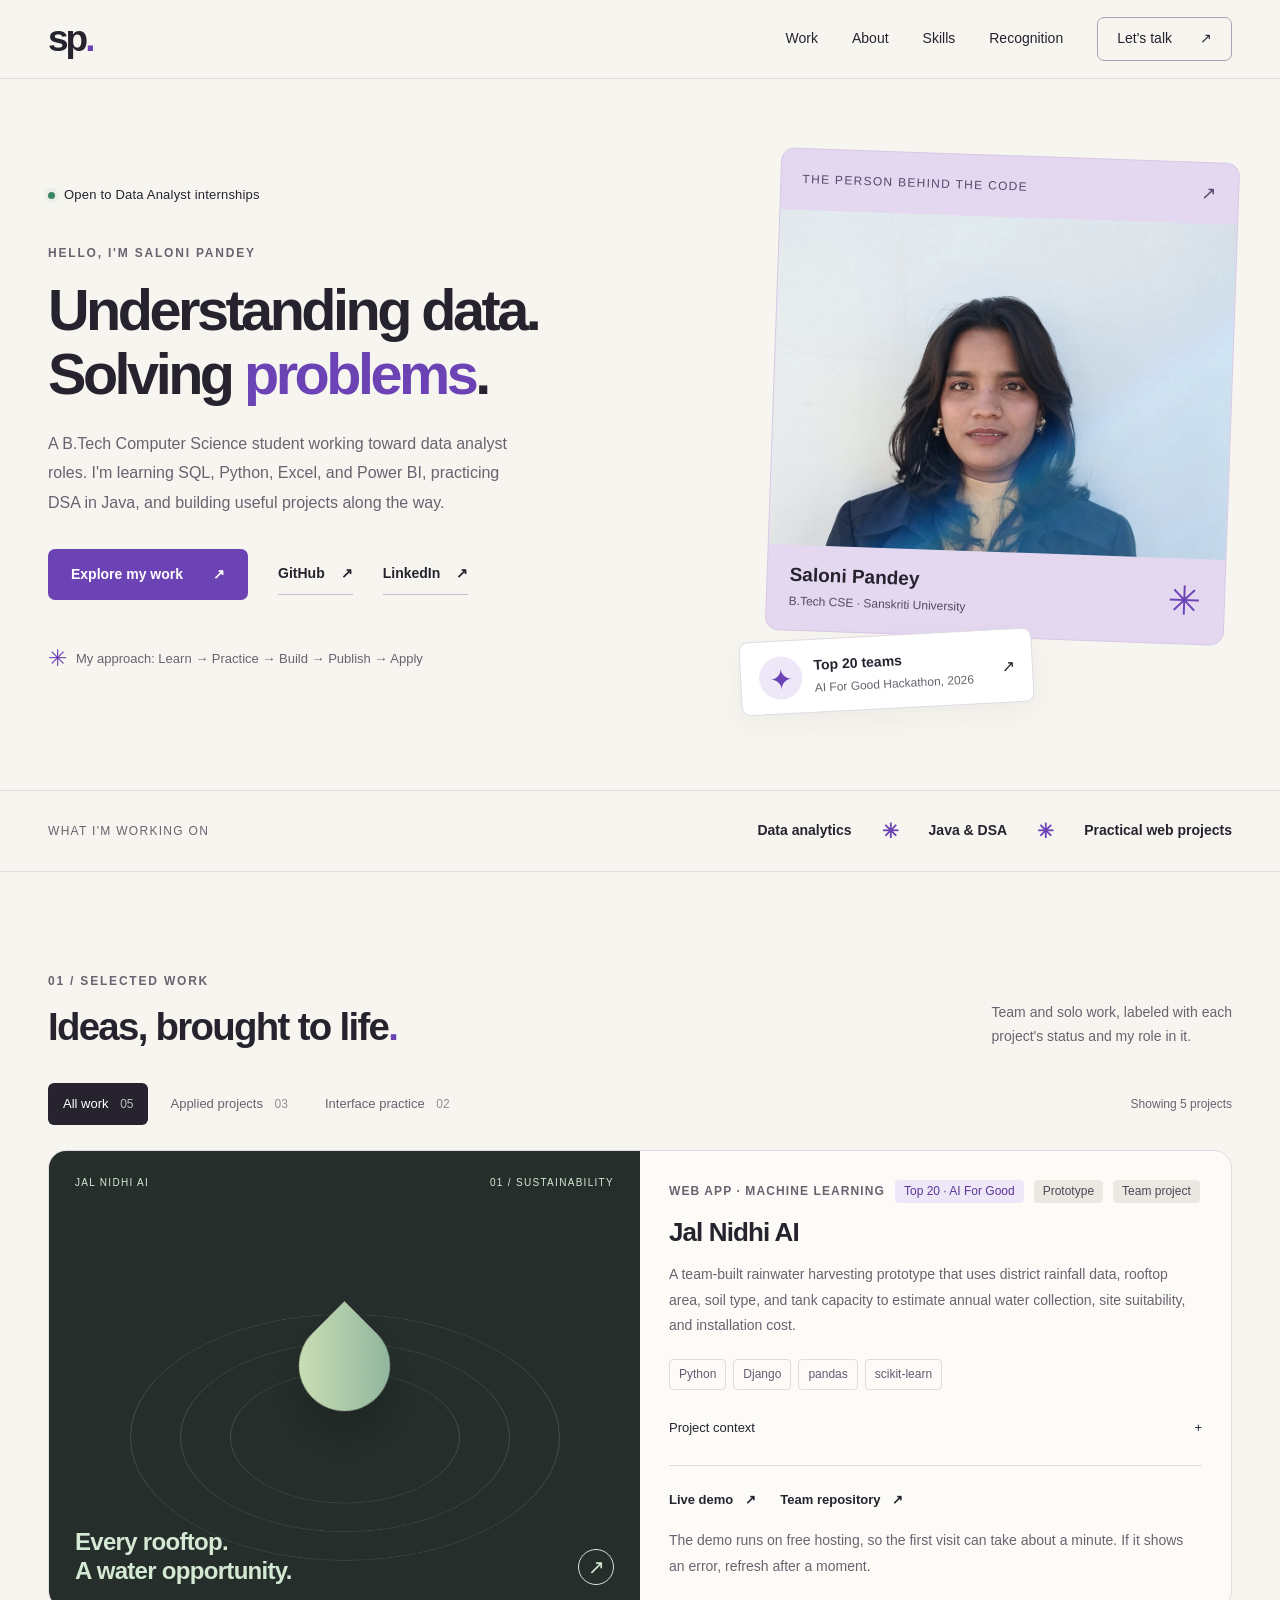
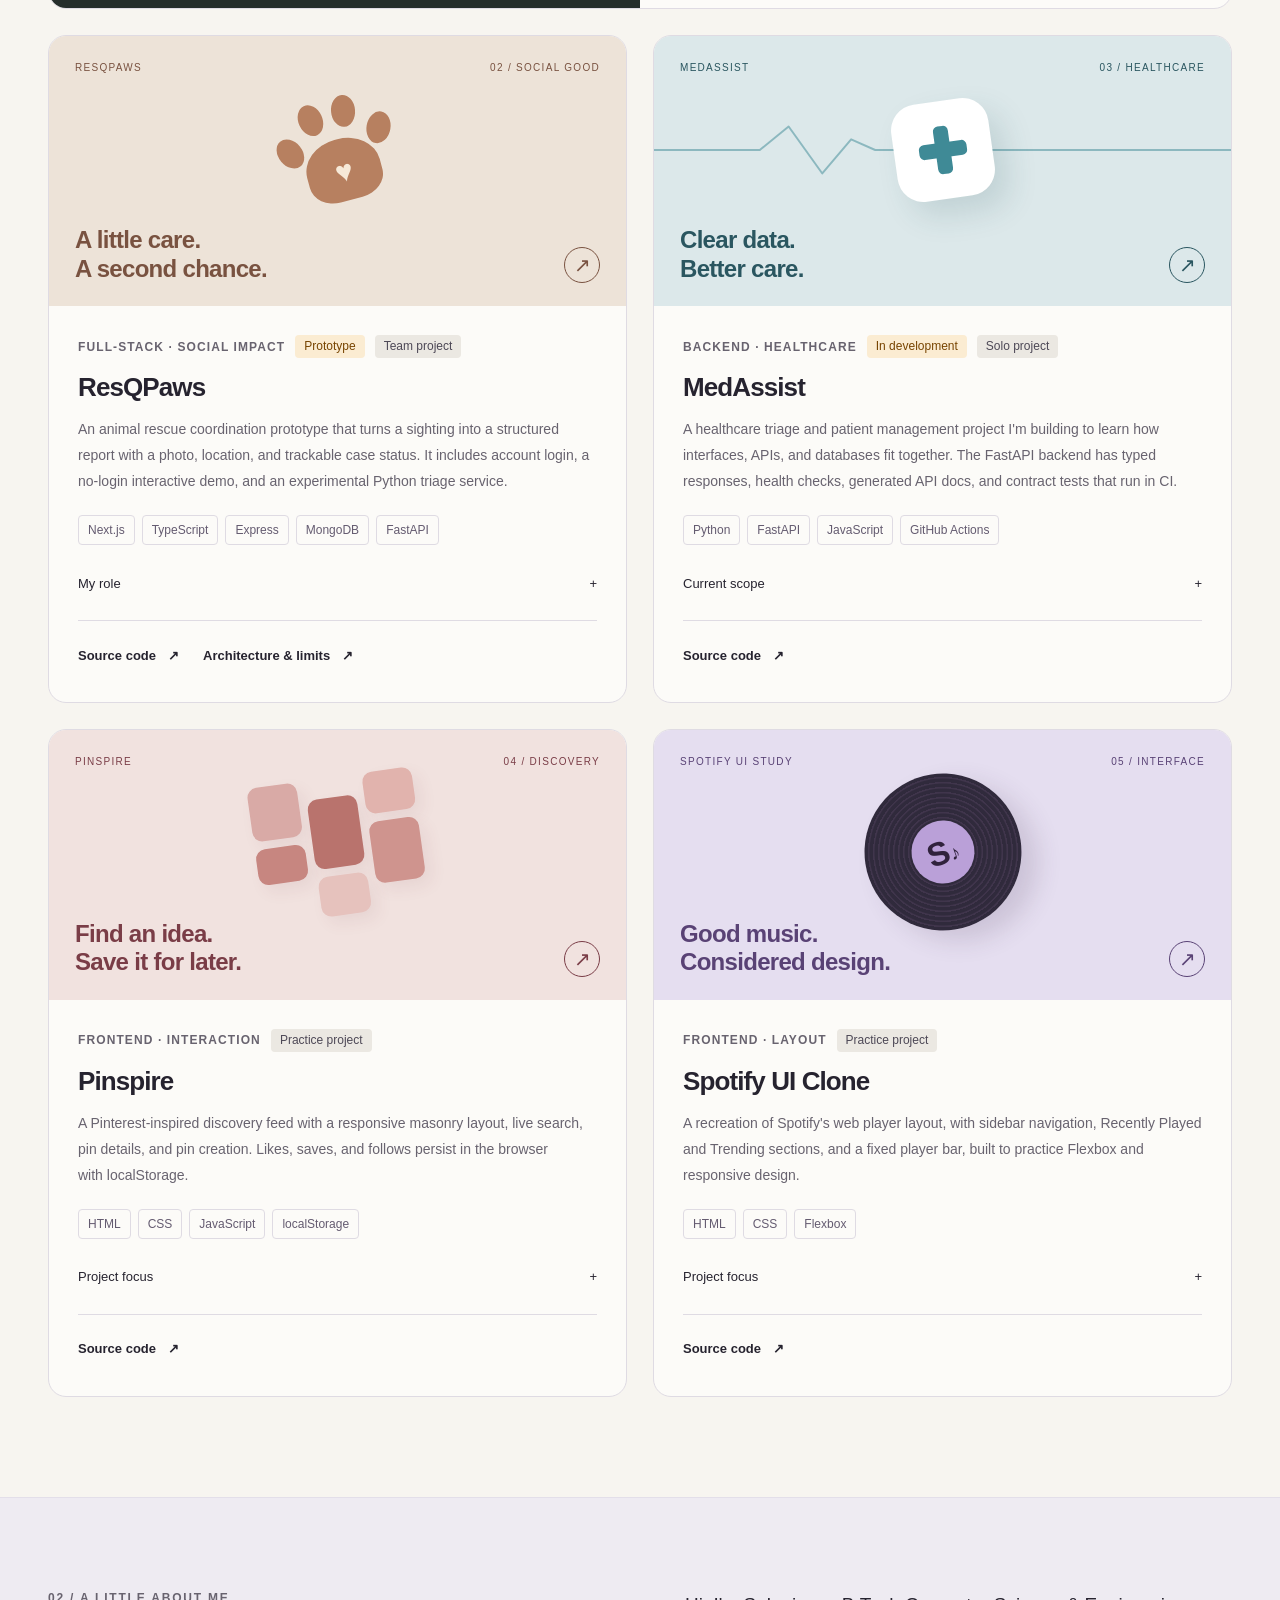
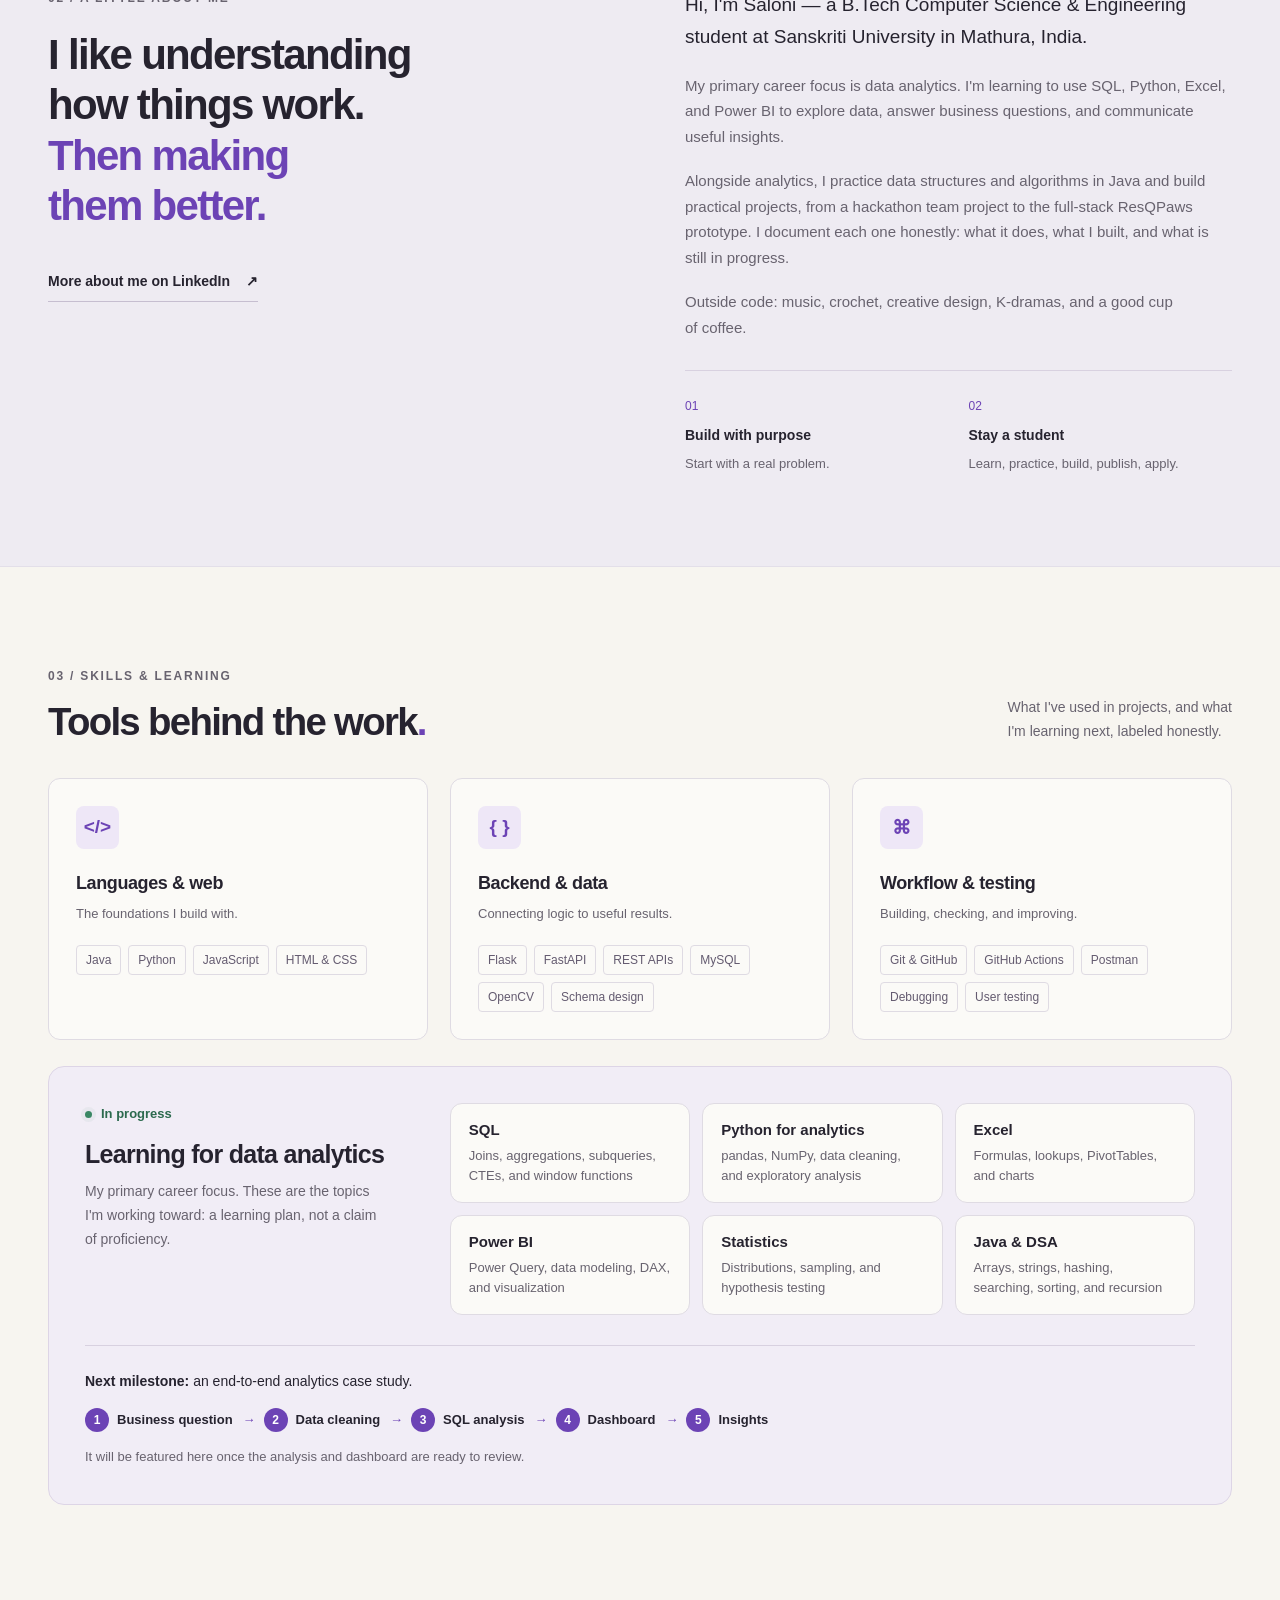
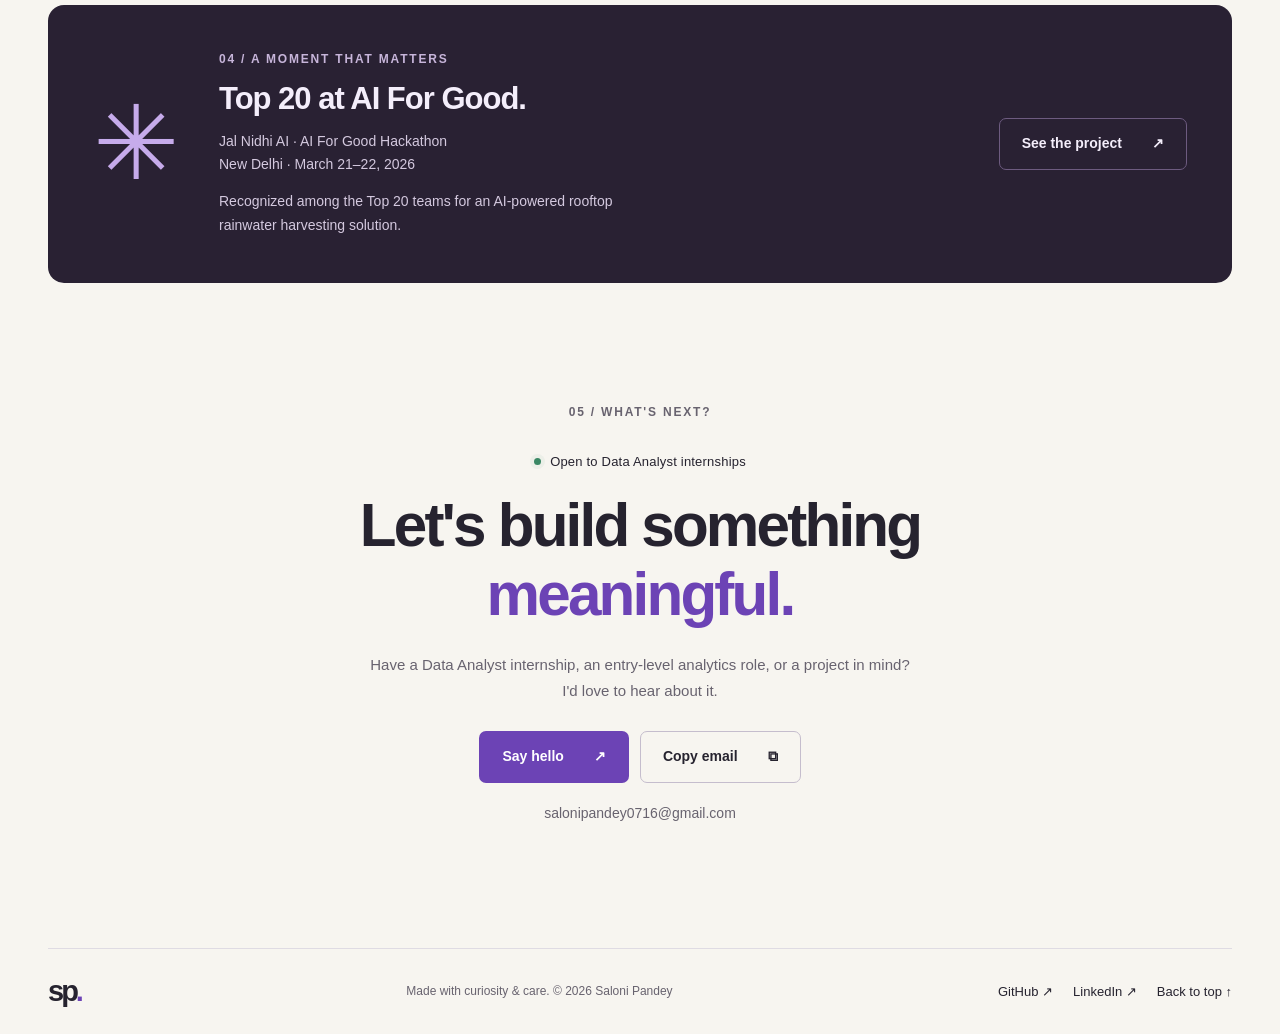
==== index.html @ a2c3ee7c "fix: align Jal Nidhi AI portfolio copy with team implementation" ====
<!doctype html>
<html lang="en">
  <head>
    <meta charset="UTF-8" />
    <meta name="viewport" content="width=device-width, initial-scale=1" />
    <meta name="color-scheme" content="light" />
    <title>Saloni Pandey — Aspiring Data Analyst · B.Tech CSE</title>
    <meta
      name="description"
      content="Saloni Pandey is a B.Tech Computer Science & Engineering student working toward Data Analyst internships. Explore her projects, data analytics learning roadmap, and AI For Good Hackathon Top 20 recognition."
    />
    <meta name="author" content="Saloni Pandey" />
    <meta property="og:type" content="website" />
    <meta property="og:site_name" content="Saloni Pandey" />
    <meta property="og:locale" content="en_IN" />
    <meta property="og:title" content="Saloni Pandey — Aspiring Data Analyst" />
    <meta
      property="og:description"
      content="Understanding data. Solving problems. Building useful projects. Explore Saloni's projects, learning roadmap, and hackathon work."
    />
    <meta name="twitter:card" content="summary" />
    <meta
      name="twitter:title"
      content="Saloni Pandey — Aspiring Data Analyst"
    />
    <meta
      name="twitter:description"
      content="Understanding data. Solving problems. Building useful projects."
    />
    <meta name="theme-color" content="#f7f5f0" />
    <meta
      http-equiv="Content-Security-Policy"
      content="default-src 'self'; img-src 'self'; style-src 'self' https://fonts.googleapis.com; font-src https://fonts.gstatic.com; script-src 'self'; base-uri 'self'; form-action 'none'; object-src 'none'"
    />
    <link rel="icon" href="favicon.svg" type="image/svg+xml" />
    <link rel="preconnect" href="https://fonts.googleapis.com" />
    <link rel="preconnect" href="https://fonts.gstatic.com" crossorigin />
    <link
      href="https://fonts.googleapis.com/css2?family=DM+Sans:wght@400;500;600;700&family=Manrope:wght@400;500;600;700;800&display=swap"
      rel="stylesheet"
    />
    <link rel="stylesheet" href="styleprofile.css" />
    <script src="script.js" defer></script>
    <script type="application/ld+json">
      {
        "@context": "https://schema.org",
        "@type": "Person",
        "name": "Saloni Pandey",
        "description": "B.Tech Computer Science & Engineering student working toward Data Analyst internships.",
        "email": "mailto:salonipandey0716@gmail.com",
        "affiliation": {
          "@type": "CollegeOrUniversity",
          "name": "Sanskriti University",
          "address": "Mathura, India"
        },
        "sameAs": [
          "https://github.com/salonipandey-dev",
          "https://www.linkedin.com/in/saloni-pandey-56b216290/"
        ]
      }
    </script>
  </head>
  <body>
    <a class="skip-link" href="#main-content">Skip to content</a>
    <p id="new-tab-note" hidden>Opens in a new tab.</p>
    <header class="site-header">
      <div class="nav-shell">
        <a class="brand" href="#home" aria-label="Saloni Pandey, home"
          >sp<span aria-hidden="true">.</span></a
        >
        <button
          class="menu-toggle"
          aria-expanded="false"
          aria-controls="navMenu"
          hidden
        >
          Menu <span aria-hidden="true">+</span>
        </button>
        <nav id="navMenu" aria-label="Main navigation">
          <a href="#projects">Work</a><a href="#about">About</a
          ><a href="#skills">Skills</a><a href="#achievements">Recognition</a>
          <a class="nav-contact" href="#contact"
            >Let's talk <span aria-hidden="true">↗</span></a
          >
        </nav>
      </div>
    </header>
    <main id="main-content" tabindex="-1">
      <section class="hero container" id="home" aria-labelledby="hero-title">
        <div class="hero-copy">
          <p class="availability">
            <span class="status-dot" aria-hidden="true"></span> Open to Data
            Analyst internships
          </p>
          <p class="eyebrow hero-intro">HELLO, I'M SALONI PANDEY</p>
          <h1 id="hero-title">
            Understanding data.<br />Solving
            <span class="accent">problems<span class="period">.</span></span>
          </h1>
          <p class="hero-description">
            A B.Tech Computer Science student working toward data analyst roles.
            I'm learning SQL, Python, Excel, and Power BI, practicing DSA in
            Java, and building useful projects along the way.
          </p>
          <div class="hero-actions">
            <a class="button button-primary" href="#projects"
              >Explore my work <span aria-hidden="true">↗</span></a
            ><span class="hero-links"
              ><a
                class="text-link"
                href="https://github.com/salonipandey-dev"
                target="_blank"
                rel="noopener noreferrer"
                aria-describedby="new-tab-note"
                >GitHub <span aria-hidden="true">↗</span></a
              ><a
                class="text-link"
                href="https://www.linkedin.com/in/saloni-pandey-56b216290/"
                target="_blank"
                rel="noopener noreferrer"
                aria-describedby="new-tab-note"
                >LinkedIn <span aria-hidden="true">↗</span></a
              ></span
            >
          </div>
          <div class="hero-note">
            <span class="small-star" aria-hidden="true">✳</span>
            <p>
              My approach: Learn <span aria-hidden="true">→</span> Practice
              <span aria-hidden="true">→</span> Build
              <span aria-hidden="true">→</span> Publish
              <span aria-hidden="true">→</span> Apply
            </p>
          </div>
        </div>
        <div class="hero-portrait">
          <div class="portrait-frame">
            <div class="portrait-topline">
              <span>THE PERSON BEHIND THE CODE</span
              ><span aria-hidden="true">↗</span>
            </div>
            <img
              src="mypic.jpg"
              width="960"
              height="1280"
              alt="Portrait of Saloni Pandey"
              fetchpriority="high"
            />
            <div class="portrait-caption">
              <div>
                <strong>Saloni Pandey</strong
                ><span>B.Tech CSE · Sanskriti University</span>
              </div>
              <span class="portrait-star" aria-hidden="true">✳</span>
            </div>
          </div>
          <a class="award-sticker" href="#achievements"
            ><span class="award-icon" aria-hidden="true">✦</span>
            <div>
              <strong>Top 20 teams</strong
              ><span>AI For Good Hackathon, 2026</span>
            </div>
            <span aria-hidden="true">↗</span></a
          >
        </div>
      </section>
      <div class="focus-strip">
        <div class="container">
          <span>WHAT I'M WORKING ON</span>
          <p>
            Data analytics <i aria-hidden="true">✳</i> Java &amp; DSA
            <i aria-hidden="true">✳</i> Practical web projects
          </p>
        </div>
      </div>
      <section
        class="section container"
        id="projects"
        aria-labelledby="projects-title"
      >
        <div class="section-heading">
          <div>
            <p class="eyebrow">01 / SELECTED WORK</p>
            <h2 id="projects-title">
              Ideas, brought to life<span class="accent">.</span>
            </h2>
          </div>
          <p>
            Team and solo work, labeled with each<br class="desktop-break" />
            project's status and my role in it.
          </p>
        </div>
        <div class="project-toolbar" hidden>
          <div class="filters" role="group" aria-label="Filter projects">
            <button class="filter active" data-filter="all" aria-pressed="true">
              All work <span class="filter-count">05</span></button
            ><button class="filter" data-filter="applied" aria-pressed="false">
              Applied projects <span class="filter-count">03</span></button
            ><button class="filter" data-filter="practice" aria-pressed="false">
              Interface practice <span class="filter-count">02</span>
            </button>
          </div>
          <p class="project-count" role="status" aria-live="polite">
            Showing 5 projects
          </p>
        </div>
        <div class="project-grid">
          <article
            class="project-card featured-project"
            data-category="applied"
          >
            <div class="project-art rain-art" aria-hidden="true">
              <div class="art-topline">
                <span>JAL NIDHI AI</span><span>01 / SUSTAINABILITY</span>
              </div>
              <div class="rain-graphic">
                <div class="water-ring ring-one"></div>
                <div class="water-ring ring-two"></div>
                <div class="water-ring ring-three"></div>
                <span class="water-drop"></span>
              </div>
              <div class="art-bottom">
                <span>Every rooftop.<br />A water opportunity.</span
                ><span class="art-arrow">↗</span>
              </div>
            </div>
            <div class="project-body">
              <div class="project-meta">
                <span class="project-label">WEB APP · MACHINE LEARNING</span
                ><span class="project-badge">Top 20 · AI For Good</span
                ><span class="project-badge badge-neutral">Prototype</span
                ><span class="project-badge badge-neutral">Team project</span>
              </div>
              <h3>Jal Nidhi AI</h3>
              <p>
                A team-built rainwater harvesting prototype that uses district
                rainfall data, rooftop area, soil type, and tank capacity to
                estimate annual water collection, site suitability, and
                installation cost.
              </p>
              <div class="tags">
                <span>Python</span><span>Django</span><span>pandas</span
                ><span>scikit-learn</span>
              </div>
              <details>
                <summary>
                  Project context <span aria-hidden="true">+</span>
                </summary>
                <p>
                  This was a collaborative hackathon project. The linked repository
                  and demo show the team's Django implementation.
                </p>
              </details>
              <div class="project-links">
                <a
                  href="https://rooftop-rainwater-harvesting-ai.onrender.com"
                  target="_blank"
                  rel="noopener noreferrer"
                  aria-describedby="new-tab-note"
                  >Live demo <span aria-hidden="true">↗</span></a
                ><a
                  href="https://github.com/Engineer-Bhai/RoofTop_Rainwater_Harvesting"
                  target="_blank"
                  rel="noopener noreferrer"
                  aria-describedby="new-tab-note"
                  >Team repository <span aria-hidden="true">↗</span></a
                >
              </div>
              <p class="link-note">
                The demo runs on free hosting, so the first visit can take about
                a minute. If it shows an error, refresh after a moment.
              </p>
            </div>
          </article>
          <article class="project-card" data-category="applied">
            <div class="project-art rescue-art" aria-hidden="true">
              <div class="art-topline">
                <span>RESQPAWS</span><span>02 / SOCIAL GOOD</span>
              </div>
              <div class="paw"><i></i><i></i><i></i><i></i><b>♥</b></div>
              <div class="art-bottom">
                <span>A little care.<br />A second chance.</span
                ><span class="art-arrow">↗</span>
              </div>
            </div>
            <div class="project-body">
              <div class="project-meta">
                <span class="project-label">FULL-STACK · SOCIAL IMPACT</span
                ><span class="project-badge badge-progress">Prototype</span
                ><span class="project-badge badge-neutral">Team project</span>
              </div>
              <h3>ResQPaws</h3>
              <p>
                An animal rescue coordination prototype that turns a sighting
                into a structured report with a photo, location, and trackable
                case status. It includes account login, a no-login interactive
                demo, and an experimental Python triage service.
              </p>
              <div class="tags">
                <span>Next.js</span><span>TypeScript</span><span>Express</span
                ><span>MongoDB</span><span>FastAPI</span>
              </div>
              <details>
                <summary>My role <span aria-hidden="true">+</span></summary>
                <p>
                  I own the repository and am its most active contributor on a
                  three-person team, with commits across the Next.js frontend,
                  the Express API, and the Python service. It is a development
                  prototype: no live rescue dispatch or measured impact is
                  claimed, and its AI output is experimental.
                </p>
              </details>
              <div class="project-links">
                <a
                  href="https://github.com/salonipandey-dev/ResQPaws"
                  target="_blank"
                  rel="noopener noreferrer"
                  aria-describedby="new-tab-note"
                  >Source code <span aria-hidden="true">↗</span></a
                ><a
                  href="https://github.com/salonipandey-dev/ResQPaws/blob/master/docs/ARCHITECTURE.md"
                  target="_blank"
                  rel="noopener noreferrer"
                  aria-describedby="new-tab-note"
                  >Architecture &amp; limits
                  <span aria-hidden="true">↗</span></a
                >
              </div>
            </div>
          </article>
          <article class="project-card" data-category="applied">
            <div class="project-art med-art" aria-hidden="true">
              <div class="art-topline">
                <span>MEDASSIST</span><span>03 / HEALTHCARE</span>
              </div>
              <div class="med-graphic">
                <svg
                  class="med-pulse"
                  viewBox="0 0 240 60"
                  preserveAspectRatio="none"
                  focusable="false"
                >
                  <polyline points="0,30 44,30 56,8 70,52 82,20 92,30 240,30" />
                </svg>
                <span class="med-cross"></span>
              </div>
              <div class="art-bottom">
                <span>Clear data.<br />Better care.</span
                ><span class="art-arrow">↗</span>
              </div>
            </div>
            <div class="project-body">
              <div class="project-meta">
                <span class="project-label">BACKEND · HEALTHCARE</span
                ><span class="project-badge badge-progress">In development</span
                ><span class="project-badge badge-neutral">Solo project</span>
              </div>
              <h3>MedAssist</h3>
              <p>
                A healthcare triage and patient management project I'm building
                to learn how interfaces, APIs, and databases fit together. The
                FastAPI backend has typed responses, health checks, generated
                API docs, and contract tests that run in CI.
              </p>
              <div class="tags">
                <span>Python</span><span>FastAPI</span><span>JavaScript</span
                ><span>GitHub Actions</span>
              </div>
              <details>
                <summary>
                  Current scope <span aria-hidden="true">+</span>
                </summary>
                <p>
                  Working now: the API foundation and a frontend demo that keeps
                  fictional sample entries in memory. Planned: patient records,
                  authentication, database storage, and triage assistance.
                  MedAssist does not give medical advice.
                </p>
              </details>
              <div class="project-links">
                <a
                  href="https://github.com/salonipandey-dev/MedAssist"
                  target="_blank"
                  rel="noopener noreferrer"
                  aria-describedby="new-tab-note"
                  >Source code <span aria-hidden="true">↗</span></a
                >
              </div>
            </div>
          </article>
          <article class="project-card" data-category="practice">
            <div class="project-art pin-art" aria-hidden="true">
              <div class="art-topline">
                <span>PINSPIRE</span><span>04 / DISCOVERY</span>
              </div>
              <div class="pin-board">
                <span><i></i><i></i></span><span><i></i><i></i></span
                ><span><i></i><i></i></span>
              </div>
              <div class="art-bottom">
                <span>Find an idea.<br />Save it for later.</span
                ><span class="art-arrow">↗</span>
              </div>
            </div>
            <div class="project-body">
              <div class="project-meta">
                <span class="project-label">FRONTEND · INTERACTION</span
                ><span class="project-badge badge-neutral"
                  >Practice project</span
                >
              </div>
              <h3>Pinspire</h3>
              <p>
                A Pinterest-inspired discovery feed with a responsive masonry
                layout, live search, pin details, and pin creation. Likes,
                saves, and follows persist in the browser with localStorage.
              </p>
              <div class="tags">
                <span>HTML</span><span>CSS</span><span>JavaScript</span
                ><span>localStorage</span>
              </div>
              <details>
                <summary>
                  Project focus <span aria-hidden="true">+</span>
                </summary>
                <p>
                  Vanilla JavaScript state and interactions without a framework,
                  plus keyboard shortcuts, focus styles, and reduced-motion
                  support. It is frontend-only: no accounts, server, or remote
                  storage.
                </p>
              </details>
              <div class="project-links">
                <a
                  href="https://github.com/salonipandey-dev/Pinterest-clone-frontend"
                  target="_blank"
                  rel="noopener noreferrer"
                  aria-describedby="new-tab-note"
                  >Source code <span aria-hidden="true">↗</span></a
                >
              </div>
            </div>
          </article>
          <article class="project-card" data-category="practice">
            <div class="project-art music-art" aria-hidden="true">
              <div class="art-topline">
                <span>SPOTIFY UI STUDY</span><span>05 / INTERFACE</span>
              </div>
              <div class="record">
                <div class="record-center">S<span>♪</span></div>
              </div>
              <div class="art-bottom">
                <span>Good music.<br />Considered design.</span
                ><span class="art-arrow">↗</span>
              </div>
            </div>
            <div class="project-body">
              <div class="project-meta">
                <span class="project-label">FRONTEND · LAYOUT</span
                ><span class="project-badge badge-neutral"
                  >Practice project</span
                >
              </div>
              <h3>Spotify UI Clone</h3>
              <p>
                A recreation of Spotify's web player layout, with sidebar
                navigation, Recently Played and Trending sections, and a fixed
                player bar, built to practice Flexbox and responsive design.
              </p>
              <div class="tags">
                <span>HTML</span><span>CSS</span><span>Flexbox</span>
              </div>
              <details>
                <summary>
                  Project focus <span aria-hidden="true">+</span>
                </summary>
                <p>
                  A layout study focused on spacing, visual hierarchy, and
                  adapting a familiar interface to different screen sizes. It
                  recreates the interface only; music playback is not
                  implemented.
                </p>
              </details>
              <div class="project-links">
                <a
                  href="https://github.com/salonipandey-dev/Spotify-clone-frontend-"
                  target="_blank"
                  rel="noopener noreferrer"
                  aria-describedby="new-tab-note"
                  >Source code <span aria-hidden="true">↗</span></a
                >
              </div>
            </div>
          </article>
        </div>
      </section>
      <section class="about-section" id="about" aria-labelledby="about-title">
        <div class="container about-grid">
          <div>
            <p class="eyebrow">02 / A LITTLE ABOUT ME</p>
            <h2 id="about-title">
              I like understanding<br />how things work.<br /><span
                class="accent"
                >Then making<br />them better.</span
              >
            </h2>
            <a
              class="text-link"
              href="https://www.linkedin.com/in/saloni-pandey-56b216290/"
              target="_blank"
              rel="noopener noreferrer"
              aria-describedby="new-tab-note"
              >More about me on LinkedIn <span aria-hidden="true">↗</span></a
            >
          </div>
          <div class="about-copy">
            <p class="lead">
              Hi, I'm Saloni — a B.Tech Computer Science &amp; Engineering
              student at Sanskriti University in Mathura, India.
            </p>
            <p>
              My primary career focus is data analytics. I'm learning to use
              SQL, Python, Excel, and Power BI to explore data, answer business
              questions, and communicate useful insights.
            </p>
            <p>
              Alongside analytics, I practice data structures and algorithms in
              Java and build practical projects, from a hackathon team project
              to the full-stack ResQPaws prototype. I document each one
              honestly: what it does, what I built, and what is still in
              progress.
            </p>
            <p>
              Outside code: music, crochet, creative design, K-dramas, and a
              good cup of coffee.
            </p>
            <div class="about-values">
              <div>
                <span>01</span><strong>Build with purpose</strong>
                <p>Start with a real problem.</p>
              </div>
              <div>
                <span>02</span><strong>Stay a student</strong>
                <p>Learn, practice, build, publish, apply.</p>
              </div>
            </div>
          </div>
        </div>
      </section>
      <section
        class="section container"
        id="skills"
        aria-labelledby="skills-title"
      >
        <div class="section-heading">
          <div>
            <p class="eyebrow">03 / SKILLS &amp; LEARNING</p>
            <h2 id="skills-title">
              Tools behind the work<span class="accent">.</span>
            </h2>
          </div>
          <p>
            What I've used in projects, and what<br class="desktop-break" />
            I'm learning next, labeled honestly.
          </p>
        </div>
        <div class="skills-grid">
          <article class="skill-card">
            <span class="skill-icon" aria-hidden="true">&lt;/&gt;</span>
            <h3>Languages &amp; web</h3>
            <p>The foundations I build with.</p>
            <div class="tags">
              <span>Java</span><span>Python</span><span>JavaScript</span
              ><span>HTML &amp; CSS</span>
            </div>
          </article>
          <article class="skill-card">
            <span class="skill-icon" aria-hidden="true">{ }</span>
            <h3>Backend &amp; data</h3>
            <p>Connecting logic to useful results.</p>
            <div class="tags">
              <span>Flask</span><span>FastAPI</span><span>REST APIs</span
              ><span>MySQL</span><span>OpenCV</span><span>Schema design</span>
            </div>
          </article>
          <article class="skill-card">
            <span class="skill-icon" aria-hidden="true">⌘</span>
            <h3>Workflow &amp; testing</h3>
            <p>Building, checking, and improving.</p>
            <div class="tags">
              <span>Git &amp; GitHub</span><span>GitHub Actions</span
              ><span>Postman</span><span>Debugging</span
              ><span>User testing</span>
            </div>
          </article>
        </div>
        <div class="learning-roadmap">
          <div class="roadmap-intro">
            <p class="roadmap-status">
              <span class="status-dot" aria-hidden="true"></span> In progress
            </p>
            <h3>Learning for data analytics</h3>
            <p>
              My primary career focus. These are the topics I'm working toward:
              a learning plan, not a claim of proficiency.
            </p>
          </div>
          <ul class="roadmap-list">
            <li>
              <strong>SQL</strong
              ><span
                >Joins, aggregations, subqueries, CTEs, and window
                functions</span
              >
            </li>
            <li>
              <strong>Python for analytics</strong
              ><span
                >pandas, NumPy, data cleaning, and exploratory analysis</span
              >
            </li>
            <li>
              <strong>Excel</strong
              ><span>Formulas, lookups, PivotTables, and charts</span>
            </li>
            <li>
              <strong>Power BI</strong
              ><span>Power Query, data modeling, DAX, and visualization</span>
            </li>
            <li>
              <strong>Statistics</strong
              ><span>Distributions, sampling, and hypothesis testing</span>
            </li>
            <li>
              <strong>Java &amp; DSA</strong
              ><span
                >Arrays, strings, hashing, searching, sorting, and
                recursion</span
              >
            </li>
          </ul>
          <div class="roadmap-pipeline">
            <p>
              <strong>Next milestone:</strong> an end-to-end analytics case
              study.
            </p>
            <ol class="pipeline">
              <li>Business question</li>
              <li>Data cleaning</li>
              <li>SQL analysis</li>
              <li>Dashboard</li>
              <li>Insights</li>
            </ol>
            <p class="pipeline-note">
              It will be featured here once the analysis and dashboard are ready
              to review.
            </p>
          </div>
        </div>
      </section>
      <section
        class="container recognition-section"
        id="achievements"
        aria-labelledby="recognition-title"
      >
        <div class="recognition-card">
          <div class="recognition-mark" aria-hidden="true">✳</div>
          <div>
            <p class="eyebrow">04 / A MOMENT THAT MATTERS</p>
            <h2 id="recognition-title">Top 20 at AI For Good.</h2>
            <p>
              Jal Nidhi AI · AI For Good Hackathon<br />New Delhi · March 21–22,
              2026
            </p>
            <p class="recognition-description">
              Recognized among the Top 20 teams for an AI-powered rooftop
              rainwater harvesting solution.
            </p>
          </div>
          <a class="button button-outline" href="#projects"
            >See the project <span aria-hidden="true">↗</span></a
          >
        </div>
      </section>
      <section
        class="section container contact-section"
        id="contact"
        aria-labelledby="contact-title"
      >
        <p class="eyebrow">05 / WHAT'S NEXT?</p>
        <p class="availability">
          <span class="status-dot" aria-hidden="true"></span> Open to Data
          Analyst internships
        </p>
        <h2 id="contact-title">
          Let's build something<br /><span class="accent">meaningful.</span>
        </h2>
        <p>
          Have a Data Analyst internship, an entry-level analytics role, or a
          project in mind?<br class="desktop-break" />
          I'd love to hear about it.
        </p>
        <div class="contact-actions">
          <a
            class="button button-primary"
            href="mailto:salonipandey0716@gmail.com"
            >Say hello <span aria-hidden="true">↗</span></a
          ><button class="button button-outline copy-email" hidden>
            Copy email <span aria-hidden="true">⧉</span>
          </button>
        </div>
        <a class="email-address" href="mailto:salonipandey0716@gmail.com"
          >salonipandey0716@gmail.com</a
        >
        <p class="copy-status" role="status" aria-live="polite"></p>
      </section>
    </main>
    <footer class="site-footer container">
      <a class="brand" href="#home" aria-label="Back to top"
        >sp<span aria-hidden="true">.</span></a
      >
      <p>
        Made with curiosity &amp; care. © <span id="year">2026</span> Saloni
        Pandey
      </p>
      <div>
        <a
          href="https://github.com/salonipandey-dev"
          target="_blank"
          rel="noopener noreferrer"
          aria-describedby="new-tab-note"
          >GitHub ↗</a
        ><a
          href="https://www.linkedin.com/in/saloni-pandey-56b216290/"
          target="_blank"
          rel="noopener noreferrer"
          aria-describedby="new-tab-note"
          >LinkedIn ↗</a
        ><a href="#home">Back to top ↑</a>
      </div>
    </footer>
  </body>
</html>
---- styleprofile.css ----
/* A small, dependency-free design system. */
:root {
  --paper: #f7f5f0;
  --ink: #26232f;
  --muted: #68636f;
  --purple: #6c43b5;
  --lavender: #eee7f7;
  --line: #dfdbe3;
  --white: #fff;
  --radius: 18px;
  --heading: "Manrope", sans-serif;
  --body: "DM Sans", sans-serif;
}
* {
  box-sizing: border-box;
}
html {
  scroll-behavior: smooth;
  scroll-padding-top: 110px;
}
body {
  margin: 0;
  background: var(--paper);
  color: var(--ink);
  font: 16px/1.7 var(--body);
  -webkit-font-smoothing: antialiased;
}
h1,
h2,
h3,
p {
  margin: 0;
}
h1,
h2,
h3 {
  font-family: var(--heading);
  line-height: 1.15;
  text-wrap: balance;
}
p {
  text-wrap: pretty;
}
a {
  color: inherit;
  text-decoration: none;
}
button {
  font: inherit;
  cursor: pointer;
}
button,
a,
summary {
  -webkit-tap-highlight-color: transparent;
}
button:focus-visible,
a:focus-visible,
summary:focus-visible {
  outline: 3px solid var(--purple);
  outline-offset: 5px;
}
img {
  display: block;
  max-width: 100%;
}
button[hidden],
[hidden] {
  display: none !important;
}
::selection {
  background: #daccf0;
  color: #302046;
}
.container {
  max-width: 1220px;
  width: calc(100% - 96px);
  margin-inline: auto;
}
.accent {
  color: var(--purple);
}
.eyebrow {
  font: 600 12px/1.5 var(--body);
  letter-spacing: 1.8px;
}
.section {
  padding-block: 100px;
}
.skip-link {
  position: fixed;
  top: -100px;
  left: 16px;
  background: var(--ink);
  color: white;
  padding: 12px 20px;
  z-index: 100;
}
.skip-link:focus {
  top: 16px;
}
.site-header {
  position: sticky;
  top: 0;
  z-index: 20;
  background: rgba(247, 245, 240, 0.96);
  border-bottom: 1px solid var(--line);
  backdrop-filter: blur(16px);
}
.nav-shell {
  max-width: 1340px;
  margin: auto;
  padding: 17px 48px;
  display: flex;
  align-items: center;
  justify-content: space-between;
  gap: 24px;
}
.brand {
  font: 800 37px/1 var(--heading);
  letter-spacing: -3px;
}
.brand span {
  color: var(--purple);
}
nav {
  display: flex;
  align-items: center;
  gap: 34px;
}
nav a {
  font-size: 14px;
  font-weight: 500;
}
nav a:hover,
nav a[aria-current] {
  color: var(--purple);
}
.nav-contact {
  border: 1px solid #aaa1b5;
  border-radius: 7px;
  padding: 9px 19px;
  display: flex;
  gap: 28px;
}
.menu-toggle {
  background: transparent;
  border: 1px solid var(--line);
  border-radius: 6px;
  padding: 8px 14px;
  color: var(--ink);
}
.menu-toggle span {
  margin-left: 12px;
}
.hero {
  display: grid;
  grid-template-columns: 1.35fr 1fr;
  gap: 68px;
  align-items: center;
  padding-block: 76px 82px;
}
.availability {
  display: flex;
  align-items: center;
  gap: 9px;
  font-size: 13px;
  font-weight: 500;
  letter-spacing: 0.2px;
}
.status-dot {
  width: 7px;
  height: 7px;
  display: inline-block;
  background: #3a8764;
  border-radius: 50%;
  flex: none;
  box-shadow: 0 0 0 4px #3a87640e;
}
.hero-intro {
  margin-top: 38px;
  color: var(--muted);
}
h1 {
  font-size: clamp(42px, 4.5vw, 65px);
  letter-spacing: -3.5px;
  font-weight: 800;
  margin-block: 17px 23px;
  line-height: 1.1;
}
.period {
  color: #27222f;
}
.hero-description {
  color: var(--muted);
  max-width: 475px;
  font-size: 16px;
  line-height: 1.85;
}
.hero-actions {
  display: flex;
  flex-wrap: wrap;
  align-items: center;
  gap: 16px 30px;
  margin-top: 31px;
}
.button {
  display: inline-flex;
  align-items: center;
  justify-content: center;
  gap: 30px;
  border-radius: 7px;
  padding: 13px 22px;
  font-size: 14px;
  font-weight: 600;
  min-height: 48px;
  transition:
    background 0.2s,
    transform 0.2s;
  border: 1px solid transparent;
}
.button:hover {
  transform: translateY(-2px);
}
.button-primary {
  background: var(--purple);
  color: #fff;
}
.button-primary:hover {
  background: #583396;
}
.button-outline {
  border-color: #c5bdcd;
  background: transparent;
  color: var(--ink);
}
.button-outline:hover {
  background: var(--lavender);
}
.hero-links {
  display: flex;
  flex-wrap: wrap;
  gap: 16px 30px;
}
.text-link {
  font-size: 14px;
  font-weight: 600;
  display: inline-flex;
  align-items: center;
  gap: 16px;
  border-bottom: 1px solid #c6bed0;
  padding-block: 8px;
}
.hero-note {
  display: flex;
  align-items: center;
  gap: 9px;
  font-size: 13px;
  color: var(--muted);
  margin-top: 39px;
}
.small-star {
  font-size: 23px;
  color: var(--purple);
}
.hero-portrait {
  position: relative;
  padding: 0 0 22px 16px;
}
.portrait-frame {
  border-radius: 14px;
  background: #e3d8f0;
  border: 1px solid #d7c9e5;
  transform: rotate(2deg);
  overflow: hidden;
}
.portrait-topline {
  display: flex;
  align-items: center;
  justify-content: space-between;
  padding: 15px 21px;
  font-size: 12px;
  letter-spacing: 1.3px;
  color: #59466d;
}
.portrait-topline > span:last-child {
  font-size: 18px;
}
.portrait-frame img {
  width: 100%;
  height: 335px;
  object-fit: cover;
  object-position: center 38%;
  filter: saturate(0.75);
}
.portrait-caption {
  display: flex;
  align-items: center;
  justify-content: space-between;
  padding: 19px 22px;
  gap: 12px;
}
.portrait-caption strong {
  font: 700 19px var(--heading);
  display: block;
}
.portrait-caption div > span {
  font-size: 12px;
  color: #574765;
  display: block;
  margin-top: 5px;
}
.portrait-star {
  font-size: 40px;
  line-height: 1;
  color: #6c43b5;
}
.award-sticker {
  position: absolute;
  left: -17px;
  bottom: -1px;
  display: flex;
  align-items: center;
  gap: 12px;
  background: #fff;
  border: 1px solid var(--line);
  border-radius: 9px;
  padding: 14px 18px;
  box-shadow: 0 10px 30px #27202f0c;
  transform: rotate(-3deg);
}
.award-icon {
  font-size: 28px;
  color: var(--purple);
  background: var(--lavender);
  width: 43px;
  height: 43px;
  border-radius: 50%;
  text-align: center;
}
.award-sticker strong {
  font-size: 14px;
  display: block;
}
.award-sticker div span {
  font-size: 12px;
  color: var(--muted);
  display: block;
}
.award-sticker > span:last-child {
  margin-left: 16px;
}
.focus-strip {
  border-block: 1px solid var(--line);
  padding-block: 23px;
}
.focus-strip > .container {
  display: flex;
  align-items: center;
  justify-content: space-between;
  gap: 20px;
}
.focus-strip span {
  font-size: 12px;
  letter-spacing: 1.3px;
  color: var(--muted);
}
.focus-strip p {
  font-size: 14px;
  font-family: var(--heading);
  font-weight: 600;
  display: flex;
  align-items: center;
  gap: 30px;
}
.focus-strip i {
  font-style: normal;
  color: var(--purple);
  font-size: 20px;
}
.section-heading {
  display: flex;
  align-items: flex-end;
  justify-content: space-between;
  gap: 24px;
  margin-bottom: 34px;
}
.section-heading .eyebrow {
  color: var(--muted);
  margin-bottom: 15px;
}
h2 {
  font-size: clamp(28px, 3vw, 42px);
  letter-spacing: -1.7px;
  font-weight: 700;
}
.section-heading > p {
  color: var(--muted);
  font-size: 14px;
}
.project-toolbar {
  display: flex;
  align-items: center;
  justify-content: space-between;
  gap: 20px;
  margin-bottom: 25px;
}
.filters {
  display: flex;
  gap: 7px;
  flex-wrap: wrap;
}
.filter {
  border: 1px solid transparent;
  background: transparent;
  color: var(--muted);
  border-radius: 6px;
  padding: 8px 14px;
  font-size: 13px;
  min-height: 42px;
}
.filter.active {
  background: var(--ink);
  color: white;
}
.filter:not(.active):hover {
  background: var(--lavender);
  color: var(--ink);
}
.filter span {
  font-size: 12px;
  opacity: 0.7;
  margin-left: 8px;
}
.project-count {
  font-size: 12px;
  color: var(--muted);
}
.project-grid {
  display: grid;
  grid-template-columns: repeat(2, minmax(0, 1fr));
  gap: 26px;
}
.project-card {
  border: 1px solid var(--line);
  border-radius: var(--radius);
  overflow: hidden;
  background: #fcfbf8;
  display: flex;
  flex-direction: column;
}
.featured-project {
  grid-column: 1/-1;
  display: grid;
  grid-template-columns: 1fr 1fr;
}
.project-art {
  height: 270px;
  padding: 23px 26px;
  display: flex;
  flex-direction: column;
  justify-content: space-between;
  position: relative;
  overflow: hidden;
}
.featured-project .project-art {
  height: 100%;
  min-height: 400px;
}
.art-topline {
  display: flex;
  align-items: center;
  justify-content: space-between;
  gap: 15px;
  font-size: 10px;
  letter-spacing: 1.3px;
  z-index: 1;
}
.art-bottom {
  display: flex;
  justify-content: space-between;
  align-items: end;
  position: relative;
  z-index: 1;
}
.art-bottom > span:first-child {
  font: 600 24px/1.2 var(--heading);
  letter-spacing: -0.7px;
}
.art-arrow {
  width: 36px;
  height: 36px;
  border: 1px solid currentColor;
  border-radius: 50%;
  display: grid;
  place-items: center;
  font-size: 20px;
}
.rain-art {
  background: #252e2b;
  color: #d4e9d3;
}
.rain-graphic {
  position: absolute;
  inset: 0;
  display: grid;
  place-items: center;
}
.water-ring {
  position: absolute;
  width: 230px;
  height: 230px;
  border: 1px solid #91b29a40;
  border-radius: 50%;
  transform: rotateX(55deg) translateY(100px);
}
.ring-two {
  width: 330px;
  height: 330px;
}
.ring-three {
  width: 430px;
  height: 430px;
}
.water-drop {
  width: 91px;
  height: 91px;
  border-radius: 60% 0 60% 60%;
  background: linear-gradient(135deg, #d5e6b9, #85ad99);
  transform: translateY(-14px) rotate(-45deg);
  box-shadow: -18px 18px 45px #0003;
}
.rescue-art {
  background: #ede3d8;
  color: #795240;
}
.paw {
  position: absolute;
  width: 118px;
  height: 103px;
  left: 50%;
  top: 42%;
  transform: translate(-50%, -50%) rotate(-15deg);
}
.paw b {
  position: absolute;
  bottom: 0;
  left: 22px;
  width: 75px;
  height: 62px;
  border-radius: 48% 48% 35% 35%;
  background: #b78060;
  color: #f6e9d8;
  text-align: center;
  padding-top: 7px;
  font-size: 30px;
}
.paw i {
  position: absolute;
  background: #b78060;
  border-radius: 50%;
  width: 24px;
  height: 32px;
  top: 0;
  left: 28px;
  transform: rotate(-10deg);
}
.paw i:nth-child(2) {
  left: 62px;
  top: -1px;
  transform: rotate(10deg);
}
.paw i:nth-child(3) {
  left: 0;
  top: 27px;
  transform: rotate(-25deg);
}
.paw i:nth-child(4) {
  left: 92px;
  top: 24px;
  transform: rotate(25deg);
}
.music-art {
  background: #e5def0;
  color: #594275;
}
.record {
  position: absolute;
  left: 50%;
  top: 45%;
  transform: translate(-50%, -50%) rotate(-20deg);
  width: 157px;
  height: 157px;
  border-radius: 50%;
  background: repeating-radial-gradient(circle, #302a3c 0 3px, #40354c 4px 5px);
  box-shadow: 12px 15px 25px #49385629;
  display: grid;
  place-items: center;
}
.record-center {
  height: 63px;
  width: 63px;
  border-radius: 50%;
  background: #baa0d8;
  color: #30223c;
  font: 800 33px/63px var(--heading);
  text-align: center;
}
.record-center span {
  font-size: 20px;
}
.project-body {
  padding: 29px;
  display: flex;
  flex-direction: column;
  flex: 1;
}
.project-meta {
  display: flex;
  gap: 10px;
  align-items: center;
  flex-wrap: wrap;
  margin-bottom: 15px;
}
.project-label {
  font-size: 12px;
  letter-spacing: 1.1px;
  color: var(--muted);
  font-weight: 600;
}
.project-badge {
  font-size: 12px;
  font-weight: 500;
  line-height: 1.4;
  color: #5a3797;
  background: var(--lavender);
  padding: 3px 9px;
  border-radius: 4px;
}
.project-body h3 {
  font-size: 26px;
  letter-spacing: -0.9px;
  margin-bottom: 14px;
}
.project-body > p {
  font-size: 14px;
  color: var(--muted);
  line-height: 1.85;
}
.tags {
  display: flex;
  flex-wrap: wrap;
  gap: 7px;
  margin-top: 20px;
}
.tags span {
  font-size: 12px;
  border: 1px solid var(--line);
  padding: 4px 9px;
  border-radius: 4px;
  color: #645b70;
}
.project-body details {
  margin-top: 21px;
  font-size: 13px;
}
.project-body summary {
  cursor: pointer;
  list-style: none;
  display: flex;
  justify-content: space-between;
  align-items: center;
  min-height: 35px;
  font-weight: 500;
}
.project-body summary::-webkit-details-marker {
  display: none;
}
.project-body details[open] summary span {
  transform: rotate(45deg);
}
.project-body details p {
  margin-top: 7px;
  color: var(--muted);
}
.project-links {
  display: flex;
  align-items: center;
  gap: 24px;
  border-top: 1px solid var(--line);
  padding-top: 17px;
  margin-top: auto;
  font-size: 13px;
  font-weight: 600;
  min-height: 53px;
  flex-wrap: wrap;
}
.project-body details + .project-links {
  margin-top: 19px;
}
.project-links a {
  display: flex;
  gap: 12px;
}
.project-links a:hover,
.site-footer a:hover {
  color: var(--purple);
}
.link-note {
  margin-top: 10px;
  font-size: 12px;
  color: var(--muted);
}
.about-section {
  background: #eeebf2;
  border-block: 1px solid #e3dfe9;
  padding-block: 91px;
}
.about-grid {
  display: grid;
  grid-template-columns: 1fr 1fr;
  gap: 90px;
}
.about-grid .eyebrow {
  color: var(--muted);
  margin-bottom: 23px;
}
.about-grid h2 {
  font-size: 42px;
  line-height: 1.2;
}
.about-grid .text-link {
  margin-top: 30px;
}
.about-copy > p {
  font-size: 15px;
  color: var(--muted);
  margin-bottom: 19px;
}
.about-copy .lead {
  font-size: 19px;
  color: var(--ink);
  line-height: 1.7;
}
.about-values {
  display: grid;
  grid-template-columns: 1fr 1fr;
  gap: 20px;
  border-top: 1px solid #d8d1e0;
  padding-top: 25px;
  margin-top: 30px;
}
.about-values span {
  font-size: 12px;
  color: var(--purple);
  display: block;
  margin-bottom: 5px;
}
.about-values strong {
  font-size: 14px;
}
.about-values p {
  font-size: 13px;
  color: var(--muted);
  margin-top: 4px;
}
.skills-grid {
  display: grid;
  grid-template-columns: repeat(3, minmax(0, 1fr));
  gap: 22px;
}
.skill-card {
  border: 1px solid var(--line);
  border-radius: 12px;
  padding: 27px;
  background: #fbfaf7;
}
.skill-icon {
  font: 600 19px var(--heading);
  width: 43px;
  height: 43px;
  background: var(--lavender);
  border-radius: 8px;
  display: grid;
  place-items: center;
  color: var(--purple);
  margin-bottom: 24px;
}
.skill-card h3 {
  font-size: 18px;
  letter-spacing: -0.4px;
}
.skill-card p {
  font-size: 13px;
  color: var(--muted);
  margin-top: 9px;
}
.recognition-section {
  padding-bottom: 10px;
}
.recognition-card {
  display: grid;
  grid-template-columns: auto 1fr auto;
  gap: 40px;
  align-items: center;
  background: #292133;
  color: #f4eefb;
  border-radius: 16px;
  padding: 45px;
}
.recognition-mark {
  font-size: 103px;
  line-height: 1;
  color: #c6abeb;
}
.recognition-card .eyebrow {
  color: #c7b5da;
  margin-bottom: 13px;
}
.recognition-card h2 {
  font-size: 31px;
  letter-spacing: -1px;
}
.recognition-card p:not(.eyebrow) {
  font-size: 14px;
  color: #d4c9df;
  margin-top: 13px;
}
.recognition-description {
  max-width: 410px;
}
.recognition-card .button {
  color: #f4eefb;
  border-color: #6d5b80;
  white-space: nowrap;
}
.recognition-card .button:hover {
  background: #3a2d49;
}
.contact-section {
  text-align: center;
  padding-block: 110px 90px;
}
.contact-section > .eyebrow {
  color: var(--muted);
  margin-bottom: 30px;
}
.contact-section > .availability {
  justify-content: center;
  margin-bottom: 18px;
}
.contact-section h2 {
  font-size: clamp(37px, 4.7vw, 64px);
  letter-spacing: -2.8px;
}
.contact-section > p:not(.eyebrow):not(.availability):not(.copy-status) {
  color: var(--muted);
  font-size: 15px;
  margin-top: 23px;
}
.contact-actions {
  display: flex;
  justify-content: center;
  gap: 11px;
  flex-wrap: wrap;
  margin-top: 28px;
}
.email-address {
  display: inline-block;
  font-size: 14px;
  color: var(--muted);
  margin-top: 19px;
  overflow-wrap: anywhere;
}
.copy-status {
  min-height: 24px;
  font-size: 13px;
  color: var(--purple);
  margin-top: 8px;
}
.site-footer {
  display: flex;
  justify-content: space-between;
  align-items: center;
  gap: 25px;
  border-top: 1px solid var(--line);
  padding-block: 28px;
}
.site-footer p {
  font-size: 12px;
  color: var(--muted);
}
.site-footer > div {
  display: flex;
  gap: 20px;
  font-size: 13px;
}
.site-footer .brand {
  font-size: 29px;
}
@media (min-width: 1500px) {
  .hero {
    padding-block: 100px;
  }
  h1 {
    font-size: 69px;
  }
}
@media (max-width: 1050px) {
  .hero {
    gap: 30px;
  }
  .container {
    width: calc(100% - 64px);
  }
  .nav-shell {
    padding-inline: 32px;
  }
  h1 {
    font-size: clamp(36px, 5vw, 48px);
    letter-spacing: -2.5px;
  }
  .portrait-frame img {
    height: 315px;
  }
  .focus-strip > .container {
    flex-direction: column;
    gap: 10px;
  }
  .about-grid {
    gap: 45px;
  }
  .recognition-card {
    gap: 25px;
    padding: 32px;
  }
  .recognition-mark {
    font-size: 70px;
  }
  .recognition-card .button {
    grid-column: 2;
    justify-self: start;
  }
  .skills-grid {
    gap: 14px;
  }
  .skill-card {
    padding: 22px;
  }
}
@media (max-width: 760px) {
  html {
    scroll-padding-top: 90px;
  }
  .container {
    width: calc(100% - 40px);
  }
  .nav-shell {
    padding: 16px 20px;
    flex-wrap: wrap;
    gap: 14px;
  }
  .brand {
    font-size: 31px;
  }
  nav {
    gap: 12px 24px;
    flex-wrap: wrap;
    width: 100%;
    padding-bottom: 8px;
  }
  nav a {
    font-size: 13px;
  }
  .js-ready .menu-toggle {
    display: block;
  }
  .js-ready nav {
    display: none;
  }
  .js-ready nav.is-open {
    display: flex;
  }
  .nav-contact {
    padding: 7px 12px;
  }
  .hero {
    grid-template-columns: 1fr;
    padding-block: 43px 58px;
    gap: 42px;
  }
  .hero-intro {
    margin-top: 29px;
  }
  h1 {
    font-size: clamp(30px, 9.4vw, 56px);
    letter-spacing: -2px;
  }
  .hero-description {
    font-size: 15px;
  }
  .hero-note {
    margin-top: 25px;
  }
  .hero-portrait {
    max-width: 430px;
    width: 100%;
    margin: auto;
    padding: 0 12px 20px;
  }
  .portrait-frame img {
    height: 340px;
  }
  .award-sticker {
    left: 0;
  }
  .focus-strip p {
    justify-content: center;
    flex-wrap: wrap;
    font-size: 12px;
    gap: 8px 15px;
    text-align: center;
  }
  .focus-strip span {
    font-size: 12px;
  }
  .section {
    padding-block: 65px;
  }
  .section-heading {
    align-items: start;
    flex-direction: column;
    gap: 16px;
    margin-bottom: 25px;
  }
  .section-heading > p {
    font-size: 13px;
  }
  .desktop-break {
    display: none;
  }
  h2 {
    font-size: 31px;
    letter-spacing: -1.2px;
  }
  .project-count {
    display: none;
  }
  .project-grid {
    grid-template-columns: 1fr;
  }
  .featured-project {
    display: flex;
    grid-column: auto;
  }
  .featured-project .project-art {
    min-height: 270px;
    height: 270px;
  }
  .project-body {
    padding: 25px;
  }
  .project-art {
    height: 250px;
  }
  .about-section {
    padding-block: 60px;
  }
  .about-grid {
    grid-template-columns: 1fr;
    gap: 36px;
  }
  .about-grid h2 {
    font-size: 36px;
  }
  .about-copy .lead {
    font-size: 18px;
  }
  .skills-grid {
    grid-template-columns: 1fr;
  }
  .skill-card {
    padding: 25px;
  }
  .recognition-card {
    grid-template-columns: 1fr;
    padding: 30px;
    gap: 23px;
  }
  .recognition-mark {
    font-size: 58px;
  }
  .recognition-card .button {
    grid-column: auto;
    justify-self: start;
  }
  .recognition-card h2 {
    font-size: 29px;
  }
  .contact-section {
    padding-block: 70px 50px;
  }
  .contact-section h2 {
    font-size: 42px;
    letter-spacing: -1.7px;
  }
  .site-footer {
    flex-wrap: wrap;
    gap: 19px;
  }
  .site-footer p {
    flex: 1;
    text-align: right;
  }
  .site-footer > div {
    width: 100%;
    justify-content: space-between;
  }
  .email-address {
    font-size: 13px;
  }
}
@media (prefers-reduced-motion: reduce) {
  html {
    scroll-behavior: auto;
  }
  *,
  *::before,
  *::after {
    transition: none !important;
    animation: none !important;
  }
}

/* Keep the award outside the portrait caption and give mobile artwork room. */
.hero-portrait {
  padding-bottom: 70px;
}
@media (max-width: 760px) {
  .hero-portrait {
    padding-bottom: 65px;
  }
  .record {
    top: 34%;
    width: 120px;
    height: 120px;
  }
  .music-art .art-bottom > span:first-child {
    font-size: 22px;
  }
}

/* Project status labels, newer project artwork, and the analytics roadmap. */
.badge-progress {
  color: #774400;
  background: #fbecd2;
}
.badge-neutral {
  color: #4d4856;
  background: #ebe8e2;
}
.med-art {
  background: #dce8ea;
  color: #2a5660;
}
.med-graphic {
  position: absolute;
  inset: 0;
}
.med-pulse {
  position: absolute;
  left: 0;
  top: 42%;
  width: 100%;
  height: 64px;
  transform: translateY(-50%);
  fill: none;
  stroke: #3f8a9680;
  stroke-width: 2;
  stroke-linejoin: round;
  vector-effect: non-scaling-stroke;
}
.med-pulse polyline {
  vector-effect: non-scaling-stroke;
}
.med-cross {
  position: absolute;
  left: 50%;
  top: 42%;
  width: 98px;
  height: 98px;
  border-radius: 26px;
  background: #fff;
  box-shadow: 12px 16px 30px #2a566026;
  transform: translate(-50%, -50%) rotate(-8deg);
}
.med-cross::before,
.med-cross::after {
  content: "";
  position: absolute;
  left: 50%;
  top: 50%;
  border-radius: 5px;
  background: #3f8a96;
  transform: translate(-50%, -50%);
}
.med-cross::before {
  width: 48px;
  height: 15px;
}
.med-cross::after {
  width: 15px;
  height: 48px;
}
.pin-art {
  background: #f1e2df;
  color: #7a3d47;
}
.pin-board {
  position: absolute;
  left: 50%;
  top: 43%;
  display: flex;
  align-items: flex-start;
  gap: 8px;
  transform: translate(-50%, -50%) rotate(-8deg);
}
.pin-board span {
  display: flex;
  flex-direction: column;
  gap: 8px;
  width: 50px;
}
.pin-board span:nth-child(2) {
  margin-top: 20px;
}
.pin-board i {
  display: block;
  height: 54px;
  border-radius: 10px;
  background: #d9aaa6;
  box-shadow: 6px 8px 16px #7a3d4714;
}
.pin-board span:nth-child(1) i:last-child {
  height: 36px;
  background: #c78680;
}
.pin-board span:nth-child(2) i:first-child {
  height: 70px;
  background: #b9736d;
}
.pin-board span:nth-child(2) i:last-child {
  height: 40px;
  background: #e6c2bd;
}
.pin-board span:nth-child(3) i:first-child {
  height: 42px;
  background: #e1b3ad;
}
.pin-board span:nth-child(3) i:last-child {
  height: 62px;
  background: #cf948e;
}
.learning-roadmap {
  display: grid;
  grid-template-columns: minmax(0, 0.85fr) minmax(0, 2fr);
  gap: 30px 48px;
  margin-top: 26px;
  padding: 36px;
  border: 1px solid #ddd5e6;
  border-radius: 16px;
  background: #f1edf6;
}
.roadmap-status {
  display: flex;
  align-items: center;
  gap: 9px;
  font-size: 13px;
  font-weight: 600;
  color: #2c6a4e;
}
.learning-roadmap h3 {
  margin: 14px 0 12px;
  font-size: 25px;
  letter-spacing: -0.7px;
}
.roadmap-intro > p:last-child {
  font-size: 14px;
  color: var(--muted);
}
.roadmap-list {
  display: grid;
  grid-template-columns: repeat(3, minmax(0, 1fr));
  gap: 12px;
  margin: 0;
  padding: 0;
  list-style: none;
}
.roadmap-list li {
  padding: 16px 18px;
  border: 1px solid var(--line);
  border-radius: 12px;
  background: #fbfaf7;
}
.roadmap-list strong {
  display: block;
  font: 700 15px/1.3 var(--heading);
}
.roadmap-list span {
  display: block;
  margin-top: 6px;
  font-size: 13px;
  line-height: 1.55;
  color: var(--muted);
}
.roadmap-pipeline {
  grid-column: 1 / -1;
  padding-top: 24px;
  border-top: 1px solid #d8d1e0;
}
.roadmap-pipeline > p:first-child {
  font-size: 14px;
}
.pipeline {
  display: flex;
  flex-wrap: wrap;
  align-items: center;
  gap: 10px 8px;
  margin: 14px 0 0;
  padding: 0;
  list-style: none;
  counter-reset: step;
}
.pipeline li {
  display: flex;
  align-items: center;
  gap: 8px;
  font-size: 13px;
  font-weight: 600;
}
.pipeline li::before {
  content: counter(step);
  counter-increment: step;
  display: grid;
  place-items: center;
  width: 24px;
  height: 24px;
  border-radius: 50%;
  background: var(--purple);
  color: #fff;
  font-size: 12px;
}
.pipeline li:not(:last-child)::after {
  content: "→";
  content: "→" / "";
  margin-left: 2px;
  color: var(--purple);
}
.pipeline-note {
  margin-top: 14px;
  font-size: 13px;
  color: var(--muted);
}
@media (max-width: 1050px) {
  .learning-roadmap {
    grid-template-columns: 1fr;
    padding: 30px;
  }
  .roadmap-list {
    grid-template-columns: repeat(2, minmax(0, 1fr));
  }
}
@media (max-width: 760px) {
  .med-cross,
  .med-pulse {
    top: 38%;
  }
  .med-cross {
    width: 80px;
    height: 80px;
    border-radius: 22px;
  }
  .med-cross::before {
    width: 40px;
    height: 13px;
  }
  .med-cross::after {
    width: 13px;
    height: 40px;
  }
  .pin-board {
    top: 40%;
    transform: translate(-50%, -50%) rotate(-8deg) scale(0.82);
  }
  .learning-roadmap {
    padding: 24px;
    gap: 22px;
  }
  .roadmap-list {
    grid-template-columns: 1fr;
    gap: 0;
  }
  .roadmap-list li {
    padding: 13px 0;
    border: 0;
    border-bottom: 1px solid #ddd5e6;
    border-radius: 0;
    background: none;
  }
  .roadmap-list li:first-child {
    padding-top: 0;
  }
  .pipeline {
    flex-direction: column;
    align-items: flex-start;
  }
  .pipeline li:not(:last-child)::after {
    content: none;
  }
}
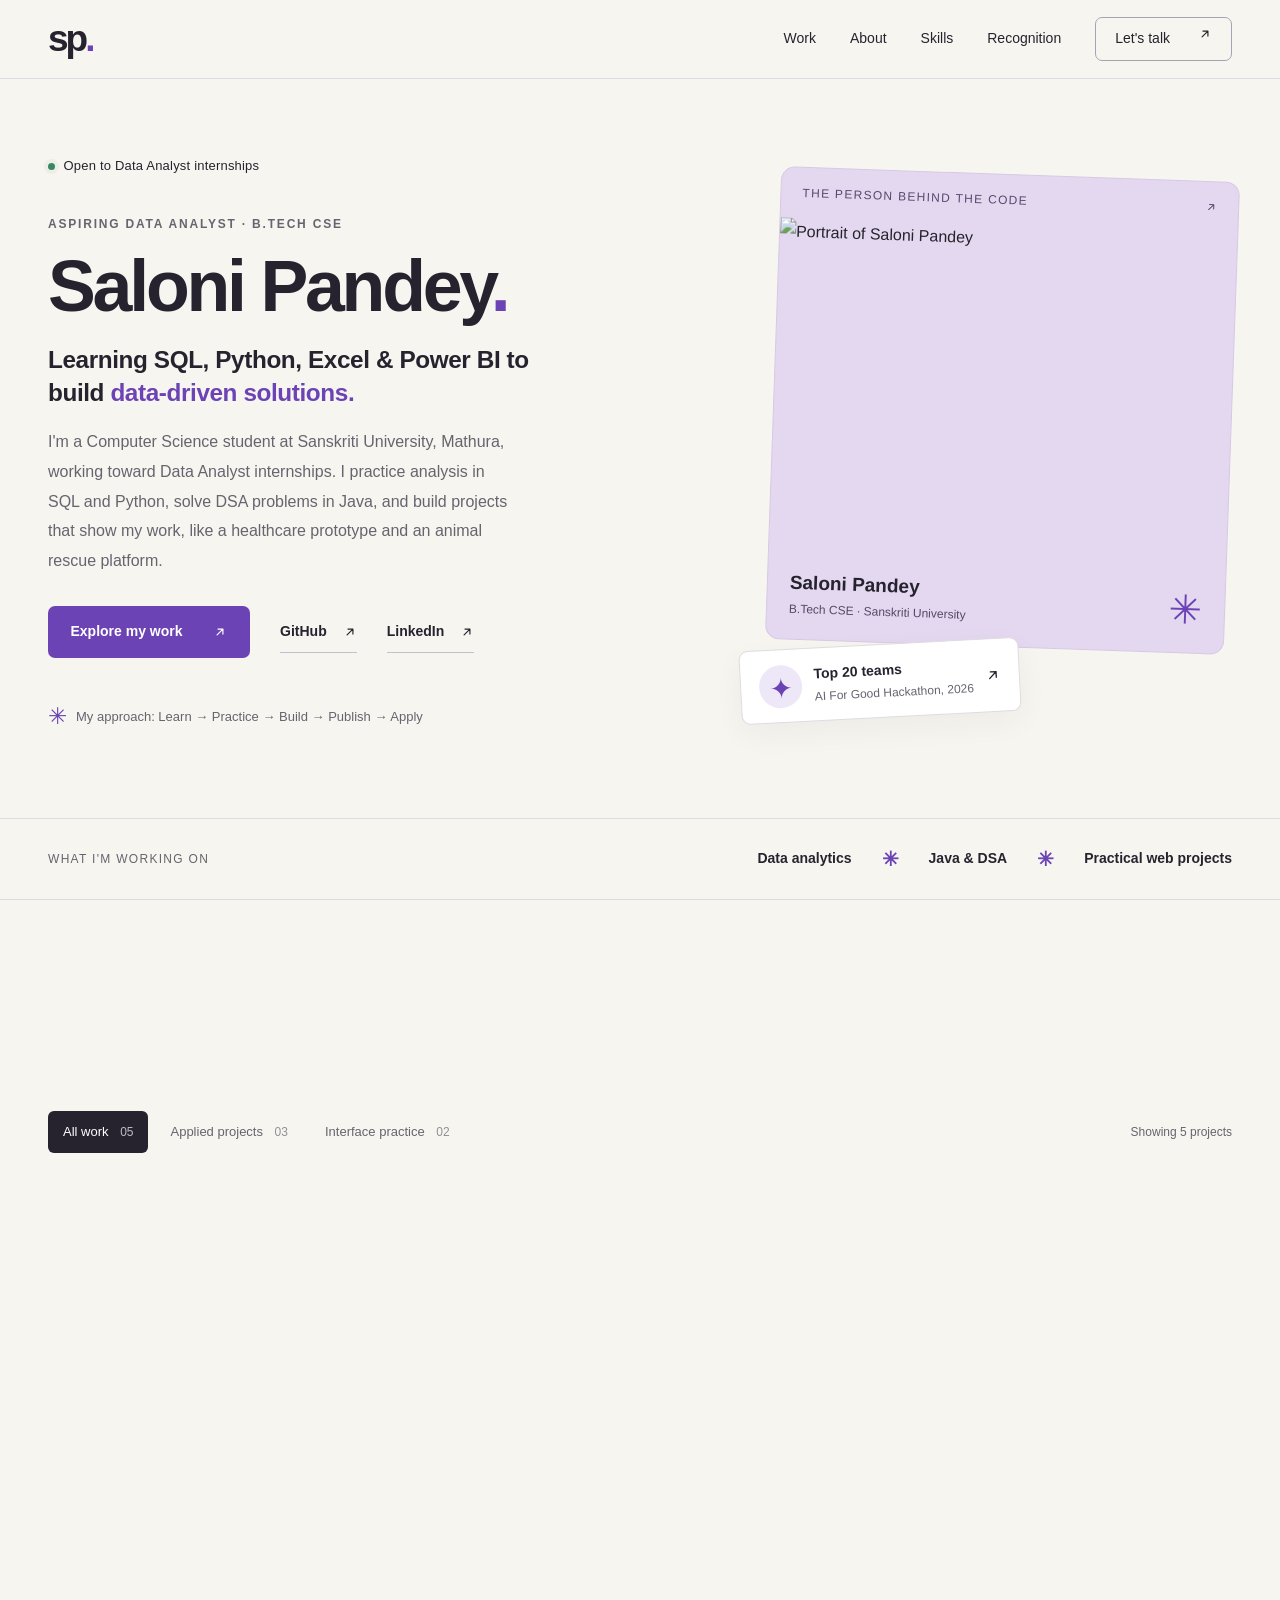
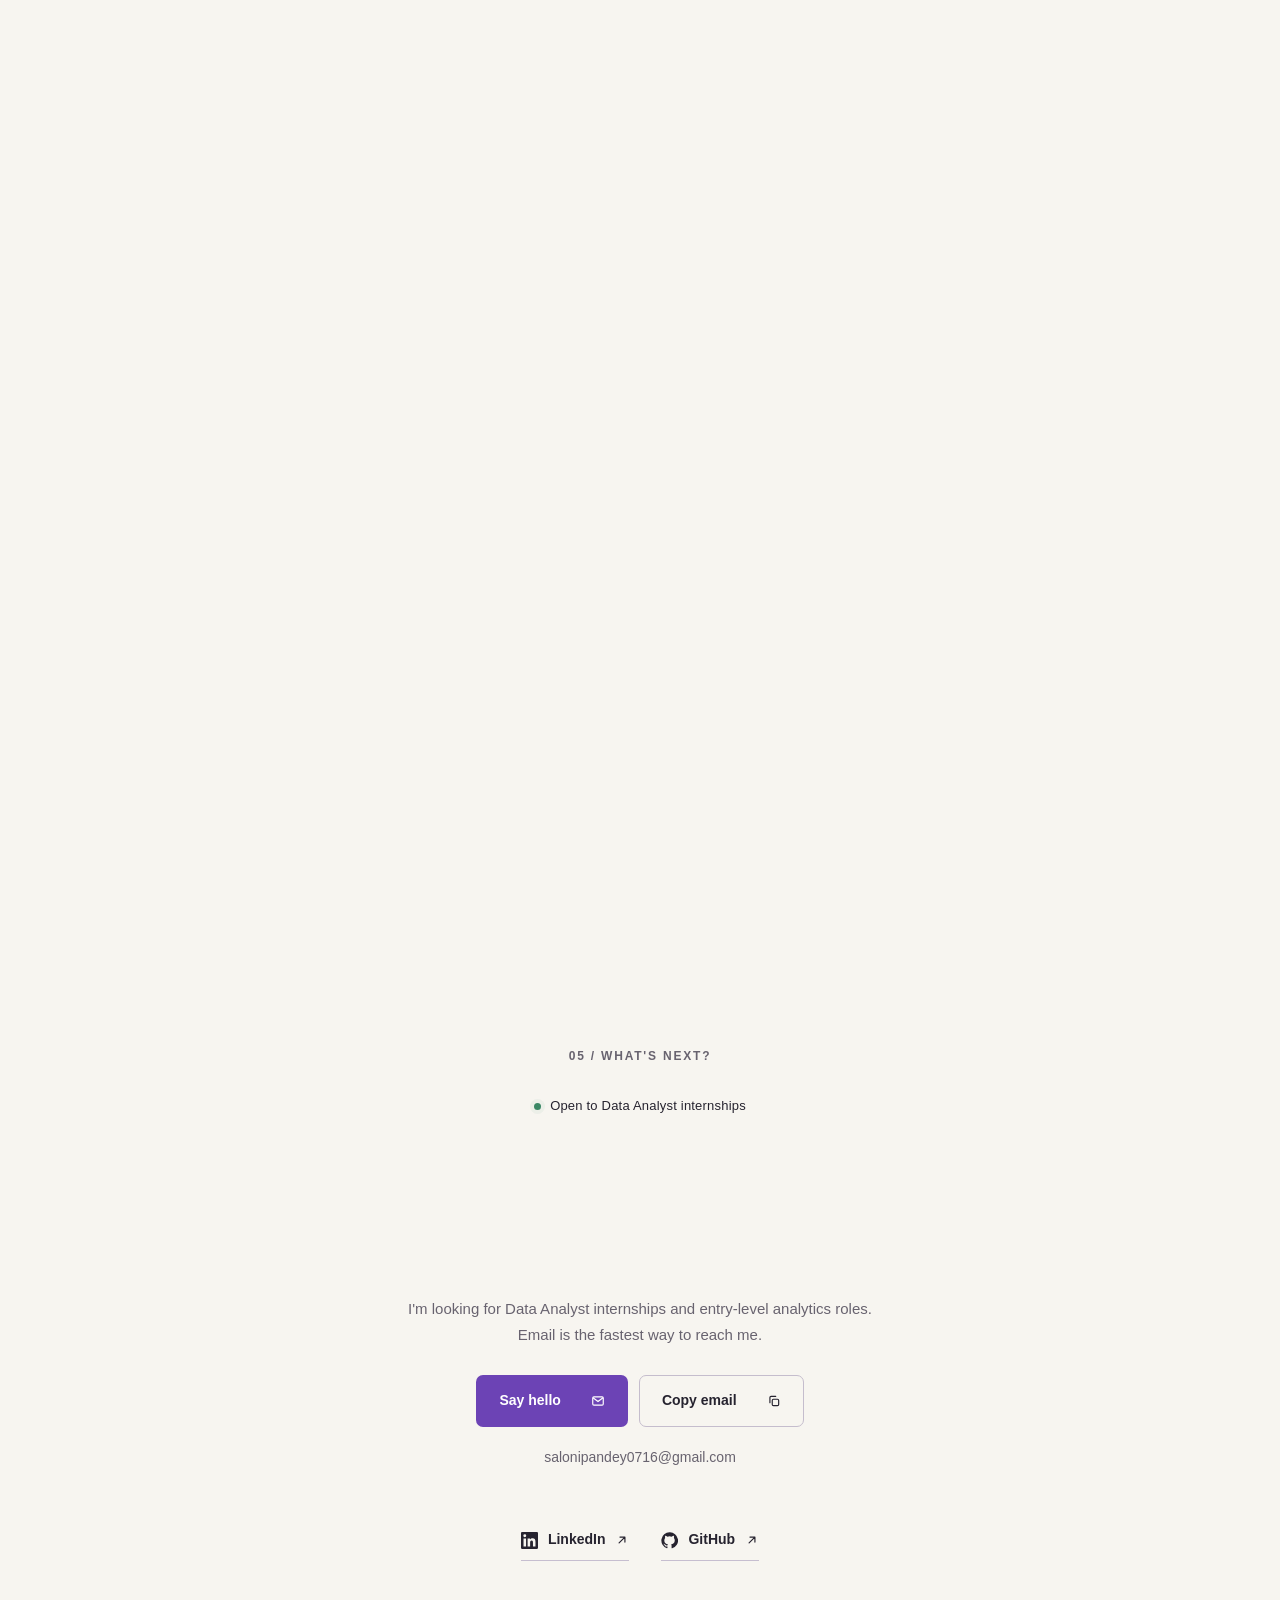
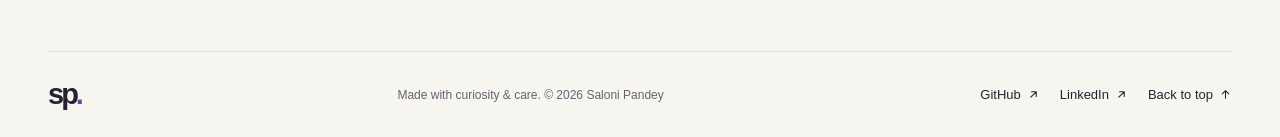
==== commit 6e44240b: "feat: recruiter-ready portfolio refresh Verify project and skill claims against repositories, featur" ====
--- a/index.html
+++ b/index.html
@@ -7,7 +7,7 @@
     <title>Saloni Pandey — Aspiring Data Analyst · B.Tech CSE</title>
     <meta
       name="description"
-      content="Saloni Pandey is a B.Tech Computer Science & Engineering student working toward Data Analyst internships. Explore her projects, data analytics learning roadmap, and AI For Good Hackathon Top 20 recognition."
+      content="Saloni Pandey is an aspiring Data Analyst and B.Tech Computer Science & Engineering student learning SQL, Python, Excel, and Power BI. Explore her projects, learning journey, and AI For Good Hackathon Top 20 recognition."
     />
     <meta name="author" content="Saloni Pandey" />
     <meta property="og:type" content="website" />
@@ -16,7 +16,7 @@
     <meta property="og:title" content="Saloni Pandey — Aspiring Data Analyst" />
     <meta
       property="og:description"
-      content="Understanding data. Solving problems. Building useful projects. Explore Saloni's projects, learning roadmap, and hackathon work."
+      content="Aspiring Data Analyst · B.Tech CSE · SQL, Python, Excel & Power BI. Explore Saloni's projects, learning journey, and hackathon work."
     />
     <meta name="twitter:card" content="summary" />
     <meta
@@ -25,7 +25,7 @@
     />
     <meta
       name="twitter:description"
-      content="Understanding data. Solving problems. Building useful projects."
+      content="Aspiring Data Analyst · B.Tech CSE · SQL, Python, Excel & Power BI · Building data-driven solutions."
     />
     <meta name="theme-color" content="#f7f5f0" />
     <meta
@@ -46,7 +46,7 @@
         "@context": "https://schema.org",
         "@type": "Person",
         "name": "Saloni Pandey",
-        "description": "B.Tech Computer Science & Engineering student working toward Data Analyst internships.",
+        "description": "Aspiring Data Analyst and B.Tech Computer Science & Engineering student learning SQL, Python, Excel, and Power BI.",
         "email": "mailto:salonipandey0716@gmail.com",
         "affiliation": {
           "@type": "CollegeOrUniversity",
@@ -61,6 +61,56 @@
     </script>
   </head>
   <body>
+    <svg
+      class="svg-sprite"
+      aria-hidden="true"
+      focusable="false"
+      xmlns="http://www.w3.org/2000/svg"
+    >
+      <symbol id="i-arrow" viewBox="0 0 24 24">
+        <path d="M7 17 17 7M8.5 7H17v8.5" />
+      </symbol>
+      <symbol id="i-up" viewBox="0 0 24 24">
+        <path d="M12 19V5M6 11l6-6 6 6" />
+      </symbol>
+      <symbol id="i-plus" viewBox="0 0 24 24">
+        <path d="M12 5v14M5 12h14" />
+      </symbol>
+      <symbol id="i-copy" viewBox="0 0 24 24">
+        <rect x="9" y="9" width="11" height="11" rx="2" />
+        <path d="M5 15V6a2 2 0 0 1 2-2h8" />
+      </symbol>
+      <symbol id="i-mail" viewBox="0 0 24 24">
+        <rect x="3" y="5" width="18" height="14" rx="2" />
+        <path d="m4 7 8 6 8-6" />
+      </symbol>
+      <symbol id="i-chart" viewBox="0 0 24 24">
+        <path d="M4 20h16M7 16v-5M12 16V6M17 16v-8" />
+      </symbol>
+      <symbol id="i-code" viewBox="0 0 24 24">
+        <path d="m8 8-4 4 4 4M16 8l4 4-4 4M13.5 5l-3 14" />
+      </symbol>
+      <symbol id="i-branch" viewBox="0 0 24 24">
+        <circle cx="6" cy="6" r="2.2" />
+        <circle cx="6" cy="18" r="2.2" />
+        <circle cx="18" cy="8" r="2.2" />
+        <path d="M6 8.2v7.6M18 10.2c0 4-6 3-10.4 6" />
+      </symbol>
+      <symbol id="i-github" viewBox="0 0 24 24">
+        <path
+          fill="currentColor"
+          stroke="none"
+          d="M12 .5a11.5 11.5 0 0 0-3.64 22.41c.58.1.79-.25.79-.56v-2c-3.2.7-3.88-1.37-3.88-1.37-.53-1.33-1.29-1.69-1.29-1.69-1.05-.72.08-.7.08-.7 1.16.08 1.77 1.19 1.77 1.19 1.03 1.77 2.71 1.26 3.37.96.1-.75.4-1.26.73-1.55-2.55-.29-5.24-1.28-5.24-5.69 0-1.26.45-2.29 1.19-3.1-.12-.29-.52-1.46.11-3.05 0 0 .97-.31 3.17 1.18a11 11 0 0 1 5.77 0c2.2-1.49 3.17-1.18 3.17-1.18.63 1.59.23 2.76.11 3.05.74.81 1.19 1.84 1.19 3.1 0 4.42-2.69 5.39-5.25 5.68.41.36.78 1.06.78 2.14v3.17c0 .31.21.67.8.56A11.5 11.5 0 0 0 12 .5Z"
+        />
+      </symbol>
+      <symbol id="i-linkedin" viewBox="0 0 24 24">
+        <path
+          fill="currentColor"
+          stroke="none"
+          d="M20.45 20.45h-3.56v-5.57c0-1.33-.02-3.04-1.85-3.04-1.86 0-2.14 1.45-2.14 2.94v5.67H9.35V9h3.41v1.56h.05c.48-.9 1.64-1.85 3.37-1.85 3.6 0 4.27 2.37 4.27 5.46v6.28ZM5.34 7.43a2.06 2.06 0 1 1 0-4.13 2.06 2.06 0 0 1 0 4.13ZM7.12 20.45H3.56V9h3.56v11.45ZM22.22 0H1.77C.79 0 0 .77 0 1.73v20.54C0 23.23.79 24 1.77 24h20.45c.98 0 1.78-.77 1.78-1.73V1.73C24 .77 23.2 0 22.22 0Z"
+        />
+      </symbol>
+    </svg>
     <a class="skip-link" href="#main-content">Skip to content</a>
     <p id="new-tab-note" hidden>Opens in a new tab.</p>
     <header class="site-header">
@@ -80,8 +130,10 @@
           <a href="#projects">Work</a><a href="#about">About</a
           ><a href="#skills">Skills</a><a href="#achievements">Recognition</a>
           <a class="nav-contact" href="#contact"
-            >Let's talk <span aria-hidden="true">↗</span></a
-          >
+            >Let's talk
+            <svg class="icon" aria-hidden="true" focusable="false">
+              <use href="#i-arrow" /></svg
+          ></a>
         </nav>
       </div>
     </header>
@@ -92,19 +144,23 @@
             <span class="status-dot" aria-hidden="true"></span> Open to Data
             Analyst internships
           </p>
-          <p class="eyebrow hero-intro">HELLO, I'M SALONI PANDEY</p>
-          <h1 id="hero-title">
-            Understanding data.<br />Solving
-            <span class="accent">problems<span class="period">.</span></span>
-          </h1>
+          <p class="eyebrow hero-intro">ASPIRING DATA ANALYST · B.TECH CSE</p>
+          <h1 id="hero-title">Saloni Pandey<span class="accent">.</span></h1>
+          <p class="hero-role">
+            Learning SQL, Python, Excel &amp; Power&nbsp;BI to build
+            <span class="accent">data-driven solutions.</span>
+          </p>
           <p class="hero-description">
-            A B.Tech Computer Science student working toward data analyst roles.
-            I'm learning SQL, Python, Excel, and Power BI, practicing DSA in
-            Java, and building useful projects along the way.
+            I'm a Computer Science student at Sanskriti University, Mathura,
+            working toward Data Analyst internships. I practice analysis in SQL
+            and Python, solve DSA problems in Java, and build projects that show
+            my work, like a healthcare prototype and an animal rescue platform.
           </p>
           <div class="hero-actions">
             <a class="button button-primary" href="#projects"
-              >Explore my work <span aria-hidden="true">↗</span></a
+              >Explore my work
+              <svg class="icon" aria-hidden="true" focusable="false">
+                <use href="#i-arrow" /></svg></a
             ><span class="hero-links"
               ><a
                 class="text-link"
@@ -112,16 +168,19 @@
                 target="_blank"
                 rel="noopener noreferrer"
                 aria-describedby="new-tab-note"
-                >GitHub <span aria-hidden="true">↗</span></a
+                >GitHub
+                <svg class="icon" aria-hidden="true" focusable="false">
+                  <use href="#i-arrow" /></svg></a
               ><a
                 class="text-link"
                 href="https://www.linkedin.com/in/saloni-pandey-56b216290/"
                 target="_blank"
                 rel="noopener noreferrer"
                 aria-describedby="new-tab-note"
-                >LinkedIn <span aria-hidden="true">↗</span></a
-              ></span
-            >
+                >LinkedIn
+                <svg class="icon" aria-hidden="true" focusable="false">
+                  <use href="#i-arrow" /></svg></a
+            ></span>
           </div>
           <div class="hero-note">
             <span class="small-star" aria-hidden="true">✳</span>
@@ -137,15 +196,20 @@
           <div class="portrait-frame">
             <div class="portrait-topline">
               <span>THE PERSON BEHIND THE CODE</span
-              ><span aria-hidden="true">↗</span>
-            </div>
-            <img
-              src="mypic.jpg"
-              width="960"
-              height="1280"
-              alt="Portrait of Saloni Pandey"
-              fetchpriority="high"
-            />
+              ><svg class="icon" aria-hidden="true" focusable="false">
+                <use href="#i-arrow" />
+              </svg>
+            </div>
+            <picture>
+              <source srcset="images/mypic.webp" type="image/webp" />
+              <img
+                src="mypic.jpg"
+                width="960"
+                height="1280"
+                alt="Portrait of Saloni Pandey"
+                fetchpriority="high"
+              />
+            </picture>
             <div class="portrait-caption">
               <div>
                 <strong>Saloni Pandey</strong
@@ -160,8 +224,9 @@
               <strong>Top 20 teams</strong
               ><span>AI For Good Hackathon, 2026</span>
             </div>
-            <span aria-hidden="true">↗</span></a
-          >
+            <svg class="icon" aria-hidden="true" focusable="false">
+              <use href="#i-arrow" /></svg
+          ></a>
         </div>
       </section>
       <div class="focus-strip">
@@ -209,9 +274,180 @@
             class="project-card featured-project"
             data-category="applied"
           >
+            <figure class="project-art med-art project-shot">
+              <div class="art-topline" aria-hidden="true">
+                <span>MEDASSIST</span><span>01 / HEALTHCARE</span>
+              </div>
+              <div class="shot-frame">
+                <img
+                  src="images/medassist-patient-workspace.webp"
+                  width="1200"
+                  height="800"
+                  loading="lazy"
+                  decoding="async"
+                  alt="MedAssist patient workspace showing sample case counts, recent cases, and a fictional upcoming appointment"
+                />
+              </div>
+              <figcaption>
+                Real application screenshot · fictional sample data
+              </figcaption>
+            </figure>
+            <div class="project-body">
+              <div class="project-meta">
+                <span class="project-label">FULL-STACK · HEALTHCARE</span
+                ><span class="project-badge badge-progress">In development</span
+                ><span class="project-badge badge-neutral">Solo project</span>
+              </div>
+              <h3>MedAssist</h3>
+              <p>
+                Healthcare information is scattered and hard for patients to
+                follow. MedAssist is my academic prototype for bringing patient
+                cases, structured assessments, appointments, and professional
+                review into one place, built as separate patient, doctor, and
+                administrator workspaces on fictional data.
+              </p>
+              <ul class="project-highlights">
+                <li>
+                  React and TypeScript frontend with role-based workspaces,
+                  searchable tables, and light and dark themes
+                </li>
+                <li>
+                  FastAPI service with typed responses, health checks, request
+                  IDs, and generated API docs
+                </li>
+                <li>
+                  Unit, browser, and API contract tests that run in GitHub
+                  Actions
+                </li>
+              </ul>
+              <div class="tags">
+                <span>React</span><span>TypeScript</span><span>FastAPI</span
+                ><span>Python</span><span>Playwright</span
+                ><span>GitHub Actions</span>
+              </div>
+              <details>
+                <summary>
+                  Scope &amp; direction
+                  <svg class="icon" aria-hidden="true" focusable="false">
+                    <use href="#i-plus" />
+                  </svg>
+                </summary>
+                <p>
+                  I design, build, and test every part of it. Working now: the
+                  demo workspaces, which keep fictional records in memory, and
+                  the API foundation. Planned next: affordable consultation
+                  discovery and medication-risk awareness, such as flagging
+                  possible interactions, allergy conflicts, and duplicate
+                  ingredients. These checks are not built yet. MedAssist is not
+                  a diagnosis or prescription tool and does not give medical
+                  advice.
+                </p>
+              </details>
+              <div class="project-links">
+                <a
+                  href="https://github.com/salonipandey-dev/MedAssist"
+                  target="_blank"
+                  rel="noopener noreferrer"
+                  aria-describedby="new-tab-note"
+                  >Source code
+                  <svg class="icon" aria-hidden="true" focusable="false">
+                    <use href="#i-arrow" /></svg></a
+                ><a
+                  href="https://github.com/salonipandey-dev/MedAssist/blob/main/docs/VERIFICATION.md"
+                  target="_blank"
+                  rel="noopener noreferrer"
+                  aria-describedby="new-tab-note"
+                  >Test results
+                  <svg class="icon" aria-hidden="true" focusable="false">
+                    <use href="#i-arrow" /></svg
+                ></a>
+              </div>
+            </div>
+          </article>
+          <article class="project-card" data-category="applied">
+            <div class="project-art rescue-art" aria-hidden="true">
+              <div class="art-topline">
+                <span>RESQPAWS</span><span>02 / SOCIAL GOOD</span>
+              </div>
+              <div class="paw"><i></i><i></i><i></i><i></i><b>♥</b></div>
+              <div class="art-bottom">
+                <span>A little care.<br />A second chance.</span
+                ><span class="art-arrow"
+                  ><svg class="icon" aria-hidden="true" focusable="false">
+                    <use href="#i-arrow" /></svg
+                ></span>
+              </div>
+            </div>
+            <div class="project-body">
+              <div class="project-meta">
+                <span class="project-label">FULL-STACK · SOCIAL IMPACT</span
+                ><span class="project-badge badge-progress">Prototype</span
+                ><span class="project-badge badge-neutral">Team project</span>
+              </div>
+              <h3>ResQPaws</h3>
+              <p>
+                Animal rescue information often gets lost in calls and messages.
+                ResQPaws turns a sighting into a structured report with a photo,
+                location, and trackable case status, with account login and a
+                no-login interactive demo.
+              </p>
+              <ul class="project-highlights">
+                <li>
+                  I built the Python triage service, including a TF-IDF and
+                  logistic regression severity classifier in pandas and
+                  scikit-learn
+                </li>
+                <li>
+                  Next.js frontend, Express API with JWT auth, and MongoDB
+                  geospatial storage
+                </li>
+              </ul>
+              <div class="tags">
+                <span>Next.js</span><span>TypeScript</span><span>Express</span
+                ><span>MongoDB</span><span>FastAPI</span><span>pandas</span
+                ><span>scikit-learn</span>
+              </div>
+              <details>
+                <summary>
+                  My role
+                  <svg class="icon" aria-hidden="true" focusable="false">
+                    <use href="#i-plus" />
+                  </svg>
+                </summary>
+                <p>
+                  I own the repository and am its most active contributor on a
+                  three-person team, with commits across the frontend, the
+                  Express API, and nearly all of the Python service. It is a
+                  development prototype: no live rescue dispatch or measured
+                  impact is claimed, and the classifier has no published
+                  evaluation yet, so I don't quote an accuracy figure.
+                </p>
+              </details>
+              <div class="project-links">
+                <a
+                  href="https://github.com/salonipandey-dev/ResQPaws"
+                  target="_blank"
+                  rel="noopener noreferrer"
+                  aria-describedby="new-tab-note"
+                  >Source code
+                  <svg class="icon" aria-hidden="true" focusable="false">
+                    <use href="#i-arrow" /></svg></a
+                ><a
+                  href="https://github.com/salonipandey-dev/ResQPaws/blob/master/docs/ARCHITECTURE.md"
+                  target="_blank"
+                  rel="noopener noreferrer"
+                  aria-describedby="new-tab-note"
+                  >Architecture &amp; limits
+                  <svg class="icon" aria-hidden="true" focusable="false">
+                    <use href="#i-arrow" /></svg
+                ></a>
+              </div>
+            </div>
+          </article>
+          <article class="project-card" id="jal-nidhi" data-category="applied">
             <div class="project-art rain-art" aria-hidden="true">
               <div class="art-topline">
-                <span>JAL NIDHI AI</span><span>01 / SUSTAINABILITY</span>
+                <span>JAL NIDHI AI</span><span>03 / SUSTAINABILITY</span>
               </div>
               <div class="rain-graphic">
                 <div class="water-ring ring-one"></div>
@@ -221,22 +457,24 @@
               </div>
               <div class="art-bottom">
                 <span>Every rooftop.<br />A water opportunity.</span
-                ><span class="art-arrow">↗</span>
+                ><span class="art-arrow"
+                  ><svg class="icon" aria-hidden="true" focusable="false">
+                    <use href="#i-arrow" /></svg
+                ></span>
               </div>
             </div>
             <div class="project-body">
               <div class="project-meta">
                 <span class="project-label">WEB APP · MACHINE LEARNING</span
                 ><span class="project-badge">Top 20 · AI For Good</span
-                ><span class="project-badge badge-neutral">Prototype</span
                 ><span class="project-badge badge-neutral">Team project</span>
               </div>
               <h3>Jal Nidhi AI</h3>
               <p>
-                A team-built rainwater harvesting prototype that uses district
-                rainfall data, rooftop area, soil type, and tank capacity to
-                estimate annual water collection, site suitability, and
-                installation cost.
+                A hackathon prototype for rooftop rainwater harvesting. It uses
+                district rainfall data, rooftop area, soil type, and tank
+                capacity to estimate annual water collection, site suitability,
+                and installation cost.
               </p>
               <div class="tags">
                 <span>Python</span><span>Django</span><span>pandas</span
@@ -244,11 +482,15 @@
               </div>
               <details>
                 <summary>
-                  Project context <span aria-hidden="true">+</span>
+                  Project context
+                  <svg class="icon" aria-hidden="true" focusable="false">
+                    <use href="#i-plus" />
+                  </svg>
                 </summary>
                 <p>
-                  This was a collaborative hackathon project. The linked repository
-                  and demo show the team's Django implementation.
+                  This was a collaborative hackathon project. The tags describe
+                  the team's Django implementation, which a teammate maintains
+                  in the linked repository and demo.
                 </p>
               </details>
               <div class="project-links">
@@ -257,135 +499,23 @@
                   target="_blank"
                   rel="noopener noreferrer"
                   aria-describedby="new-tab-note"
-                  >Live demo <span aria-hidden="true">↗</span></a
+                  >Live demo
+                  <svg class="icon" aria-hidden="true" focusable="false">
+                    <use href="#i-arrow" /></svg></a
                 ><a
                   href="https://github.com/Engineer-Bhai/RoofTop_Rainwater_Harvesting"
                   target="_blank"
                   rel="noopener noreferrer"
                   aria-describedby="new-tab-note"
-                  >Team repository <span aria-hidden="true">↗</span></a
-                >
+                  >Team repository
+                  <svg class="icon" aria-hidden="true" focusable="false">
+                    <use href="#i-arrow" /></svg
+                ></a>
               </div>
               <p class="link-note">
                 The demo runs on free hosting, so the first visit can take about
                 a minute. If it shows an error, refresh after a moment.
               </p>
-            </div>
-          </article>
-          <article class="project-card" data-category="applied">
-            <div class="project-art rescue-art" aria-hidden="true">
-              <div class="art-topline">
-                <span>RESQPAWS</span><span>02 / SOCIAL GOOD</span>
-              </div>
-              <div class="paw"><i></i><i></i><i></i><i></i><b>♥</b></div>
-              <div class="art-bottom">
-                <span>A little care.<br />A second chance.</span
-                ><span class="art-arrow">↗</span>
-              </div>
-            </div>
-            <div class="project-body">
-              <div class="project-meta">
-                <span class="project-label">FULL-STACK · SOCIAL IMPACT</span
-                ><span class="project-badge badge-progress">Prototype</span
-                ><span class="project-badge badge-neutral">Team project</span>
-              </div>
-              <h3>ResQPaws</h3>
-              <p>
-                An animal rescue coordination prototype that turns a sighting
-                into a structured report with a photo, location, and trackable
-                case status. It includes account login, a no-login interactive
-                demo, and an experimental Python triage service.
-              </p>
-              <div class="tags">
-                <span>Next.js</span><span>TypeScript</span><span>Express</span
-                ><span>MongoDB</span><span>FastAPI</span>
-              </div>
-              <details>
-                <summary>My role <span aria-hidden="true">+</span></summary>
-                <p>
-                  I own the repository and am its most active contributor on a
-                  three-person team, with commits across the Next.js frontend,
-                  the Express API, and the Python service. It is a development
-                  prototype: no live rescue dispatch or measured impact is
-                  claimed, and its AI output is experimental.
-                </p>
-              </details>
-              <div class="project-links">
-                <a
-                  href="https://github.com/salonipandey-dev/ResQPaws"
-                  target="_blank"
-                  rel="noopener noreferrer"
-                  aria-describedby="new-tab-note"
-                  >Source code <span aria-hidden="true">↗</span></a
-                ><a
-                  href="https://github.com/salonipandey-dev/ResQPaws/blob/master/docs/ARCHITECTURE.md"
-                  target="_blank"
-                  rel="noopener noreferrer"
-                  aria-describedby="new-tab-note"
-                  >Architecture &amp; limits
-                  <span aria-hidden="true">↗</span></a
-                >
-              </div>
-            </div>
-          </article>
-          <article class="project-card" data-category="applied">
-            <div class="project-art med-art" aria-hidden="true">
-              <div class="art-topline">
-                <span>MEDASSIST</span><span>03 / HEALTHCARE</span>
-              </div>
-              <div class="med-graphic">
-                <svg
-                  class="med-pulse"
-                  viewBox="0 0 240 60"
-                  preserveAspectRatio="none"
-                  focusable="false"
-                >
-                  <polyline points="0,30 44,30 56,8 70,52 82,20 92,30 240,30" />
-                </svg>
-                <span class="med-cross"></span>
-              </div>
-              <div class="art-bottom">
-                <span>Clear data.<br />Better care.</span
-                ><span class="art-arrow">↗</span>
-              </div>
-            </div>
-            <div class="project-body">
-              <div class="project-meta">
-                <span class="project-label">BACKEND · HEALTHCARE</span
-                ><span class="project-badge badge-progress">In development</span
-                ><span class="project-badge badge-neutral">Solo project</span>
-              </div>
-              <h3>MedAssist</h3>
-              <p>
-                A healthcare triage and patient management project I'm building
-                to learn how interfaces, APIs, and databases fit together. The
-                FastAPI backend has typed responses, health checks, generated
-                API docs, and contract tests that run in CI.
-              </p>
-              <div class="tags">
-                <span>Python</span><span>FastAPI</span><span>JavaScript</span
-                ><span>GitHub Actions</span>
-              </div>
-              <details>
-                <summary>
-                  Current scope <span aria-hidden="true">+</span>
-                </summary>
-                <p>
-                  Working now: the API foundation and a frontend demo that keeps
-                  fictional sample entries in memory. Planned: patient records,
-                  authentication, database storage, and triage assistance.
-                  MedAssist does not give medical advice.
-                </p>
-              </details>
-              <div class="project-links">
-                <a
-                  href="https://github.com/salonipandey-dev/MedAssist"
-                  target="_blank"
-                  rel="noopener noreferrer"
-                  aria-describedby="new-tab-note"
-                  >Source code <span aria-hidden="true">↗</span></a
-                >
-              </div>
             </div>
           </article>
           <article class="project-card" data-category="practice">
@@ -399,7 +529,10 @@
               </div>
               <div class="art-bottom">
                 <span>Find an idea.<br />Save it for later.</span
-                ><span class="art-arrow">↗</span>
+                ><span class="art-arrow"
+                  ><svg class="icon" aria-hidden="true" focusable="false">
+                    <use href="#i-arrow" /></svg
+                ></span>
               </div>
             </div>
             <div class="project-body">
@@ -421,7 +554,10 @@
               </div>
               <details>
                 <summary>
-                  Project focus <span aria-hidden="true">+</span>
+                  Project focus
+                  <svg class="icon" aria-hidden="true" focusable="false">
+                    <use href="#i-plus" />
+                  </svg>
                 </summary>
                 <p>
                   Vanilla JavaScript state and interactions without a framework,
@@ -436,8 +572,10 @@
                   target="_blank"
                   rel="noopener noreferrer"
                   aria-describedby="new-tab-note"
-                  >Source code <span aria-hidden="true">↗</span></a
-                >
+                  >Source code
+                  <svg class="icon" aria-hidden="true" focusable="false">
+                    <use href="#i-arrow" /></svg
+                ></a>
               </div>
             </div>
           </article>
@@ -451,7 +589,10 @@
               </div>
               <div class="art-bottom">
                 <span>Good music.<br />Considered design.</span
-                ><span class="art-arrow">↗</span>
+                ><span class="art-arrow"
+                  ><svg class="icon" aria-hidden="true" focusable="false">
+                    <use href="#i-arrow" /></svg
+                ></span>
               </div>
             </div>
             <div class="project-body">
@@ -472,7 +613,10 @@
               </div>
               <details>
                 <summary>
-                  Project focus <span aria-hidden="true">+</span>
+                  Project focus
+                  <svg class="icon" aria-hidden="true" focusable="false">
+                    <use href="#i-plus" />
+                  </svg>
                 </summary>
                 <p>
                   A layout study focused on spacing, visual hierarchy, and
@@ -487,8 +631,10 @@
                   target="_blank"
                   rel="noopener noreferrer"
                   aria-describedby="new-tab-note"
-                  >Source code <span aria-hidden="true">↗</span></a
-                >
+                  >Source code
+                  <svg class="icon" aria-hidden="true" focusable="false">
+                    <use href="#i-arrow" /></svg
+                ></a>
               </div>
             </div>
           </article>
@@ -510,8 +656,10 @@
               target="_blank"
               rel="noopener noreferrer"
               aria-describedby="new-tab-note"
-              >More about me on LinkedIn <span aria-hidden="true">↗</span></a
-            >
+              >More about me on LinkedIn
+              <svg class="icon" aria-hidden="true" focusable="false">
+                <use href="#i-arrow" /></svg
+            ></a>
           </div>
           <div class="about-copy">
             <p class="lead">
@@ -519,15 +667,21 @@
               student at Sanskriti University in Mathura, India.
             </p>
             <p>
-              My primary career focus is data analytics. I'm learning to use
-              SQL, Python, Excel, and Power BI to explore data, answer business
-              questions, and communicate useful insights.
+              Computer science gave me the foundations: programming, databases,
+              and how APIs and interfaces fit together. Building projects showed
+              me where I want to go next. In ResQPaws, the part I enjoyed most
+              was the Python service, preparing text data and training a
+              classifier to sort rescue reports by severity.
             </p>
             <p>
-              Alongside analytics, I practice data structures and algorithms in
-              Java and build practical projects, from a hackathon team project
-              to the full-stack ResQPaws prototype. I document each one
-              honestly: what it does, what I built, and what is still in
+              That is why I'm focusing my career on data analytics. I'm learning
+              SQL, Python, Excel, and Power BI to clean data, answer business
+              questions, and present what I find clearly. I also practice data
+              structures and algorithms in Java.
+            </p>
+            <p>
+              Every project here starts with a real problem, and I document each
+              one honestly: what it does, what I built, and what is still in
               progress.
             </p>
             <p>
@@ -556,53 +710,98 @@
           <div>
             <p class="eyebrow">03 / SKILLS &amp; LEARNING</p>
             <h2 id="skills-title">
-              Tools behind the work<span class="accent">.</span>
+              Skills, labeled by evidence<span class="accent">.</span>
             </h2>
           </div>
-          <p>
-            What I've used in projects, and what<br class="desktop-break" />
-            I'm learning next, labeled honestly.
-          </p>
+          <ul class="skill-legend" aria-label="Skill labels">
+            <li>
+              <span class="legend-used" aria-hidden="true"></span>Used in my
+              projects
+            </li>
+            <li>
+              <span class="legend-learning" aria-hidden="true"></span>Practicing
+              now
+            </li>
+          </ul>
         </div>
         <div class="skills-grid">
           <article class="skill-card">
-            <span class="skill-icon" aria-hidden="true">&lt;/&gt;</span>
-            <h3>Languages &amp; web</h3>
-            <p>The foundations I build with.</p>
-            <div class="tags">
-              <span>Java</span><span>Python</span><span>JavaScript</span
-              ><span>HTML &amp; CSS</span>
-            </div>
+            <span class="skill-icon"
+              ><svg class="icon" aria-hidden="true" focusable="false">
+                <use href="#i-chart" /></svg
+            ></span>
+            <h3>Data &amp; analysis</h3>
+            <p>
+              My career focus. pandas and scikit-learn come from the ResQPaws
+              classifier; the rest I'm building toward.
+            </p>
+            <h4 class="tier-label">Used in my projects</h4>
+            <ul class="tags tier-used">
+              <li>Python</li>
+              <li>pandas</li>
+              <li>scikit-learn</li>
+            </ul>
+            <h4 class="tier-label">Practicing now</h4>
+            <ul class="tags tier-learning">
+              <li>SQL</li>
+              <li>PostgreSQL</li>
+              <li>Excel</li>
+              <li>Power BI</li>
+              <li>Statistics</li>
+            </ul>
           </article>
           <article class="skill-card">
-            <span class="skill-icon" aria-hidden="true">{ }</span>
-            <h3>Backend &amp; data</h3>
-            <p>Connecting logic to useful results.</p>
-            <div class="tags">
-              <span>Flask</span><span>FastAPI</span><span>REST APIs</span
-              ><span>MySQL</span><span>OpenCV</span><span>Schema design</span>
-            </div>
+            <span class="skill-icon"
+              ><svg class="icon" aria-hidden="true" focusable="false">
+                <use href="#i-code" /></svg
+            ></span>
+            <h3>Programming &amp; web</h3>
+            <p>
+              What MedAssist, ResQPaws, and my frontend projects are built with.
+            </p>
+            <h4 class="tier-label">Used in my projects</h4>
+            <ul class="tags tier-used">
+              <li>JavaScript</li>
+              <li>TypeScript</li>
+              <li>React</li>
+              <li>Next.js</li>
+              <li>FastAPI</li>
+              <li>Express</li>
+              <li>MongoDB</li>
+              <li>REST APIs</li>
+              <li>HTML &amp; CSS</li>
+            </ul>
+            <h4 class="tier-label">Practicing now</h4>
+            <ul class="tags tier-learning">
+              <li>Java (DSA)</li>
+            </ul>
           </article>
           <article class="skill-card">
-            <span class="skill-icon" aria-hidden="true">⌘</span>
-            <h3>Workflow &amp; testing</h3>
-            <p>Building, checking, and improving.</p>
-            <div class="tags">
-              <span>Git &amp; GitHub</span><span>GitHub Actions</span
-              ><span>Postman</span><span>Debugging</span
-              ><span>User testing</span>
-            </div>
+            <span class="skill-icon"
+              ><svg class="icon" aria-hidden="true" focusable="false">
+                <use href="#i-branch" /></svg
+            ></span>
+            <h3>Tools &amp; workflow</h3>
+            <p>How I build, test, and ship changes.</p>
+            <h4 class="tier-label">Used in my projects</h4>
+            <ul class="tags tier-used">
+              <li>Git &amp; GitHub</li>
+              <li>GitHub Actions</li>
+              <li>VS Code</li>
+              <li>Vitest</li>
+              <li>Playwright</li>
+            </ul>
           </article>
         </div>
-        <div class="learning-roadmap">
+        <div class="learning-roadmap" id="learning">
           <div class="roadmap-intro">
             <p class="roadmap-status">
               <span class="status-dot" aria-hidden="true"></span> In progress
             </p>
-            <h3>Learning for data analytics</h3>
+            <h3>My learning journey</h3>
             <p>
-              My primary career focus. These are the topics I'm working toward:
-              a learning plan, not a claim of proficiency.
+              What I'm studying for data analytics right now: a learning plan,
+              not a claim of proficiency.
             </p>
           </div>
           <ul class="roadmap-list">
@@ -639,6 +838,29 @@
               >
             </li>
           </ul>
+          <div class="roadmap-progress">
+            <h4>Shipped so far</h4>
+            <ol class="progress-list">
+              <li>
+                <time datetime="2026-01">Jan 2026</time
+                ><span>Started ResQPaws with a three-person team</span>
+              </li>
+              <li>
+                <time datetime="2026-03">Mar 2026</time
+                ><span>Top 20 teams at the AI For Good Hackathon</span>
+              </li>
+              <li>
+                <time datetime="2026-04">Apr 2026</time
+                ><span>Built the ResQPaws Python severity classifier</span>
+              </li>
+              <li>
+                <time datetime="2026-10">Oct 2026</time
+                ><span
+                  >Shipped MedAssist's React workspaces with tests in CI</span
+                >
+              </li>
+            </ol>
+          </div>
           <div class="roadmap-pipeline">
             <p>
               <strong>Next milestone:</strong> an end-to-end analytics case
@@ -677,9 +899,11 @@
               rainwater harvesting solution.
             </p>
           </div>
-          <a class="button button-outline" href="#projects"
-            >See the project <span aria-hidden="true">↗</span></a
-          >
+          <a class="button button-outline" href="#jal-nidhi"
+            >See the project
+            <svg class="icon" aria-hidden="true" focusable="false">
+              <use href="#i-arrow" /></svg
+          ></a>
         </div>
       </section>
       <section
@@ -693,26 +917,63 @@
           Analyst internships
         </p>
         <h2 id="contact-title">
-          Let's build something<br /><span class="accent">meaningful.</span>
+          Hiring for a data role?<br /><span class="accent">Let's talk.</span>
         </h2>
         <p>
-          Have a Data Analyst internship, an entry-level analytics role, or a
-          project in mind?<br class="desktop-break" />
-          I'd love to hear about it.
+          I'm looking for Data Analyst internships and entry-level analytics
+          roles.<br class="desktop-break" />
+          Email is the fastest way to reach me.
         </p>
         <div class="contact-actions">
           <a
             class="button button-primary"
             href="mailto:salonipandey0716@gmail.com"
-            >Say hello <span aria-hidden="true">↗</span></a
+            >Say hello
+            <svg class="icon" aria-hidden="true" focusable="false">
+              <use href="#i-mail" /></svg></a
           ><button class="button button-outline copy-email" hidden>
-            Copy email <span aria-hidden="true">⧉</span>
+            Copy email
+            <svg class="icon" aria-hidden="true" focusable="false">
+              <use href="#i-copy" />
+            </svg>
           </button>
         </div>
         <a class="email-address" href="mailto:salonipandey0716@gmail.com"
           >salonipandey0716@gmail.com</a
         >
         <p class="copy-status" role="status" aria-live="polite"></p>
+        <ul class="contact-channels" aria-label="Other ways to connect">
+          <li>
+            <a
+              class="text-link"
+              href="https://www.linkedin.com/in/saloni-pandey-56b216290/"
+              target="_blank"
+              rel="noopener noreferrer"
+              aria-describedby="new-tab-note"
+              ><svg class="icon" aria-hidden="true" focusable="false">
+                <use href="#i-linkedin" />
+              </svg>
+              LinkedIn
+              <svg class="icon" aria-hidden="true" focusable="false">
+                <use href="#i-arrow" /></svg
+            ></a>
+          </li>
+          <li>
+            <a
+              class="text-link"
+              href="https://github.com/salonipandey-dev"
+              target="_blank"
+              rel="noopener noreferrer"
+              aria-describedby="new-tab-note"
+              ><svg class="icon" aria-hidden="true" focusable="false">
+                <use href="#i-github" />
+              </svg>
+              GitHub
+              <svg class="icon" aria-hidden="true" focusable="false">
+                <use href="#i-arrow" /></svg
+            ></a>
+          </li>
+        </ul>
       </section>
     </main>
     <footer class="site-footer container">
@@ -729,14 +990,22 @@
           target="_blank"
           rel="noopener noreferrer"
           aria-describedby="new-tab-note"
-          >GitHub ↗</a
+          >GitHub
+          <svg class="icon" aria-hidden="true" focusable="false">
+            <use href="#i-arrow" /></svg></a
         ><a
           href="https://www.linkedin.com/in/saloni-pandey-56b216290/"
           target="_blank"
           rel="noopener noreferrer"
           aria-describedby="new-tab-note"
-          >LinkedIn ↗</a
-        ><a href="#home">Back to top ↑</a>
+          >LinkedIn
+          <svg class="icon" aria-hidden="true" focusable="false">
+            <use href="#i-arrow" /></svg></a
+        ><a href="#home"
+          >Back to top
+          <svg class="icon" aria-hidden="true" focusable="false">
+            <use href="#i-up" /></svg
+        ></a>
       </div>
     </footer>
   </body>
--- a/styleprofile.css
+++ b/styleprofile.css
@@ -1418,3 +1418,465 @@
     content: none;
   }
 }
+
+/* Real project screenshots, highlights, and evidence-labeled skills. */
+.project-shot {
+  margin: 0;
+  gap: 18px;
+  justify-content: flex-start;
+}
+.shot-frame {
+  position: relative;
+  flex: 1;
+  min-height: 0;
+  border-radius: 12px;
+  overflow: hidden;
+  background: #fff;
+  border: 1px solid #b9d2d6;
+  box-shadow: 0 18px 40px #2a566024;
+}
+.shot-frame img {
+  width: 100%;
+  height: 100%;
+  object-fit: cover;
+  object-position: left top;
+}
+.project-shot figcaption {
+  font-size: 12px;
+  color: #2a5660;
+}
+.project-highlights {
+  display: grid;
+  gap: 8px;
+  margin: 18px 0 0;
+  padding: 0;
+  list-style: none;
+  font-size: 14px;
+  line-height: 1.6;
+}
+.project-highlights li {
+  position: relative;
+  padding-left: 20px;
+}
+.project-highlights li::before {
+  content: "";
+  position: absolute;
+  left: 2px;
+  top: 0.62em;
+  width: 7px;
+  height: 7px;
+  border-radius: 2px;
+  background: var(--purple);
+  transform: rotate(45deg);
+}
+ul.tags {
+  margin-bottom: 0;
+  padding: 0;
+  list-style: none;
+}
+.tags li {
+  font-size: 12px;
+  border: 1px solid var(--line);
+  padding: 4px 9px;
+  border-radius: 4px;
+  color: #645b70;
+}
+.skill-legend {
+  display: flex;
+  flex-wrap: wrap;
+  gap: 8px 22px;
+  margin: 0;
+  padding: 0;
+  list-style: none;
+  font-size: 13px;
+  color: var(--muted);
+}
+.skill-legend li {
+  display: flex;
+  align-items: center;
+  gap: 8px;
+}
+.legend-used,
+.legend-learning {
+  width: 12px;
+  height: 12px;
+  border-radius: 3px;
+  flex: none;
+}
+.legend-used {
+  background: var(--lavender);
+  border: 1px solid #b9a5da;
+}
+.legend-learning {
+  border: 1px dashed #9a92a5;
+}
+.tier-label {
+  margin: 22px 0 0;
+  font: 600 12px/1.4 var(--body);
+  letter-spacing: 0.6px;
+  color: var(--muted);
+}
+.skill-card .tags {
+  margin-top: 10px;
+}
+.tier-used li {
+  background: var(--lavender);
+  border-color: #dccff0;
+  color: #4b2f80;
+}
+.tier-learning li {
+  border-style: dashed;
+  border-color: #b4adbd;
+}
+.roadmap-progress {
+  grid-column: 1 / -1;
+  padding-top: 24px;
+  border-top: 1px solid #d8d1e0;
+}
+.roadmap-progress h4 {
+  margin: 0;
+  font: 700 15px/1.3 var(--heading);
+}
+.progress-list {
+  display: grid;
+  grid-template-columns: repeat(4, minmax(0, 1fr));
+  gap: 14px;
+  margin: 16px 0 0;
+  padding: 0;
+  list-style: none;
+}
+.progress-list li {
+  position: relative;
+  padding-top: 18px;
+  border-top: 2px solid #cdbfe3;
+}
+.progress-list li::before {
+  content: "";
+  position: absolute;
+  top: -6px;
+  left: 0;
+  width: 10px;
+  height: 10px;
+  border-radius: 50%;
+  background: var(--purple);
+}
+.progress-list time {
+  display: block;
+  font-size: 12px;
+  font-weight: 600;
+  letter-spacing: 0.6px;
+  color: var(--purple);
+}
+.progress-list span {
+  display: block;
+  margin-top: 4px;
+  font-size: 13px;
+  line-height: 1.55;
+}
+@media (max-width: 1050px) {
+  .progress-list {
+    grid-template-columns: repeat(2, minmax(0, 1fr));
+    row-gap: 24px;
+  }
+}
+@media (max-width: 760px) {
+  .featured-project .project-shot {
+    height: auto;
+    min-height: 0;
+  }
+  .shot-frame {
+    flex: none;
+    aspect-ratio: 3 / 2;
+  }
+  .progress-list {
+    grid-template-columns: 1fr;
+    gap: 0;
+  }
+  .progress-list li {
+    padding: 0 0 18px 22px;
+    border-top: 0;
+    border-left: 2px solid #cdbfe3;
+  }
+  .progress-list li:last-child {
+    padding-bottom: 0;
+  }
+  .progress-list li::before {
+    top: 4px;
+    left: -6px;
+  }
+}
+
+/* Name-led hero, active navigation, mobile menu panel, and contact links. */
+.hero h1 {
+  font-size: clamp(44px, 5.6vw, 78px);
+  letter-spacing: -0.045em;
+  margin-block: 14px 18px;
+}
+.hero-role {
+  max-width: 520px;
+  margin-bottom: 18px;
+  font: 600 clamp(20px, 1.9vw, 25px) / 1.35 var(--heading);
+  letter-spacing: -0.4px;
+  color: var(--ink);
+}
+nav a:not(.nav-contact) {
+  position: relative;
+  padding-block: 6px;
+}
+nav a:not(.nav-contact)::after {
+  content: "";
+  position: absolute;
+  left: 0;
+  right: 0;
+  bottom: 0;
+  height: 2px;
+  border-radius: 2px;
+  background: var(--purple);
+  transform: scaleX(0);
+  transform-origin: left;
+  transition: transform 0.25s ease;
+}
+nav a:not(.nav-contact):hover::after,
+nav a[aria-current]::after {
+  transform: scaleX(1);
+}
+.contact-channels {
+  display: flex;
+  justify-content: center;
+  flex-wrap: wrap;
+  gap: 12px 32px;
+  margin: 18px 0 0;
+  padding: 0;
+  list-style: none;
+}
+@media (max-width: 1050px) {
+  .hero h1 {
+    font-size: clamp(40px, 5.6vw, 58px);
+  }
+}
+@media (max-width: 760px) {
+  .hero h1 {
+    font-size: clamp(36px, 11.5vw, 64px);
+    letter-spacing: -0.04em;
+  }
+  .hero-role {
+    font-size: 19px;
+  }
+  .js-ready nav.is-open {
+    flex-direction: column;
+    align-items: stretch;
+    gap: 0;
+    padding: 6px 0 10px;
+    border-top: 1px solid var(--line);
+  }
+  .js-ready nav.is-open a:not(.nav-contact) {
+    display: flex;
+    align-items: center;
+    min-height: 48px;
+    padding: 0 4px;
+    font-size: 16px;
+    border-bottom: 1px solid var(--line);
+  }
+  .js-ready nav.is-open a:not(.nav-contact)::after {
+    left: 4px;
+    right: auto;
+    width: 24px;
+    bottom: 10px;
+  }
+  .js-ready nav.is-open .nav-contact {
+    justify-content: space-between;
+    margin-top: 14px;
+    min-height: 48px;
+    align-items: center;
+    padding: 10px 16px;
+    font-size: 16px;
+  }
+}
+
+/* Inline SVG icons from the sprite at the top of index.html. */
+.svg-sprite {
+  position: absolute;
+  width: 0;
+  height: 0;
+  overflow: hidden;
+}
+.icon {
+  width: 1em;
+  height: 1em;
+  flex: none;
+  fill: none;
+  stroke: currentColor;
+  stroke-width: 2;
+  stroke-linecap: round;
+  stroke-linejoin: round;
+  vertical-align: -0.125em;
+}
+.skill-icon .icon {
+  width: 22px;
+  height: 22px;
+  stroke-width: 1.8;
+}
+.art-arrow .icon {
+  width: 17px;
+  height: 17px;
+}
+.contact-channels .text-link {
+  gap: 10px;
+}
+.contact-channels .text-link .icon:first-child {
+  width: 17px;
+  height: 17px;
+}
+.project-body summary .icon {
+  transition: transform 0.25s ease;
+}
+.project-body details[open] summary .icon {
+  transform: rotate(45deg);
+}
+.site-footer > div a {
+  display: inline-flex;
+  align-items: center;
+  gap: 6px;
+}
+
+/* Hover feedback for project cards. */
+.project-card {
+  transition:
+    border-color 0.25s ease,
+    box-shadow 0.25s ease;
+}
+.project-card:hover,
+.project-card:focus-within {
+  border-color: #cfc6da;
+  box-shadow: 0 18px 44px #27202f12;
+}
+.shot-frame img,
+.art-arrow {
+  transition: transform 0.4s ease;
+}
+.project-card:hover .shot-frame img {
+  transform: scale(1.025);
+}
+.project-card:hover .art-arrow {
+  transform: rotate(45deg);
+}
+
+/* Motion is opt-in: only for people who have not asked for reduced motion. */
+@keyframes rise-in {
+  from {
+    opacity: 0;
+    transform: translateY(14px);
+  }
+}
+@media (prefers-reduced-motion: no-preference) {
+  .hero-copy > *,
+  .hero-portrait {
+    animation: rise-in 0.7s cubic-bezier(0.2, 0.7, 0.2, 1) both;
+  }
+  .hero-copy > :nth-child(2) {
+    animation-delay: 0.05s;
+  }
+  .hero-copy > :nth-child(3) {
+    animation-delay: 0.1s;
+  }
+  .hero-copy > :nth-child(4) {
+    animation-delay: 0.15s;
+  }
+  .hero-copy > :nth-child(5) {
+    animation-delay: 0.2s;
+  }
+  .hero-copy > :nth-child(n + 6) {
+    animation-delay: 0.25s;
+  }
+  .hero-portrait {
+    animation-delay: 0.18s;
+  }
+  .js-reveal .reveal {
+    opacity: 0;
+    transform: translateY(18px);
+    transition:
+      opacity 0.6s ease,
+      transform 0.6s cubic-bezier(0.2, 0.7, 0.2, 1),
+      border-color 0.25s ease,
+      box-shadow 0.25s ease;
+  }
+  .js-reveal .reveal.is-visible {
+    opacity: 1;
+    transform: none;
+  }
+  .js-reveal .project-grid > .reveal:nth-child(odd):not(:first-child),
+  .js-reveal .skills-grid > .reveal:nth-child(2) {
+    transition-delay: 0.08s;
+  }
+  .js-reveal .skills-grid > .reveal:nth-child(3) {
+    transition-delay: 0.16s;
+  }
+}
+@media print {
+  .js-reveal .reveal {
+    opacity: 1 !important;
+    transform: none !important;
+  }
+}
+
+/* Reusable analytics case-study card. See "Adding an analytics case study"
+   in README.md for the markup. Only publish it with real, reviewable work. */
+.data-art {
+  background: #e9e4f3;
+  color: #4b2f80;
+}
+.data-bars {
+  position: absolute;
+  inset: 26% 20% 34%;
+  display: flex;
+  align-items: flex-end;
+  gap: 10px;
+  border-bottom: 2px solid #b9a5da;
+}
+.data-bars i {
+  flex: 1;
+  height: 40%;
+  border-radius: 6px 6px 0 0;
+  background: #c9b8e6;
+}
+.data-bars i:nth-child(2) {
+  height: 62%;
+}
+.data-bars i:nth-child(3) {
+  height: 50%;
+  background: #a78bd6;
+}
+.data-bars i:nth-child(4) {
+  height: 84%;
+  background: var(--purple);
+}
+.data-bars i:nth-child(5) {
+  height: 70%;
+}
+.case-facts {
+  display: grid;
+  grid-template-columns: repeat(2, minmax(0, 1fr));
+  gap: 14px 22px;
+  margin: 20px 0 0;
+  padding: 18px 0 0;
+  border-top: 1px solid var(--line);
+}
+.case-facts dt {
+  font-size: 12px;
+  font-weight: 600;
+  letter-spacing: 0.6px;
+  color: var(--muted);
+}
+.case-facts dd {
+  margin: 4px 0 0;
+  font-size: 14px;
+  line-height: 1.55;
+}
+@media (max-width: 760px) {
+  .case-facts {
+    grid-template-columns: 1fr;
+  }
+}
+.case-study .tags {
+  margin-bottom: 21px;
+}
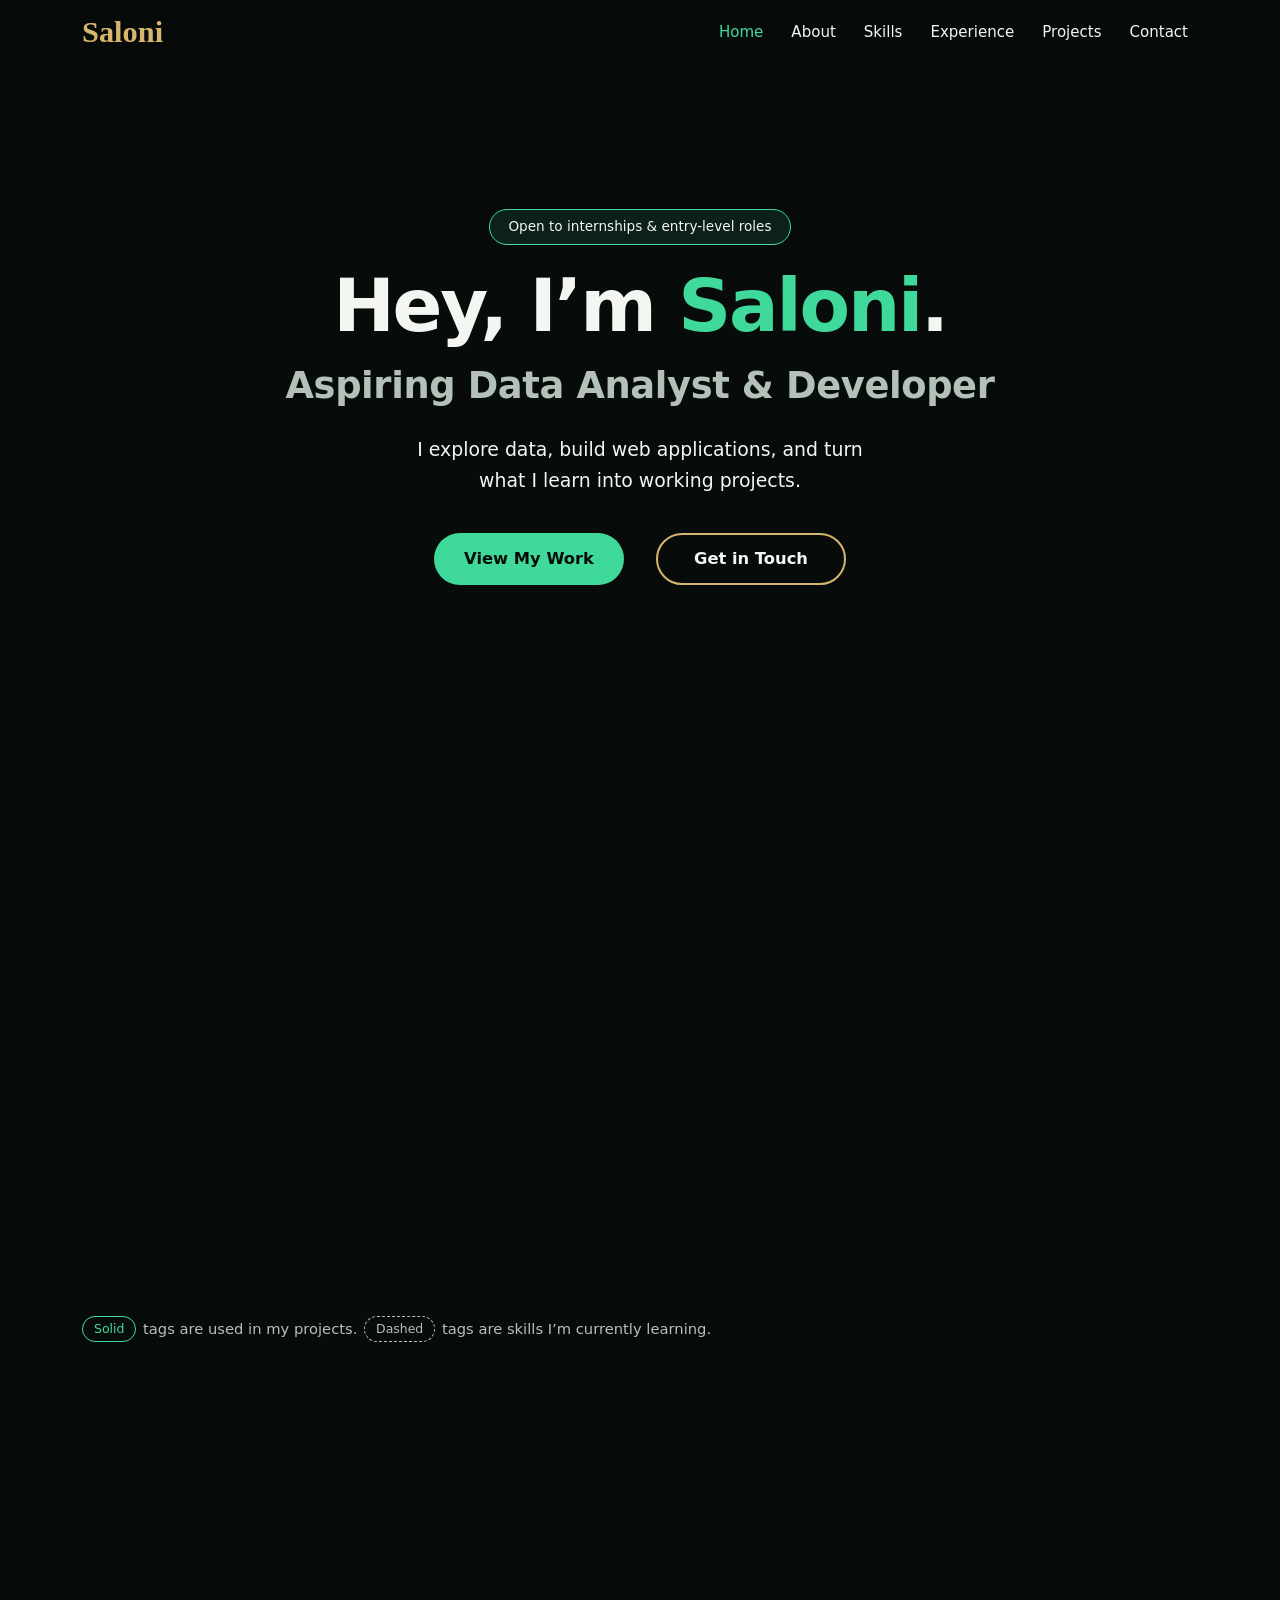
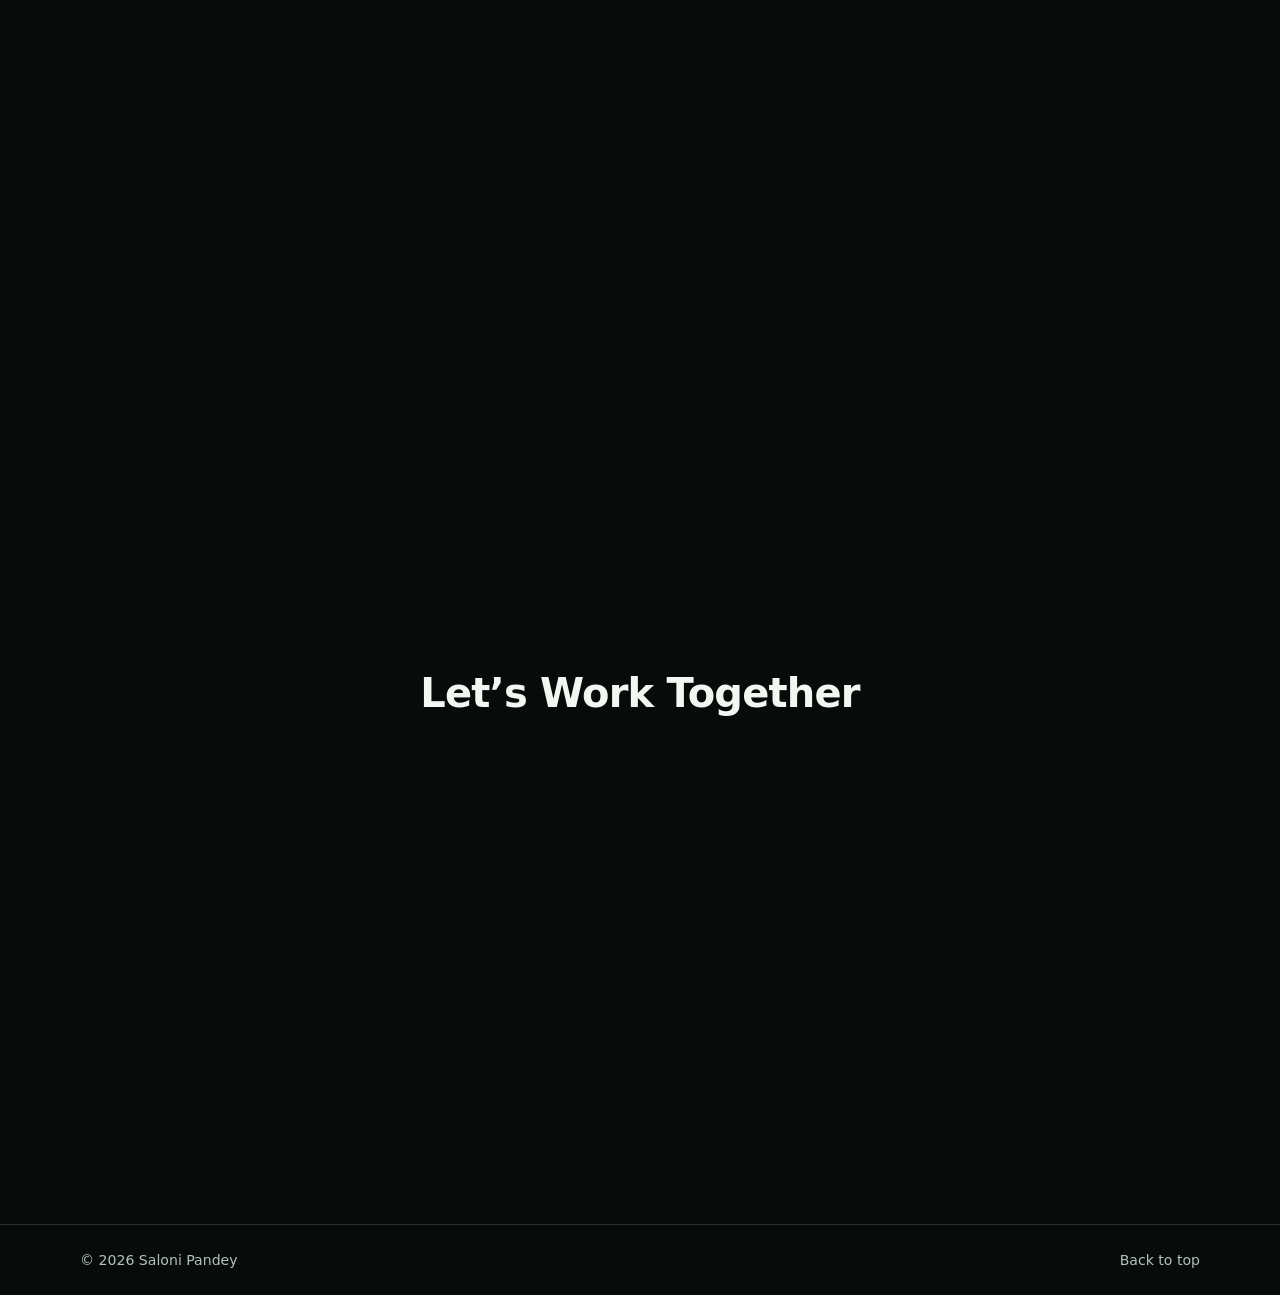
==== commit 3d134c1a: "new commits updated" ====
--- a/index.html
+++ b/index.html
@@ -3,31 +3,34 @@
   <head>
     <meta charset="UTF-8" />
     <meta name="viewport" content="width=device-width, initial-scale=1" />
-    <meta name="color-scheme" content="light" />
-    <title>Saloni Pandey — Aspiring Data Analyst · B.Tech CSE</title>
+    <meta name="color-scheme" content="dark" />
+    <title>Saloni Pandey — Aspiring Data Analyst &amp; Developer</title>
     <meta
       name="description"
-      content="Saloni Pandey is an aspiring Data Analyst and B.Tech Computer Science & Engineering student learning SQL, Python, Excel, and Power BI. Explore her projects, learning journey, and AI For Good Hackathon Top 20 recognition."
+      content="Saloni Pandey is a B.Tech Computer Science student at Sanskriti University focused on data analytics and software development. See MedAssist and her other projects, and get in touch."
     />
     <meta name="author" content="Saloni Pandey" />
     <meta property="og:type" content="website" />
     <meta property="og:site_name" content="Saloni Pandey" />
     <meta property="og:locale" content="en_IN" />
-    <meta property="og:title" content="Saloni Pandey — Aspiring Data Analyst" />
+    <meta
+      property="og:title"
+      content="Saloni Pandey — Aspiring Data Analyst &amp; Developer"
+    />
     <meta
       property="og:description"
-      content="Aspiring Data Analyst · B.Tech CSE · SQL, Python, Excel & Power BI. Explore Saloni's projects, learning journey, and hackathon work."
+      content="B.Tech CSE student exploring data and building web applications. Open to internships and entry-level roles."
     />
     <meta name="twitter:card" content="summary" />
     <meta
       name="twitter:title"
-      content="Saloni Pandey — Aspiring Data Analyst"
+      content="Saloni Pandey — Aspiring Data Analyst &amp; Developer"
     />
     <meta
       name="twitter:description"
-      content="Aspiring Data Analyst · B.Tech CSE · SQL, Python, Excel & Power BI · Building data-driven solutions."
+      content="B.Tech CSE student exploring data and building web applications. Open to internships and entry-level roles."
     />
-    <meta name="theme-color" content="#f7f5f0" />
+    <meta name="theme-color" content="#070c0a" />
     <meta
       http-equiv="Content-Security-Policy"
       content="default-src 'self'; img-src 'self'; style-src 'self' https://fonts.googleapis.com; font-src https://fonts.gstatic.com; script-src 'self'; base-uri 'self'; form-action 'none'; object-src 'none'"
@@ -36,7 +39,7 @@
     <link rel="preconnect" href="https://fonts.googleapis.com" />
     <link rel="preconnect" href="https://fonts.gstatic.com" crossorigin />
     <link
-      href="https://fonts.googleapis.com/css2?family=DM+Sans:wght@400;500;600;700&family=Manrope:wght@400;500;600;700;800&display=swap"
+      href="https://fonts.googleapis.com/css2?family=Dancing+Script:wght@700&family=Inter:wght@400;500;600;700;800&display=swap"
       rel="stylesheet"
     />
     <link rel="stylesheet" href="styleprofile.css" />
@@ -46,7 +49,7 @@
         "@context": "https://schema.org",
         "@type": "Person",
         "name": "Saloni Pandey",
-        "description": "Aspiring Data Analyst and B.Tech Computer Science & Engineering student learning SQL, Python, Excel, and Power BI.",
+        "description": "B.Tech Computer Science student focused on data analytics and software development.",
         "email": "mailto:salonipandey0716@gmail.com",
         "affiliation": {
           "@type": "CollegeOrUniversity",
@@ -70,12 +73,6 @@
       <symbol id="i-arrow" viewBox="0 0 24 24">
         <path d="M7 17 17 7M8.5 7H17v8.5" />
       </symbol>
-      <symbol id="i-up" viewBox="0 0 24 24">
-        <path d="M12 19V5M6 11l6-6 6 6" />
-      </symbol>
-      <symbol id="i-plus" viewBox="0 0 24 24">
-        <path d="M12 5v14M5 12h14" />
-      </symbol>
       <symbol id="i-copy" viewBox="0 0 24 24">
         <rect x="9" y="9" width="11" height="11" rx="2" />
         <path d="M5 15V6a2 2 0 0 1 2-2h8" />
@@ -84,17 +81,9 @@
         <rect x="3" y="5" width="18" height="14" rx="2" />
         <path d="m4 7 8 6 8-6" />
       </symbol>
-      <symbol id="i-chart" viewBox="0 0 24 24">
-        <path d="M4 20h16M7 16v-5M12 16V6M17 16v-8" />
-      </symbol>
-      <symbol id="i-code" viewBox="0 0 24 24">
-        <path d="m8 8-4 4 4 4M16 8l4 4-4 4M13.5 5l-3 14" />
-      </symbol>
-      <symbol id="i-branch" viewBox="0 0 24 24">
-        <circle cx="6" cy="6" r="2.2" />
-        <circle cx="6" cy="18" r="2.2" />
-        <circle cx="18" cy="8" r="2.2" />
-        <path d="M6 8.2v7.6M18 10.2c0 4-6 3-10.4 6" />
+      <symbol id="i-cap" viewBox="0 0 24 24">
+        <path d="m2 9 10-5 10 5-10 5L2 9Z" />
+        <path d="M6 11v5c3 2.5 9 2.5 12 0v-5M22 9v6" />
       </symbol>
       <symbol id="i-github" viewBox="0 0 24 24">
         <path
@@ -113,13 +102,15 @@
     </svg>
     <a class="skip-link" href="#main-content">Skip to content</a>
     <p id="new-tab-note" hidden>Opens in a new tab.</p>
+
     <header class="site-header">
-      <div class="nav-shell">
-        <a class="brand" href="#home" aria-label="Saloni Pandey, home"
-          >sp<span aria-hidden="true">.</span></a
+      <div class="nav-shell container">
+        <a class="wordmark" href="#home" aria-label="Saloni Pandey, home"
+          >Saloni</a
         >
         <button
           class="menu-toggle"
+          type="button"
           aria-expanded="false"
           aria-controls="navMenu"
           hidden
@@ -127,158 +118,240 @@
           Menu <span aria-hidden="true">+</span>
         </button>
         <nav id="navMenu" aria-label="Main navigation">
-          <a href="#projects">Work</a><a href="#about">About</a
-          ><a href="#skills">Skills</a><a href="#achievements">Recognition</a>
-          <a class="nav-contact" href="#contact"
-            >Let's talk
-            <svg class="icon" aria-hidden="true" focusable="false">
-              <use href="#i-arrow" /></svg
-          ></a>
+          <a href="#home">Home</a><a href="#about">About</a
+          ><a href="#skills">Skills</a><a href="#experience">Experience</a
+          ><a href="#projects">Projects</a><a href="#contact">Contact</a>
         </nav>
       </div>
     </header>
+
     <main id="main-content" tabindex="-1">
-      <section class="hero container" id="home" aria-labelledby="hero-title">
-        <div class="hero-copy">
-          <p class="availability">
-            <span class="status-dot" aria-hidden="true"></span> Open to Data
-            Analyst internships
-          </p>
-          <p class="eyebrow hero-intro">ASPIRING DATA ANALYST · B.TECH CSE</p>
-          <h1 id="hero-title">Saloni Pandey<span class="accent">.</span></h1>
-          <p class="hero-role">
-            Learning SQL, Python, Excel &amp; Power&nbsp;BI to build
-            <span class="accent">data-driven solutions.</span>
-          </p>
-          <p class="hero-description">
-            I'm a Computer Science student at Sanskriti University, Mathura,
-            working toward Data Analyst internships. I practice analysis in SQL
-            and Python, solve DSA problems in Java, and build projects that show
-            my work, like a healthcare prototype and an animal rescue platform.
+      <section class="hero" id="home" aria-labelledby="hero-title">
+        <div class="container hero-inner">
+          <p class="pill">Open to internships &amp; entry-level roles</p>
+          <h1 id="hero-title">Hey, I’m <span class="accent">Saloni</span>.</h1>
+          <p class="hero-role">Aspiring Data Analyst &amp; Developer</p>
+          <p class="hero-text">
+            I explore data, build web applications, and turn what I learn into
+            working projects.
           </p>
           <div class="hero-actions">
-            <a class="button button-primary" href="#projects"
-              >Explore my work
-              <svg class="icon" aria-hidden="true" focusable="false">
-                <use href="#i-arrow" /></svg></a
-            ><span class="hero-links"
-              ><a
-                class="text-link"
-                href="https://github.com/salonipandey-dev"
-                target="_blank"
-                rel="noopener noreferrer"
-                aria-describedby="new-tab-note"
-                >GitHub
-                <svg class="icon" aria-hidden="true" focusable="false">
-                  <use href="#i-arrow" /></svg></a
-              ><a
-                class="text-link"
-                href="https://www.linkedin.com/in/saloni-pandey-56b216290/"
-                target="_blank"
-                rel="noopener noreferrer"
-                aria-describedby="new-tab-note"
-                >LinkedIn
-                <svg class="icon" aria-hidden="true" focusable="false">
-                  <use href="#i-arrow" /></svg></a
-            ></span>
+            <a class="button button-primary" href="#projects">View My Work</a
+            ><a class="button button-secondary" href="#contact">Get in Touch</a>
           </div>
-          <div class="hero-note">
-            <span class="small-star" aria-hidden="true">✳</span>
+        </div>
+      </section>
+
+      <section class="section" id="about" aria-labelledby="about-title">
+        <div class="container about-grid">
+          <div class="about-copy">
+            <h2 id="about-title">About Me</h2>
             <p>
-              My approach: Learn <span aria-hidden="true">→</span> Practice
-              <span aria-hidden="true">→</span> Build
-              <span aria-hidden="true">→</span> Publish
-              <span aria-hidden="true">→</span> Apply
+              I’m Saloni Pandey, a B.Tech Computer Science &amp; Engineering
+              student at Sanskriti University in Mathura, India, focused on data
+              analytics and software development.
+            </p>
+            <p>
+              Building projects showed me which work I enjoy most. On ResQPaws,
+              that was the Python service: preparing text data and training a
+              classifier to sort rescue reports by severity. Now I’m learning
+              SQL, Excel, and Power&nbsp;BI to clean data and present what I
+              find clearly, and I practice data structures and algorithms in
+              Java.
+            </p>
+            <p>
+              I document every project honestly: what it does, what I built, and
+              what is still in progress.
             </p>
           </div>
-        </div>
-        <div class="hero-portrait">
-          <div class="portrait-frame">
-            <div class="portrait-topline">
-              <span>THE PERSON BEHIND THE CODE</span
-              ><svg class="icon" aria-hidden="true" focusable="false">
-                <use href="#i-arrow" />
-              </svg>
-            </div>
-            <picture>
-              <source srcset="images/mypic.webp" type="image/webp" />
-              <img
-                src="mypic.jpg"
-                width="960"
-                height="1280"
-                alt="Portrait of Saloni Pandey"
-                fetchpriority="high"
+          <figure class="about-art">
+            <svg
+              class="pixel-cat"
+              viewBox="0 0 51 29"
+              role="img"
+              aria-label="Pixel-art illustration of an emerald cat loafing, with a gold collar and gold sparkles"
+              shape-rendering="crispEdges"
+              xmlns="http://www.w3.org/2000/svg"
+            >
+              <path
+                fill="var(--px-emerald)"
+                d="M30 6h1v1h-1zM38 6h1v1h-1zM30 7h2v1h-2zM37 7h2v1h-2zM30 8h1v1h-1zM32 8h1v1h-1zM36 8h1v1h-1zM38 8h1v1h-1zM30 9h9v1h-9zM5 10h4v1h-4zM29 10h11v1h-11zM4 11h2v1h-2zM8 11h2v1h-2zM29 11h11v1h-11zM4 12h2v1h-2zM9 12h2v1h-2zM29 12h2v1h-2zM33 12h3v1h-3zM38 12h2v1h-2zM4 13h2v1h-2zM29 13h2v1h-2zM33 13h3v1h-3zM38 13h2v1h-2zM4 14h2v1h-2zM29 14h4v1h-4zM35 14h5v1h-5zM4 15h2v1h-2zM17 15h9v1h-9zM29 15h3v1h-3zM33 15h2v1h-2zM36 15h4v1h-4zM4 16h2v1h-2zM15 16h3v1h-3zM19 16h3v1h-3zM23 16h3v1h-3zM27 16h1v1h-1zM30 16h9v1h-9zM4 17h2v1h-2zM13 17h5v1h-5zM19 17h3v1h-3zM23 17h3v1h-3zM27 17h2v1h-2zM5 18h2v1h-2zM12 18h18v1h-18zM31 18h2v1h-2zM35 18h3v1h-3zM5 19h3v1h-3zM11 19h29v1h-29zM6 20h3v1h-3zM10 20h30v1h-30zM7 21h33v1h-33zM8 22h15v1h-15zM30 22h10v1h-10zM9 23h14v1h-14zM30 23h9v1h-9zM10 24h4v1h-4zM15 24h4v1h-4zM32 24h4v1h-4zM37 24h4v1h-4z"
               />
-            </picture>
-            <div class="portrait-caption">
-              <div>
-                <strong>Saloni Pandey</strong
-                ><span>B.Tech CSE · Sanskriti University</span>
-              </div>
-              <span class="portrait-star" aria-hidden="true">✳</span>
-            </div>
-          </div>
-          <a class="award-sticker" href="#achievements"
-            ><span class="award-icon" aria-hidden="true">✦</span>
-            <div>
-              <strong>Top 20 teams</strong
-              ><span>AI For Good Hackathon, 2026</span>
-            </div>
-            <svg class="icon" aria-hidden="true" focusable="false">
-              <use href="#i-arrow" /></svg
-          ></a>
+              <path
+                fill="var(--px-light)"
+                d="M31 8h1v1h-1zM37 8h1v1h-1zM32 13h1v1h-1zM37 13h1v1h-1zM26 14h2v1h-2zM41 14h2v1h-2zM41 16h2v1h-2zM10 25h4v1h-4zM15 25h4v1h-4zM32 25h4v1h-4zM37 25h4v1h-4z"
+              />
+              <path
+                fill="var(--px-ink)"
+                d="M31 12h2v1h-2zM36 12h2v1h-2zM31 13h1v1h-1zM36 13h1v1h-1z"
+              />
+              <path
+                fill="var(--px-shade)"
+                d="M33 14h2v1h-2zM32 15h1v1h-1zM35 15h1v1h-1zM18 16h1v1h-1zM22 16h1v1h-1zM26 16h1v1h-1zM18 17h1v1h-1zM22 17h1v1h-1zM26 17h1v1h-1zM23 22h7v1h-7zM23 23h7v1h-7z"
+              />
+              <path
+                fill="var(--px-gold)"
+                d="M31 17h7v1h-7zM33 18h2v1h-2zM10 2h1v5h-1zM8 4h5v1h-5zM43 1h1v5h-1zM41 3h5v1h-5zM47 19h1v5h-1zM45 21h5v1h-5zM17 2h1v1h-1z"
+              />
+              <path
+                fill="var(--px-muted)"
+                d="M5 23h2v1h-2zM5 26h2v1h-2zM4 24h1v2h-1zM7 24h1v2h-1zM38 1h2v1h-2zM38 4h2v1h-2zM37 2h1v2h-1zM40 2h1v2h-1zM2 12h1v1h-1zM48 13h1v1h-1z"
+              />
+            </svg>
+          </figure>
         </div>
       </section>
-      <div class="focus-strip">
+
+      <section class="section" id="skills" aria-labelledby="skills-title">
         <div class="container">
-          <span>WHAT I'M WORKING ON</span>
-          <p>
-            Data analytics <i aria-hidden="true">✳</i> Java &amp; DSA
-            <i aria-hidden="true">✳</i> Practical web projects
+          <h2 id="skills-title" class="subheading">
+            Skills &amp; Technologies
+          </h2>
+          <p class="section-note">
+            <span class="tag">Solid</span> tags are used in my projects.
+            <span class="tag tag-learning">Dashed</span> tags are skills I’m
+            currently learning.
           </p>
+          <div class="skills-grid">
+            <article class="card skill-card">
+              <h3>Data Analytics</h3>
+              <ul class="tags" aria-label="Used in my projects">
+                <li class="tag">Python</li>
+                <li class="tag">pandas</li>
+                <li class="tag">scikit-learn</li>
+              </ul>
+              <p class="tier-label">Currently learning</p>
+              <ul class="tags" aria-label="Currently learning">
+                <li class="tag tag-learning">SQL</li>
+                <li class="tag tag-learning">PostgreSQL</li>
+                <li class="tag tag-learning">Excel</li>
+                <li class="tag tag-learning">Power BI</li>
+                <li class="tag tag-learning">Statistics</li>
+              </ul>
+            </article>
+            <article class="card skill-card">
+              <h3>Software Development</h3>
+              <ul class="tags" aria-label="Used in my projects">
+                <li class="tag">JavaScript</li>
+                <li class="tag">TypeScript</li>
+                <li class="tag">React</li>
+                <li class="tag">Next.js</li>
+                <li class="tag">FastAPI</li>
+                <li class="tag">Express</li>
+                <li class="tag">MongoDB</li>
+                <li class="tag">REST APIs</li>
+                <li class="tag">HTML &amp; CSS</li>
+              </ul>
+              <p class="tier-label">Currently learning</p>
+              <ul class="tags" aria-label="Currently learning">
+                <li class="tag tag-learning">Java (DSA)</li>
+              </ul>
+            </article>
+            <article class="card skill-card">
+              <h3>Tools</h3>
+              <ul class="tags" aria-label="Used in my projects">
+                <li class="tag">Git &amp; GitHub</li>
+                <li class="tag">GitHub Actions</li>
+                <li class="tag">VS Code</li>
+                <li class="tag">Vitest</li>
+                <li class="tag">Playwright</li>
+              </ul>
+            </article>
+          </div>
         </div>
-      </div>
+      </section>
+
       <section
-        class="section container"
+        class="section"
+        id="experience"
+        aria-labelledby="experience-title"
+      >
+        <div class="container">
+          <h2 id="experience-title" class="subheading">
+            Education &amp; Project Experience
+          </h2>
+          <ol class="timeline">
+            <li class="timeline-item">
+              <span class="marker" aria-hidden="true"
+                ><svg class="icon" aria-hidden="true" focusable="false">
+                  <use href="#i-cap" /></svg
+              ></span>
+              <article class="card timeline-card">
+                <h3>B.Tech, Computer Science &amp; Engineering</h3>
+                <p class="timeline-meta">
+                  Sanskriti University · Mathura, India
+                </p>
+                <p>
+                  Coursework in programming, databases, and how APIs and
+                  interfaces fit together, alongside self-directed study in data
+                  analytics.
+                </p>
+              </article>
+            </li>
+            <li class="timeline-item">
+              <span class="marker">2026</span>
+              <article class="card timeline-card">
+                <h3>MedAssist · Solo project</h3>
+                <p class="timeline-meta">
+                  <time datetime="2026-10">Oct 2026</time> · Shipped the React
+                  workspaces
+                </p>
+                <p>
+                  Designed, built, and tested patient, doctor, and administrator
+                  workspaces in React and TypeScript, backed by a FastAPI
+                  service, with unit, browser, and API tests running in GitHub
+                  Actions.
+                </p>
+              </article>
+            </li>
+            <li class="timeline-item">
+              <span class="marker">2026</span>
+              <article class="card timeline-card">
+                <h3>AI For Good Hackathon · Top 20 teams</h3>
+                <p class="timeline-meta">
+                  <time datetime="2026-03-21">Mar 21–22, 2026</time> · New Delhi
+                </p>
+                <p>
+                  Our team was recognized among the Top 20 for Jal Nidhi AI, a
+                  rooftop rainwater harvesting estimator.
+                </p>
+              </article>
+            </li>
+            <li class="timeline-item">
+              <span class="marker">2026</span>
+              <article class="card timeline-card">
+                <h3>ResQPaws · Team project</h3>
+                <p class="timeline-meta">
+                  Started <time datetime="2026-01">Jan 2026</time> · Classifier
+                  built <time datetime="2026-04">Apr 2026</time>
+                </p>
+                <p>
+                  Owner and most active contributor on a three-person team. I
+                  built the Python triage service, including a TF-IDF and
+                  logistic regression severity classifier.
+                </p>
+              </article>
+            </li>
+          </ol>
+        </div>
+      </section>
+
+      <section
+        class="section projects-section"
         id="projects"
         aria-labelledby="projects-title"
       >
-        <div class="section-heading">
-          <div>
-            <p class="eyebrow">01 / SELECTED WORK</p>
-            <h2 id="projects-title">
-              Ideas, brought to life<span class="accent">.</span>
-            </h2>
+        <div class="container">
+          <div class="section-head">
+            <h2 id="projects-title">My Projects</h2>
+            <p>
+              Real projects, labeled with their status and my role, from
+              healthcare and social impact to interface practice.
+            </p>
           </div>
-          <p>
-            Team and solo work, labeled with each<br class="desktop-break" />
-            project's status and my role in it.
-          </p>
-        </div>
-        <div class="project-toolbar" hidden>
-          <div class="filters" role="group" aria-label="Filter projects">
-            <button class="filter active" data-filter="all" aria-pressed="true">
-              All work <span class="filter-count">05</span></button
-            ><button class="filter" data-filter="applied" aria-pressed="false">
-              Applied projects <span class="filter-count">03</span></button
-            ><button class="filter" data-filter="practice" aria-pressed="false">
-              Interface practice <span class="filter-count">02</span>
-            </button>
-          </div>
-          <p class="project-count" role="status" aria-live="polite">
-            Showing 5 projects
-          </p>
-        </div>
-        <div class="project-grid">
-          <article
-            class="project-card featured-project"
-            data-category="applied"
-          >
-            <figure class="project-art med-art project-shot">
-              <div class="art-topline" aria-hidden="true">
-                <span>MEDASSIST</span><span>01 / HEALTHCARE</span>
-              </div>
-              <div class="shot-frame">
+          <div class="project-grid">
+            <article class="card project-card featured" id="medassist">
+              <figure class="project-preview">
                 <img
                   src="images/medassist-patient-workspace.webp"
                   width="1200"
@@ -287,725 +360,387 @@
                   decoding="async"
                   alt="MedAssist patient workspace showing sample case counts, recent cases, and a fictional upcoming appointment"
                 />
+                <span class="preview-flag">Featured</span>
+              </figure>
+              <div class="project-body">
+                <p class="project-meta">In development · Solo</p>
+                <h3>MedAssist</h3>
+                <p>
+                  A healthcare decision-support project focused on finding
+                  affordable consultations and understanding medication risks.
+                  The patient, doctor, and admin workspaces and API work today;
+                  consultation discovery and medication-risk checks are next.
+                </p>
+                <ul class="tags">
+                  <li class="tag">React</li>
+                  <li class="tag">TypeScript</li>
+                  <li class="tag">FastAPI</li>
+                  <li class="tag">Playwright</li>
+                </ul>
+                <div class="project-links">
+                  <a
+                    class="button button-primary button-small"
+                    href="https://github.com/salonipandey-dev/MedAssist"
+                    target="_blank"
+                    rel="noopener noreferrer"
+                    aria-describedby="new-tab-note"
+                    >View Code</a
+                  ><a
+                    class="button button-ghost button-small"
+                    href="https://github.com/salonipandey-dev/MedAssist/blob/main/docs/VERIFICATION.md"
+                    target="_blank"
+                    rel="noopener noreferrer"
+                    aria-describedby="new-tab-note"
+                    >Test results</a
+                  >
+                </div>
               </div>
-              <figcaption>
-                Real application screenshot · fictional sample data
-              </figcaption>
-            </figure>
-            <div class="project-body">
-              <div class="project-meta">
-                <span class="project-label">FULL-STACK · HEALTHCARE</span
-                ><span class="project-badge badge-progress">In development</span
-                ><span class="project-badge badge-neutral">Solo project</span>
+            </article>
+
+            <article class="card project-card" id="resqpaws">
+              <figure class="project-preview preview-pixel" aria-hidden="true">
+                <svg
+                  class="pixel-preview"
+                  viewBox="0 0 48 24"
+                  aria-hidden="true"
+                  focusable="false"
+                  shape-rendering="crispEdges"
+                  xmlns="http://www.w3.org/2000/svg"
+                >
+                  <path
+                    fill="var(--px-emerald)"
+                    d="M10 11h10v1h-10zM9 12h12v7h-12zM10 19h10v1h-10zM11 11h8v1h-8zM7 6h2v1h-2zM6 7h4v3h-4zM7 10h2v1h-2zM11 3h2v1h-2zM10 4h4v3h-4zM11 7h2v1h-2zM17 3h2v1h-2zM16 4h4v3h-4zM17 7h2v1h-2zM21 6h2v1h-2zM20 7h4v3h-4zM21 10h2v1h-2zM31 16h7v1h-7z"
+                  />
+                  <path
+                    fill="var(--px-gold)"
+                    d="M13 13h2v1h-2zM16 13h2v1h-2zM12 14h7v1h-7zM12 15h7v1h-7zM13 16h5v1h-5zM14 17h3v1h-3zM15 18h1v1h-1zM40 16h3v1h-3z"
+                  />
+                  <path
+                    fill="var(--px-light)"
+                    d="M36 4h4v1h-4zM35 5h6v1h-6zM35 6h2v1h-2zM39 6h2v1h-2zM35 7h6v1h-6zM36 8h4v1h-4zM37 9h2v1h-2zM37 10h2v1h-2zM31 18h10v1h-10z"
+                  />
+                  <path
+                    fill="var(--px-muted)"
+                    d="M30 14h14v1h-14zM29 15h16v5h-16zM30 20h14v1h-14z"
+                  />
+                </svg>
+              </figure>
+              <div class="project-body">
+                <p class="project-meta">Prototype · Team</p>
+                <h3>ResQPaws</h3>
+                <p>
+                  Turns an animal sighting into a structured rescue report with
+                  a photo, location, and trackable status. I built its Python
+                  severity classifier.
+                </p>
+                <ul class="tags">
+                  <li class="tag">Next.js</li>
+                  <li class="tag">Express</li>
+                  <li class="tag">MongoDB</li>
+                  <li class="tag">pandas</li>
+                  <li class="tag">scikit-learn</li>
+                </ul>
+                <div class="project-links">
+                  <a
+                    class="button button-primary button-small"
+                    href="https://github.com/salonipandey-dev/ResQPaws"
+                    target="_blank"
+                    rel="noopener noreferrer"
+                    aria-describedby="new-tab-note"
+                    >View Code</a
+                  ><a
+                    class="button button-ghost button-small"
+                    href="https://github.com/salonipandey-dev/ResQPaws/blob/master/docs/ARCHITECTURE.md"
+                    target="_blank"
+                    rel="noopener noreferrer"
+                    aria-describedby="new-tab-note"
+                    >Architecture</a
+                  >
+                </div>
               </div>
-              <h3>MedAssist</h3>
-              <p>
-                Healthcare information is scattered and hard for patients to
-                follow. MedAssist is my academic prototype for bringing patient
-                cases, structured assessments, appointments, and professional
-                review into one place, built as separate patient, doctor, and
-                administrator workspaces on fictional data.
-              </p>
-              <ul class="project-highlights">
-                <li>
-                  React and TypeScript frontend with role-based workspaces,
-                  searchable tables, and light and dark themes
-                </li>
-                <li>
-                  FastAPI service with typed responses, health checks, request
-                  IDs, and generated API docs
-                </li>
-                <li>
-                  Unit, browser, and API contract tests that run in GitHub
-                  Actions
-                </li>
-              </ul>
-              <div class="tags">
-                <span>React</span><span>TypeScript</span><span>FastAPI</span
-                ><span>Python</span><span>Playwright</span
-                ><span>GitHub Actions</span>
+            </article>
+
+            <article class="card project-card" id="jal-nidhi">
+              <figure class="project-preview preview-pixel" aria-hidden="true">
+                <svg
+                  class="pixel-preview"
+                  viewBox="0 0 48 24"
+                  aria-hidden="true"
+                  focusable="false"
+                  shape-rendering="crispEdges"
+                  xmlns="http://www.w3.org/2000/svg"
+                >
+                  <path
+                    fill="var(--px-light)"
+                    d="M4 2h1v2h-1zM12 4h1v2h-1zM20 1h1v2h-1zM28 3h1v2h-1zM36 1h1v2h-1zM44 4h1v2h-1zM8 7h1v2h-1zM40 7h1v2h-1zM24 6h1v2h-1zM21 11h9v1h-9zM29 11h1v5h-1zM28 17h12v1h-12z"
+                  />
+                  <path
+                    fill="var(--px-emerald)"
+                    d="M12 8h4v1h-4zM10 9h8v1h-8zM8 10h12v1h-12zM6 11h16v1h-16zM28 18h12v3h-12z"
+                  />
+                  <path
+                    fill="var(--px-muted)"
+                    d="M8 12h12v9h-12zM28 15h12v1h-12zM27 16h14v5h-14zM28 21h12v1h-12z"
+                  />
+                  <path
+                    fill="var(--px-shade)"
+                    d="M12 15h4v6h-4zM0 22h48v2h-48z"
+                  />
+                  <path
+                    fill="var(--px-gold)"
+                    d="M33 13h3v1h-3zM34 14h1v1h-1z"
+                  />
+                </svg>
+              </figure>
+              <div class="project-body">
+                <p class="project-meta">Hackathon · Team · Top 20</p>
+                <h3>Jal Nidhi AI</h3>
+                <p>
+                  Estimates a rooftop’s yearly rainwater collection, site
+                  suitability, and installation cost from district rainfall,
+                  roof area, soil type, and tank size.
+                </p>
+                <ul class="tags">
+                  <li class="tag">Python</li>
+                  <li class="tag">Django</li>
+                  <li class="tag">pandas</li>
+                  <li class="tag">scikit-learn</li>
+                </ul>
+                <div class="project-links">
+                  <a
+                    class="button button-primary button-small"
+                    href="https://rooftop-rainwater-harvesting-ai.onrender.com"
+                    target="_blank"
+                    rel="noopener noreferrer"
+                    aria-describedby="new-tab-note jal-note"
+                    >Live Demo</a
+                  ><a
+                    class="button button-ghost button-small"
+                    href="https://github.com/Engineer-Bhai/RoofTop_Rainwater_Harvesting"
+                    target="_blank"
+                    rel="noopener noreferrer"
+                    aria-describedby="new-tab-note"
+                    >Team repo</a
+                  >
+                </div>
+                <p class="link-note" id="jal-note">
+                  Free hosting: the demo can take about a minute to wake up.
+                </p>
               </div>
-              <details>
-                <summary>
-                  Scope &amp; direction
-                  <svg class="icon" aria-hidden="true" focusable="false">
-                    <use href="#i-plus" />
-                  </svg>
-                </summary>
-                <p>
-                  I design, build, and test every part of it. Working now: the
-                  demo workspaces, which keep fictional records in memory, and
-                  the API foundation. Planned next: affordable consultation
-                  discovery and medication-risk awareness, such as flagging
-                  possible interactions, allergy conflicts, and duplicate
-                  ingredients. These checks are not built yet. MedAssist is not
-                  a diagnosis or prescription tool and does not give medical
-                  advice.
-                </p>
-              </details>
-              <div class="project-links">
-                <a
-                  href="https://github.com/salonipandey-dev/MedAssist"
-                  target="_blank"
-                  rel="noopener noreferrer"
-                  aria-describedby="new-tab-note"
-                  >Source code
-                  <svg class="icon" aria-hidden="true" focusable="false">
-                    <use href="#i-arrow" /></svg></a
-                ><a
-                  href="https://github.com/salonipandey-dev/MedAssist/blob/main/docs/VERIFICATION.md"
-                  target="_blank"
-                  rel="noopener noreferrer"
-                  aria-describedby="new-tab-note"
-                  >Test results
-                  <svg class="icon" aria-hidden="true" focusable="false">
-                    <use href="#i-arrow" /></svg
-                ></a>
+            </article>
+
+            <article class="card project-card" id="pinspire">
+              <figure class="project-preview preview-pixel" aria-hidden="true">
+                <svg
+                  class="pixel-preview"
+                  viewBox="0 0 48 24"
+                  aria-hidden="true"
+                  focusable="false"
+                  shape-rendering="crispEdges"
+                  xmlns="http://www.w3.org/2000/svg"
+                >
+                  <path
+                    fill="var(--px-emerald)"
+                    d="M4 2h7v1h-7zM3 3h9v5h-9zM4 8h7v1h-7zM26 17h7v1h-7zM25 18h9v3h-9zM26 21h7v1h-7zM37 7h7v1h-7zM36 8h9v4h-9zM37 12h7v1h-7z"
+                  />
+                  <path
+                    fill="var(--px-muted)"
+                    d="M4 10h7v1h-7zM3 11h9v3h-9zM4 14h7v1h-7zM15 2h7v1h-7zM14 3h9v3h-9zM15 6h7v1h-7zM37 14h7v1h-7zM36 15h9v6h-9zM37 21h7v1h-7z"
+                  />
+                  <path
+                    fill="var(--px-light)"
+                    d="M4 16h7v1h-7zM3 17h9v4h-9zM4 21h7v1h-7zM15 8h7v1h-7zM14 9h9v6h-9zM15 15h7v1h-7zM26 2h7v1h-7zM25 3h9v7h-9zM26 10h7v1h-7z"
+                  />
+                  <path
+                    fill="var(--px-shade)"
+                    d="M15 17h7v1h-7zM14 18h9v2h-9zM15 20h7v1h-7zM26 12h7v1h-7zM25 13h9v2h-9zM26 15h7v1h-7zM37 2h7v1h-7zM36 3h9v2h-9zM37 5h7v1h-7z"
+                  />
+                  <path fill="var(--px-gold)" d="M16 7h2v2h-2zM17 9h1v1h-1z" />
+                </svg>
+              </figure>
+              <div class="project-body">
+                <p class="project-meta">Practice · Solo</p>
+                <h3>Pinspire</h3>
+                <p>
+                  A discovery feed with a responsive masonry layout, live
+                  search, and pin creation. Likes, saves, and follows persist in
+                  the browser.
+                </p>
+                <ul class="tags">
+                  <li class="tag">HTML</li>
+                  <li class="tag">CSS</li>
+                  <li class="tag">JavaScript</li>
+                  <li class="tag">localStorage</li>
+                </ul>
+                <div class="project-links">
+                  <a
+                    class="button button-primary button-small"
+                    href="https://github.com/salonipandey-dev/Pinterest-clone-frontend"
+                    target="_blank"
+                    rel="noopener noreferrer"
+                    aria-describedby="new-tab-note"
+                    >View Code</a
+                  >
+                </div>
               </div>
-            </div>
-          </article>
-          <article class="project-card" data-category="applied">
-            <div class="project-art rescue-art" aria-hidden="true">
-              <div class="art-topline">
-                <span>RESQPAWS</span><span>02 / SOCIAL GOOD</span>
+            </article>
+
+            <article class="card project-card" id="spotify-ui">
+              <figure class="project-preview preview-pixel" aria-hidden="true">
+                <svg
+                  class="pixel-preview"
+                  viewBox="0 0 48 24"
+                  aria-hidden="true"
+                  focusable="false"
+                  shape-rendering="crispEdges"
+                  xmlns="http://www.w3.org/2000/svg"
+                >
+                  <path
+                    fill="var(--px-muted)"
+                    d="M0 0h10v20h-10zM17 22h14v1h-14z"
+                  />
+                  <path
+                    fill="var(--px-emerald)"
+                    d="M2 2h6v1h-6zM14 2h7v1h-7zM13 3h9v5h-9zM14 8h7v1h-7zM17 11h2v7h-2zM20 13h2v5h-2zM26 12h2v6h-2zM29 15h2v3h-2zM35 13h2v5h-2zM38 12h2v6h-2z"
+                  />
+                  <path
+                    fill="var(--px-light)"
+                    d="M2 5h5v1h-5zM2 7h4v1h-4zM2 9h5v1h-5zM36 2h7v1h-7zM35 3h9v5h-9zM36 8h7v1h-7zM14 14h2v4h-2zM23 9h2v9h-2zM32 10h2v8h-2zM41 14h2v4h-2zM22 21h3v1h-3z"
+                  />
+                  <path
+                    fill="var(--px-shade)"
+                    d="M25 2h7v1h-7zM24 3h9v5h-9zM25 8h7v1h-7zM0 20h48v4h-48z"
+                  />
+                  <path fill="var(--px-gold)" d="M17 22h6v1h-6z" />
+                </svg>
+              </figure>
+              <div class="project-body">
+                <p class="project-meta">Practice · Solo</p>
+                <h3>Spotify UI Clone</h3>
+                <p>
+                  A layout study of a music web player, with sidebar navigation,
+                  content shelves, and a fixed player bar, built to practice
+                  Flexbox and responsive design.
+                </p>
+                <ul class="tags">
+                  <li class="tag">HTML</li>
+                  <li class="tag">CSS</li>
+                  <li class="tag">Flexbox</li>
+                </ul>
+                <div class="project-links">
+                  <a
+                    class="button button-primary button-small"
+                    href="https://github.com/salonipandey-dev/Spotify-clone-frontend-"
+                    target="_blank"
+                    rel="noopener noreferrer"
+                    aria-describedby="new-tab-note"
+                    >View Code</a
+                  >
+                </div>
               </div>
-              <div class="paw"><i></i><i></i><i></i><i></i><b>♥</b></div>
-              <div class="art-bottom">
-                <span>A little care.<br />A second chance.</span
-                ><span class="art-arrow"
-                  ><svg class="icon" aria-hidden="true" focusable="false">
-                    <use href="#i-arrow" /></svg
-                ></span>
-              </div>
-            </div>
-            <div class="project-body">
-              <div class="project-meta">
-                <span class="project-label">FULL-STACK · SOCIAL IMPACT</span
-                ><span class="project-badge badge-progress">Prototype</span
-                ><span class="project-badge badge-neutral">Team project</span>
-              </div>
-              <h3>ResQPaws</h3>
-              <p>
-                Animal rescue information often gets lost in calls and messages.
-                ResQPaws turns a sighting into a structured report with a photo,
-                location, and trackable case status, with account login and a
-                no-login interactive demo.
-              </p>
-              <ul class="project-highlights">
-                <li>
-                  I built the Python triage service, including a TF-IDF and
-                  logistic regression severity classifier in pandas and
-                  scikit-learn
-                </li>
-                <li>
-                  Next.js frontend, Express API with JWT auth, and MongoDB
-                  geospatial storage
-                </li>
-              </ul>
-              <div class="tags">
-                <span>Next.js</span><span>TypeScript</span><span>Express</span
-                ><span>MongoDB</span><span>FastAPI</span><span>pandas</span
-                ><span>scikit-learn</span>
-              </div>
-              <details>
-                <summary>
-                  My role
-                  <svg class="icon" aria-hidden="true" focusable="false">
-                    <use href="#i-plus" />
-                  </svg>
-                </summary>
-                <p>
-                  I own the repository and am its most active contributor on a
-                  three-person team, with commits across the frontend, the
-                  Express API, and nearly all of the Python service. It is a
-                  development prototype: no live rescue dispatch or measured
-                  impact is claimed, and the classifier has no published
-                  evaluation yet, so I don't quote an accuracy figure.
-                </p>
-              </details>
-              <div class="project-links">
-                <a
-                  href="https://github.com/salonipandey-dev/ResQPaws"
-                  target="_blank"
-                  rel="noopener noreferrer"
-                  aria-describedby="new-tab-note"
-                  >Source code
-                  <svg class="icon" aria-hidden="true" focusable="false">
-                    <use href="#i-arrow" /></svg></a
-                ><a
-                  href="https://github.com/salonipandey-dev/ResQPaws/blob/master/docs/ARCHITECTURE.md"
-                  target="_blank"
-                  rel="noopener noreferrer"
-                  aria-describedby="new-tab-note"
-                  >Architecture &amp; limits
-                  <svg class="icon" aria-hidden="true" focusable="false">
-                    <use href="#i-arrow" /></svg
-                ></a>
-              </div>
-            </div>
-          </article>
-          <article class="project-card" id="jal-nidhi" data-category="applied">
-            <div class="project-art rain-art" aria-hidden="true">
-              <div class="art-topline">
-                <span>JAL NIDHI AI</span><span>03 / SUSTAINABILITY</span>
-              </div>
-              <div class="rain-graphic">
-                <div class="water-ring ring-one"></div>
-                <div class="water-ring ring-two"></div>
-                <div class="water-ring ring-three"></div>
-                <span class="water-drop"></span>
-              </div>
-              <div class="art-bottom">
-                <span>Every rooftop.<br />A water opportunity.</span
-                ><span class="art-arrow"
-                  ><svg class="icon" aria-hidden="true" focusable="false">
-                    <use href="#i-arrow" /></svg
-                ></span>
-              </div>
-            </div>
-            <div class="project-body">
-              <div class="project-meta">
-                <span class="project-label">WEB APP · MACHINE LEARNING</span
-                ><span class="project-badge">Top 20 · AI For Good</span
-                ><span class="project-badge badge-neutral">Team project</span>
-              </div>
-              <h3>Jal Nidhi AI</h3>
-              <p>
-                A hackathon prototype for rooftop rainwater harvesting. It uses
-                district rainfall data, rooftop area, soil type, and tank
-                capacity to estimate annual water collection, site suitability,
-                and installation cost.
-              </p>
-              <div class="tags">
-                <span>Python</span><span>Django</span><span>pandas</span
-                ><span>scikit-learn</span>
-              </div>
-              <details>
-                <summary>
-                  Project context
-                  <svg class="icon" aria-hidden="true" focusable="false">
-                    <use href="#i-plus" />
-                  </svg>
-                </summary>
-                <p>
-                  This was a collaborative hackathon project. The tags describe
-                  the team's Django implementation, which a teammate maintains
-                  in the linked repository and demo.
-                </p>
-              </details>
-              <div class="project-links">
-                <a
-                  href="https://rooftop-rainwater-harvesting-ai.onrender.com"
-                  target="_blank"
-                  rel="noopener noreferrer"
-                  aria-describedby="new-tab-note"
-                  >Live demo
-                  <svg class="icon" aria-hidden="true" focusable="false">
-                    <use href="#i-arrow" /></svg></a
-                ><a
-                  href="https://github.com/Engineer-Bhai/RoofTop_Rainwater_Harvesting"
-                  target="_blank"
-                  rel="noopener noreferrer"
-                  aria-describedby="new-tab-note"
-                  >Team repository
-                  <svg class="icon" aria-hidden="true" focusable="false">
-                    <use href="#i-arrow" /></svg
-                ></a>
-              </div>
-              <p class="link-note">
-                The demo runs on free hosting, so the first visit can take about
-                a minute. If it shows an error, refresh after a moment.
-              </p>
-            </div>
-          </article>
-          <article class="project-card" data-category="practice">
-            <div class="project-art pin-art" aria-hidden="true">
-              <div class="art-topline">
-                <span>PINSPIRE</span><span>04 / DISCOVERY</span>
-              </div>
-              <div class="pin-board">
-                <span><i></i><i></i></span><span><i></i><i></i></span
-                ><span><i></i><i></i></span>
-              </div>
-              <div class="art-bottom">
-                <span>Find an idea.<br />Save it for later.</span
-                ><span class="art-arrow"
-                  ><svg class="icon" aria-hidden="true" focusable="false">
-                    <use href="#i-arrow" /></svg
-                ></span>
-              </div>
-            </div>
-            <div class="project-body">
-              <div class="project-meta">
-                <span class="project-label">FRONTEND · INTERACTION</span
-                ><span class="project-badge badge-neutral"
-                  >Practice project</span
-                >
-              </div>
-              <h3>Pinspire</h3>
-              <p>
-                A Pinterest-inspired discovery feed with a responsive masonry
-                layout, live search, pin details, and pin creation. Likes,
-                saves, and follows persist in the browser with localStorage.
-              </p>
-              <div class="tags">
-                <span>HTML</span><span>CSS</span><span>JavaScript</span
-                ><span>localStorage</span>
-              </div>
-              <details>
-                <summary>
-                  Project focus
-                  <svg class="icon" aria-hidden="true" focusable="false">
-                    <use href="#i-plus" />
-                  </svg>
-                </summary>
-                <p>
-                  Vanilla JavaScript state and interactions without a framework,
-                  plus keyboard shortcuts, focus styles, and reduced-motion
-                  support. It is frontend-only: no accounts, server, or remote
-                  storage.
-                </p>
-              </details>
-              <div class="project-links">
-                <a
-                  href="https://github.com/salonipandey-dev/Pinterest-clone-frontend"
-                  target="_blank"
-                  rel="noopener noreferrer"
-                  aria-describedby="new-tab-note"
-                  >Source code
-                  <svg class="icon" aria-hidden="true" focusable="false">
-                    <use href="#i-arrow" /></svg
-                ></a>
-              </div>
-            </div>
-          </article>
-          <article class="project-card" data-category="practice">
-            <div class="project-art music-art" aria-hidden="true">
-              <div class="art-topline">
-                <span>SPOTIFY UI STUDY</span><span>05 / INTERFACE</span>
-              </div>
-              <div class="record">
-                <div class="record-center">S<span>♪</span></div>
-              </div>
-              <div class="art-bottom">
-                <span>Good music.<br />Considered design.</span
-                ><span class="art-arrow"
-                  ><svg class="icon" aria-hidden="true" focusable="false">
-                    <use href="#i-arrow" /></svg
-                ></span>
-              </div>
-            </div>
-            <div class="project-body">
-              <div class="project-meta">
-                <span class="project-label">FRONTEND · LAYOUT</span
-                ><span class="project-badge badge-neutral"
-                  >Practice project</span
-                >
-              </div>
-              <h3>Spotify UI Clone</h3>
-              <p>
-                A recreation of Spotify's web player layout, with sidebar
-                navigation, Recently Played and Trending sections, and a fixed
-                player bar, built to practice Flexbox and responsive design.
-              </p>
-              <div class="tags">
-                <span>HTML</span><span>CSS</span><span>Flexbox</span>
-              </div>
-              <details>
-                <summary>
-                  Project focus
-                  <svg class="icon" aria-hidden="true" focusable="false">
-                    <use href="#i-plus" />
-                  </svg>
-                </summary>
-                <p>
-                  A layout study focused on spacing, visual hierarchy, and
-                  adapting a familiar interface to different screen sizes. It
-                  recreates the interface only; music playback is not
-                  implemented.
-                </p>
-              </details>
-              <div class="project-links">
-                <a
-                  href="https://github.com/salonipandey-dev/Spotify-clone-frontend-"
-                  target="_blank"
-                  rel="noopener noreferrer"
-                  aria-describedby="new-tab-note"
-                  >Source code
-                  <svg class="icon" aria-hidden="true" focusable="false">
-                    <use href="#i-arrow" /></svg
-                ></a>
-              </div>
-            </div>
-          </article>
+            </article>
+          </div>
         </div>
       </section>
-      <section class="about-section" id="about" aria-labelledby="about-title">
-        <div class="container about-grid">
-          <div>
-            <p class="eyebrow">02 / A LITTLE ABOUT ME</p>
-            <h2 id="about-title">
-              I like understanding<br />how things work.<br /><span
-                class="accent"
-                >Then making<br />them better.</span
+
+      <section
+        class="section contact-section"
+        id="contact"
+        aria-labelledby="contact-title"
+      >
+        <div class="container">
+          <h2 id="contact-title" class="centered">Let’s Work Together</h2>
+          <div class="contact-grid">
+            <div class="card contact-card">
+              <h3>Send me a message</h3>
+              <p>
+                Email is the fastest way to reach me about internships, roles,
+                or projects.
+              </p>
+              <a class="email-address" href="mailto:salonipandey0716@gmail.com"
+                >salonipandey0716@gmail.com</a
               >
-            </h2>
-            <a
-              class="text-link"
-              href="https://www.linkedin.com/in/saloni-pandey-56b216290/"
-              target="_blank"
-              rel="noopener noreferrer"
-              aria-describedby="new-tab-note"
-              >More about me on LinkedIn
-              <svg class="icon" aria-hidden="true" focusable="false">
-                <use href="#i-arrow" /></svg
-            ></a>
-          </div>
-          <div class="about-copy">
-            <p class="lead">
-              Hi, I'm Saloni — a B.Tech Computer Science &amp; Engineering
-              student at Sanskriti University in Mathura, India.
-            </p>
-            <p>
-              Computer science gave me the foundations: programming, databases,
-              and how APIs and interfaces fit together. Building projects showed
-              me where I want to go next. In ResQPaws, the part I enjoyed most
-              was the Python service, preparing text data and training a
-              classifier to sort rescue reports by severity.
-            </p>
-            <p>
-              That is why I'm focusing my career on data analytics. I'm learning
-              SQL, Python, Excel, and Power BI to clean data, answer business
-              questions, and present what I find clearly. I also practice data
-              structures and algorithms in Java.
-            </p>
-            <p>
-              Every project here starts with a real problem, and I document each
-              one honestly: what it does, what I built, and what is still in
-              progress.
-            </p>
-            <p>
-              Outside code: music, crochet, creative design, K-dramas, and a
-              good cup of coffee.
-            </p>
-            <div class="about-values">
-              <div>
-                <span>01</span><strong>Build with purpose</strong>
-                <p>Start with a real problem.</p>
+              <div class="contact-actions">
+                <a
+                  class="button button-primary"
+                  href="mailto:salonipandey0716@gmail.com?subject=Hello%20Saloni"
+                  ><svg class="icon" aria-hidden="true" focusable="false">
+                    <use href="#i-mail" />
+                  </svg>
+                  Email Me</a
+                ><button
+                  class="button button-secondary copy-email"
+                  type="button"
+                  hidden
+                >
+                  <svg class="icon" aria-hidden="true" focusable="false">
+                    <use href="#i-copy" />
+                  </svg>
+                  Copy email
+                </button>
               </div>
-              <div>
-                <span>02</span><strong>Stay a student</strong>
-                <p>Learn, practice, build, publish, apply.</p>
+              <p class="copy-status" role="status" aria-live="polite"></p>
+            </div>
+            <div class="contact-side">
+              <div class="card invite-card">
+                <p>
+                  I’m open to internships and entry-level roles where I can work
+                  with data and build useful software. Recruiters and teams are
+                  welcome to reach out about:
+                </p>
+                <ul>
+                  <li>Data analyst internships</li>
+                  <li>Software development internships</li>
+                  <li>Entry-level analytics and developer roles</li>
+                </ul>
+              </div>
+              <div class="card socials-card">
+                <h3>Find me online</h3>
+                <ul class="socials">
+                  <li>
+                    <a
+                      href="https://github.com/salonipandey-dev"
+                      target="_blank"
+                      rel="noopener noreferrer"
+                      aria-describedby="new-tab-note"
+                      ><svg class="icon" aria-hidden="true" focusable="false">
+                        <use href="#i-github" />
+                      </svg>
+                      GitHub</a
+                    >
+                  </li>
+                  <li>
+                    <a
+                      href="https://www.linkedin.com/in/saloni-pandey-56b216290/"
+                      target="_blank"
+                      rel="noopener noreferrer"
+                      aria-describedby="new-tab-note"
+                      ><svg class="icon" aria-hidden="true" focusable="false">
+                        <use href="#i-linkedin" />
+                      </svg>
+                      LinkedIn</a
+                    >
+                  </li>
+                  <li>
+                    <a href="mailto:salonipandey0716@gmail.com"
+                      ><svg class="icon" aria-hidden="true" focusable="false">
+                        <use href="#i-mail" />
+                      </svg>
+                      Email</a
+                    >
+                  </li>
+                </ul>
               </div>
             </div>
           </div>
         </div>
       </section>
-      <section
-        class="section container"
-        id="skills"
-        aria-labelledby="skills-title"
-      >
-        <div class="section-heading">
-          <div>
-            <p class="eyebrow">03 / SKILLS &amp; LEARNING</p>
-            <h2 id="skills-title">
-              Skills, labeled by evidence<span class="accent">.</span>
-            </h2>
-          </div>
-          <ul class="skill-legend" aria-label="Skill labels">
-            <li>
-              <span class="legend-used" aria-hidden="true"></span>Used in my
-              projects
-            </li>
-            <li>
-              <span class="legend-learning" aria-hidden="true"></span>Practicing
-              now
-            </li>
-          </ul>
-        </div>
-        <div class="skills-grid">
-          <article class="skill-card">
-            <span class="skill-icon"
-              ><svg class="icon" aria-hidden="true" focusable="false">
-                <use href="#i-chart" /></svg
-            ></span>
-            <h3>Data &amp; analysis</h3>
-            <p>
-              My career focus. pandas and scikit-learn come from the ResQPaws
-              classifier; the rest I'm building toward.
-            </p>
-            <h4 class="tier-label">Used in my projects</h4>
-            <ul class="tags tier-used">
-              <li>Python</li>
-              <li>pandas</li>
-              <li>scikit-learn</li>
-            </ul>
-            <h4 class="tier-label">Practicing now</h4>
-            <ul class="tags tier-learning">
-              <li>SQL</li>
-              <li>PostgreSQL</li>
-              <li>Excel</li>
-              <li>Power BI</li>
-              <li>Statistics</li>
-            </ul>
-          </article>
-          <article class="skill-card">
-            <span class="skill-icon"
-              ><svg class="icon" aria-hidden="true" focusable="false">
-                <use href="#i-code" /></svg
-            ></span>
-            <h3>Programming &amp; web</h3>
-            <p>
-              What MedAssist, ResQPaws, and my frontend projects are built with.
-            </p>
-            <h4 class="tier-label">Used in my projects</h4>
-            <ul class="tags tier-used">
-              <li>JavaScript</li>
-              <li>TypeScript</li>
-              <li>React</li>
-              <li>Next.js</li>
-              <li>FastAPI</li>
-              <li>Express</li>
-              <li>MongoDB</li>
-              <li>REST APIs</li>
-              <li>HTML &amp; CSS</li>
-            </ul>
-            <h4 class="tier-label">Practicing now</h4>
-            <ul class="tags tier-learning">
-              <li>Java (DSA)</li>
-            </ul>
-          </article>
-          <article class="skill-card">
-            <span class="skill-icon"
-              ><svg class="icon" aria-hidden="true" focusable="false">
-                <use href="#i-branch" /></svg
-            ></span>
-            <h3>Tools &amp; workflow</h3>
-            <p>How I build, test, and ship changes.</p>
-            <h4 class="tier-label">Used in my projects</h4>
-            <ul class="tags tier-used">
-              <li>Git &amp; GitHub</li>
-              <li>GitHub Actions</li>
-              <li>VS Code</li>
-              <li>Vitest</li>
-              <li>Playwright</li>
-            </ul>
-          </article>
-        </div>
-        <div class="learning-roadmap" id="learning">
-          <div class="roadmap-intro">
-            <p class="roadmap-status">
-              <span class="status-dot" aria-hidden="true"></span> In progress
-            </p>
-            <h3>My learning journey</h3>
-            <p>
-              What I'm studying for data analytics right now: a learning plan,
-              not a claim of proficiency.
-            </p>
-          </div>
-          <ul class="roadmap-list">
-            <li>
-              <strong>SQL</strong
-              ><span
-                >Joins, aggregations, subqueries, CTEs, and window
-                functions</span
-              >
-            </li>
-            <li>
-              <strong>Python for analytics</strong
-              ><span
-                >pandas, NumPy, data cleaning, and exploratory analysis</span
-              >
-            </li>
-            <li>
-              <strong>Excel</strong
-              ><span>Formulas, lookups, PivotTables, and charts</span>
-            </li>
-            <li>
-              <strong>Power BI</strong
-              ><span>Power Query, data modeling, DAX, and visualization</span>
-            </li>
-            <li>
-              <strong>Statistics</strong
-              ><span>Distributions, sampling, and hypothesis testing</span>
-            </li>
-            <li>
-              <strong>Java &amp; DSA</strong
-              ><span
-                >Arrays, strings, hashing, searching, sorting, and
-                recursion</span
-              >
-            </li>
-          </ul>
-          <div class="roadmap-progress">
-            <h4>Shipped so far</h4>
-            <ol class="progress-list">
-              <li>
-                <time datetime="2026-01">Jan 2026</time
-                ><span>Started ResQPaws with a three-person team</span>
-              </li>
-              <li>
-                <time datetime="2026-03">Mar 2026</time
-                ><span>Top 20 teams at the AI For Good Hackathon</span>
-              </li>
-              <li>
-                <time datetime="2026-04">Apr 2026</time
-                ><span>Built the ResQPaws Python severity classifier</span>
-              </li>
-              <li>
-                <time datetime="2026-10">Oct 2026</time
-                ><span
-                  >Shipped MedAssist's React workspaces with tests in CI</span
-                >
-              </li>
-            </ol>
-          </div>
-          <div class="roadmap-pipeline">
-            <p>
-              <strong>Next milestone:</strong> an end-to-end analytics case
-              study.
-            </p>
-            <ol class="pipeline">
-              <li>Business question</li>
-              <li>Data cleaning</li>
-              <li>SQL analysis</li>
-              <li>Dashboard</li>
-              <li>Insights</li>
-            </ol>
-            <p class="pipeline-note">
-              It will be featured here once the analysis and dashboard are ready
-              to review.
-            </p>
-          </div>
-        </div>
-      </section>
-      <section
-        class="container recognition-section"
-        id="achievements"
-        aria-labelledby="recognition-title"
-      >
-        <div class="recognition-card">
-          <div class="recognition-mark" aria-hidden="true">✳</div>
-          <div>
-            <p class="eyebrow">04 / A MOMENT THAT MATTERS</p>
-            <h2 id="recognition-title">Top 20 at AI For Good.</h2>
-            <p>
-              Jal Nidhi AI · AI For Good Hackathon<br />New Delhi · March 21–22,
-              2026
-            </p>
-            <p class="recognition-description">
-              Recognized among the Top 20 teams for an AI-powered rooftop
-              rainwater harvesting solution.
-            </p>
-          </div>
-          <a class="button button-outline" href="#jal-nidhi"
-            >See the project
-            <svg class="icon" aria-hidden="true" focusable="false">
-              <use href="#i-arrow" /></svg
-          ></a>
-        </div>
-      </section>
-      <section
-        class="section container contact-section"
-        id="contact"
-        aria-labelledby="contact-title"
-      >
-        <p class="eyebrow">05 / WHAT'S NEXT?</p>
-        <p class="availability">
-          <span class="status-dot" aria-hidden="true"></span> Open to Data
-          Analyst internships
-        </p>
-        <h2 id="contact-title">
-          Hiring for a data role?<br /><span class="accent">Let's talk.</span>
-        </h2>
-        <p>
-          I'm looking for Data Analyst internships and entry-level analytics
-          roles.<br class="desktop-break" />
-          Email is the fastest way to reach me.
-        </p>
-        <div class="contact-actions">
-          <a
-            class="button button-primary"
-            href="mailto:salonipandey0716@gmail.com"
-            >Say hello
-            <svg class="icon" aria-hidden="true" focusable="false">
-              <use href="#i-mail" /></svg></a
-          ><button class="button button-outline copy-email" hidden>
-            Copy email
-            <svg class="icon" aria-hidden="true" focusable="false">
-              <use href="#i-copy" />
-            </svg>
-          </button>
-        </div>
-        <a class="email-address" href="mailto:salonipandey0716@gmail.com"
-          >salonipandey0716@gmail.com</a
-        >
-        <p class="copy-status" role="status" aria-live="polite"></p>
-        <ul class="contact-channels" aria-label="Other ways to connect">
-          <li>
-            <a
-              class="text-link"
-              href="https://www.linkedin.com/in/saloni-pandey-56b216290/"
-              target="_blank"
-              rel="noopener noreferrer"
-              aria-describedby="new-tab-note"
-              ><svg class="icon" aria-hidden="true" focusable="false">
-                <use href="#i-linkedin" />
-              </svg>
-              LinkedIn
-              <svg class="icon" aria-hidden="true" focusable="false">
-                <use href="#i-arrow" /></svg
-            ></a>
-          </li>
-          <li>
-            <a
-              class="text-link"
-              href="https://github.com/salonipandey-dev"
-              target="_blank"
-              rel="noopener noreferrer"
-              aria-describedby="new-tab-note"
-              ><svg class="icon" aria-hidden="true" focusable="false">
-                <use href="#i-github" />
-              </svg>
-              GitHub
-              <svg class="icon" aria-hidden="true" focusable="false">
-                <use href="#i-arrow" /></svg
-            ></a>
-          </li>
-        </ul>
-      </section>
     </main>
-    <footer class="site-footer container">
-      <a class="brand" href="#home" aria-label="Back to top"
-        >sp<span aria-hidden="true">.</span></a
-      >
-      <p>
-        Made with curiosity &amp; care. © <span id="year">2026</span> Saloni
-        Pandey
-      </p>
-      <div>
-        <a
-          href="https://github.com/salonipandey-dev"
-          target="_blank"
-          rel="noopener noreferrer"
-          aria-describedby="new-tab-note"
-          >GitHub
-          <svg class="icon" aria-hidden="true" focusable="false">
-            <use href="#i-arrow" /></svg></a
-        ><a
-          href="https://www.linkedin.com/in/saloni-pandey-56b216290/"
-          target="_blank"
-          rel="noopener noreferrer"
-          aria-describedby="new-tab-note"
-          >LinkedIn
-          <svg class="icon" aria-hidden="true" focusable="false">
-            <use href="#i-arrow" /></svg></a
-        ><a href="#home"
-          >Back to top
-          <svg class="icon" aria-hidden="true" focusable="false">
-            <use href="#i-up" /></svg
-        ></a>
+
+    <footer class="site-footer">
+      <div class="container">
+        <p>© <span id="year">2026</span> Saloni Pandey</p>
+        <a href="#home">Back to top</a>
       </div>
     </footer>
   </body>
--- a/styleprofile.css
+++ b/styleprofile.css
@@ -1,40 +1,61 @@
-/* A small, dependency-free design system. */
+/* Emerald & antique gold on a near-black canvas. Edit the tokens to retheme. */
 :root {
-  --paper: #f7f5f0;
-  --ink: #26232f;
-  --muted: #68636f;
-  --purple: #6c43b5;
-  --lavender: #eee7f7;
-  --line: #dfdbe3;
-  --white: #fff;
-  --radius: 18px;
-  --heading: "Manrope", sans-serif;
-  --body: "DM Sans", sans-serif;
-}
+  --bg: #070c0a;
+  --card: #101a16;
+  --emerald: #40d99c;
+  --gold: #d7b56d;
+  --text: #f4f6f1;
+  --muted: #b4c1b9;
+  --line: #22342c;
+  --line-strong: #2f4a3e;
+  --on-emerald: #070c0a;
+
+  /* Pixel-art palette */
+  --px-emerald: var(--emerald);
+  --px-shade: #2a9e72;
+  --px-light: #9cf0cc;
+  --px-ink: var(--bg);
+  --px-gold: var(--gold);
+  --px-muted: #24392f;
+
+  --radius: 12px;
+  --sans: "Inter", system-ui, -apple-system, "Segoe UI", Roboto, sans-serif;
+  --script: "Dancing Script", "Segoe Script", "Brush Script MT", cursive;
+  --header-h: 64px;
+}
+
 * {
   box-sizing: border-box;
 }
 html {
   scroll-behavior: smooth;
-  scroll-padding-top: 110px;
+  scroll-padding-top: calc(var(--header-h) + 16px);
+  -webkit-text-size-adjust: 100%;
 }
 body {
   margin: 0;
-  background: var(--paper);
-  color: var(--ink);
-  font: 16px/1.7 var(--body);
+  background: var(--bg);
+  color: var(--text);
+  font: 16px/1.6 var(--sans);
   -webkit-font-smoothing: antialiased;
 }
 h1,
 h2,
 h3,
-p {
+p,
+figure,
+ul,
+ol {
   margin: 0;
+}
+ul,
+ol {
+  padding: 0;
+  list-style: none;
 }
 h1,
 h2,
 h3 {
-  font-family: var(--heading);
   line-height: 1.15;
   text-wrap: balance;
 }
@@ -47,1653 +68,37 @@
 }
 button {
   font: inherit;
+  color: inherit;
   cursor: pointer;
 }
-button,
-a,
-summary {
-  -webkit-tap-highlight-color: transparent;
-}
-button:focus-visible,
-a:focus-visible,
-summary:focus-visible {
-  outline: 3px solid var(--purple);
-  outline-offset: 5px;
-}
-img {
+img,
+svg {
   display: block;
   max-width: 100%;
 }
-button[hidden],
 [hidden] {
   display: none !important;
 }
 ::selection {
-  background: #daccf0;
-  color: #302046;
-}
+  background: var(--emerald);
+  color: var(--on-emerald);
+}
+:focus-visible {
+  outline: 3px solid var(--gold);
+  outline-offset: 3px;
+  border-radius: 6px;
+}
+main:focus {
+  outline: none;
+}
+
 .container {
-  max-width: 1220px;
-  width: calc(100% - 96px);
+  width: min(1120px, 100% - 32px);
   margin-inline: auto;
 }
 .accent {
-  color: var(--purple);
-}
-.eyebrow {
-  font: 600 12px/1.5 var(--body);
-  letter-spacing: 1.8px;
-}
-.section {
-  padding-block: 100px;
-}
-.skip-link {
-  position: fixed;
-  top: -100px;
-  left: 16px;
-  background: var(--ink);
-  color: white;
-  padding: 12px 20px;
-  z-index: 100;
-}
-.skip-link:focus {
-  top: 16px;
-}
-.site-header {
-  position: sticky;
-  top: 0;
-  z-index: 20;
-  background: rgba(247, 245, 240, 0.96);
-  border-bottom: 1px solid var(--line);
-  backdrop-filter: blur(16px);
-}
-.nav-shell {
-  max-width: 1340px;
-  margin: auto;
-  padding: 17px 48px;
-  display: flex;
-  align-items: center;
-  justify-content: space-between;
-  gap: 24px;
-}
-.brand {
-  font: 800 37px/1 var(--heading);
-  letter-spacing: -3px;
-}
-.brand span {
-  color: var(--purple);
-}
-nav {
-  display: flex;
-  align-items: center;
-  gap: 34px;
-}
-nav a {
-  font-size: 14px;
-  font-weight: 500;
-}
-nav a:hover,
-nav a[aria-current] {
-  color: var(--purple);
-}
-.nav-contact {
-  border: 1px solid #aaa1b5;
-  border-radius: 7px;
-  padding: 9px 19px;
-  display: flex;
-  gap: 28px;
-}
-.menu-toggle {
-  background: transparent;
-  border: 1px solid var(--line);
-  border-radius: 6px;
-  padding: 8px 14px;
-  color: var(--ink);
-}
-.menu-toggle span {
-  margin-left: 12px;
-}
-.hero {
-  display: grid;
-  grid-template-columns: 1.35fr 1fr;
-  gap: 68px;
-  align-items: center;
-  padding-block: 76px 82px;
-}
-.availability {
-  display: flex;
-  align-items: center;
-  gap: 9px;
-  font-size: 13px;
-  font-weight: 500;
-  letter-spacing: 0.2px;
-}
-.status-dot {
-  width: 7px;
-  height: 7px;
-  display: inline-block;
-  background: #3a8764;
-  border-radius: 50%;
-  flex: none;
-  box-shadow: 0 0 0 4px #3a87640e;
-}
-.hero-intro {
-  margin-top: 38px;
-  color: var(--muted);
-}
-h1 {
-  font-size: clamp(42px, 4.5vw, 65px);
-  letter-spacing: -3.5px;
-  font-weight: 800;
-  margin-block: 17px 23px;
-  line-height: 1.1;
-}
-.period {
-  color: #27222f;
-}
-.hero-description {
-  color: var(--muted);
-  max-width: 475px;
-  font-size: 16px;
-  line-height: 1.85;
-}
-.hero-actions {
-  display: flex;
-  flex-wrap: wrap;
-  align-items: center;
-  gap: 16px 30px;
-  margin-top: 31px;
-}
-.button {
-  display: inline-flex;
-  align-items: center;
-  justify-content: center;
-  gap: 30px;
-  border-radius: 7px;
-  padding: 13px 22px;
-  font-size: 14px;
-  font-weight: 600;
-  min-height: 48px;
-  transition:
-    background 0.2s,
-    transform 0.2s;
-  border: 1px solid transparent;
-}
-.button:hover {
-  transform: translateY(-2px);
-}
-.button-primary {
-  background: var(--purple);
-  color: #fff;
-}
-.button-primary:hover {
-  background: #583396;
-}
-.button-outline {
-  border-color: #c5bdcd;
-  background: transparent;
-  color: var(--ink);
-}
-.button-outline:hover {
-  background: var(--lavender);
-}
-.hero-links {
-  display: flex;
-  flex-wrap: wrap;
-  gap: 16px 30px;
-}
-.text-link {
-  font-size: 14px;
-  font-weight: 600;
-  display: inline-flex;
-  align-items: center;
-  gap: 16px;
-  border-bottom: 1px solid #c6bed0;
-  padding-block: 8px;
-}
-.hero-note {
-  display: flex;
-  align-items: center;
-  gap: 9px;
-  font-size: 13px;
-  color: var(--muted);
-  margin-top: 39px;
-}
-.small-star {
-  font-size: 23px;
-  color: var(--purple);
-}
-.hero-portrait {
-  position: relative;
-  padding: 0 0 22px 16px;
-}
-.portrait-frame {
-  border-radius: 14px;
-  background: #e3d8f0;
-  border: 1px solid #d7c9e5;
-  transform: rotate(2deg);
-  overflow: hidden;
-}
-.portrait-topline {
-  display: flex;
-  align-items: center;
-  justify-content: space-between;
-  padding: 15px 21px;
-  font-size: 12px;
-  letter-spacing: 1.3px;
-  color: #59466d;
-}
-.portrait-topline > span:last-child {
-  font-size: 18px;
-}
-.portrait-frame img {
-  width: 100%;
-  height: 335px;
-  object-fit: cover;
-  object-position: center 38%;
-  filter: saturate(0.75);
-}
-.portrait-caption {
-  display: flex;
-  align-items: center;
-  justify-content: space-between;
-  padding: 19px 22px;
-  gap: 12px;
-}
-.portrait-caption strong {
-  font: 700 19px var(--heading);
-  display: block;
-}
-.portrait-caption div > span {
-  font-size: 12px;
-  color: #574765;
-  display: block;
-  margin-top: 5px;
-}
-.portrait-star {
-  font-size: 40px;
-  line-height: 1;
-  color: #6c43b5;
-}
-.award-sticker {
-  position: absolute;
-  left: -17px;
-  bottom: -1px;
-  display: flex;
-  align-items: center;
-  gap: 12px;
-  background: #fff;
-  border: 1px solid var(--line);
-  border-radius: 9px;
-  padding: 14px 18px;
-  box-shadow: 0 10px 30px #27202f0c;
-  transform: rotate(-3deg);
-}
-.award-icon {
-  font-size: 28px;
-  color: var(--purple);
-  background: var(--lavender);
-  width: 43px;
-  height: 43px;
-  border-radius: 50%;
-  text-align: center;
-}
-.award-sticker strong {
-  font-size: 14px;
-  display: block;
-}
-.award-sticker div span {
-  font-size: 12px;
-  color: var(--muted);
-  display: block;
-}
-.award-sticker > span:last-child {
-  margin-left: 16px;
-}
-.focus-strip {
-  border-block: 1px solid var(--line);
-  padding-block: 23px;
-}
-.focus-strip > .container {
-  display: flex;
-  align-items: center;
-  justify-content: space-between;
-  gap: 20px;
-}
-.focus-strip span {
-  font-size: 12px;
-  letter-spacing: 1.3px;
-  color: var(--muted);
-}
-.focus-strip p {
-  font-size: 14px;
-  font-family: var(--heading);
-  font-weight: 600;
-  display: flex;
-  align-items: center;
-  gap: 30px;
-}
-.focus-strip i {
-  font-style: normal;
-  color: var(--purple);
-  font-size: 20px;
-}
-.section-heading {
-  display: flex;
-  align-items: flex-end;
-  justify-content: space-between;
-  gap: 24px;
-  margin-bottom: 34px;
-}
-.section-heading .eyebrow {
-  color: var(--muted);
-  margin-bottom: 15px;
-}
-h2 {
-  font-size: clamp(28px, 3vw, 42px);
-  letter-spacing: -1.7px;
-  font-weight: 700;
-}
-.section-heading > p {
-  color: var(--muted);
-  font-size: 14px;
-}
-.project-toolbar {
-  display: flex;
-  align-items: center;
-  justify-content: space-between;
-  gap: 20px;
-  margin-bottom: 25px;
-}
-.filters {
-  display: flex;
-  gap: 7px;
-  flex-wrap: wrap;
-}
-.filter {
-  border: 1px solid transparent;
-  background: transparent;
-  color: var(--muted);
-  border-radius: 6px;
-  padding: 8px 14px;
-  font-size: 13px;
-  min-height: 42px;
-}
-.filter.active {
-  background: var(--ink);
-  color: white;
-}
-.filter:not(.active):hover {
-  background: var(--lavender);
-  color: var(--ink);
-}
-.filter span {
-  font-size: 12px;
-  opacity: 0.7;
-  margin-left: 8px;
-}
-.project-count {
-  font-size: 12px;
-  color: var(--muted);
-}
-.project-grid {
-  display: grid;
-  grid-template-columns: repeat(2, minmax(0, 1fr));
-  gap: 26px;
-}
-.project-card {
-  border: 1px solid var(--line);
-  border-radius: var(--radius);
-  overflow: hidden;
-  background: #fcfbf8;
-  display: flex;
-  flex-direction: column;
-}
-.featured-project {
-  grid-column: 1/-1;
-  display: grid;
-  grid-template-columns: 1fr 1fr;
-}
-.project-art {
-  height: 270px;
-  padding: 23px 26px;
-  display: flex;
-  flex-direction: column;
-  justify-content: space-between;
-  position: relative;
-  overflow: hidden;
-}
-.featured-project .project-art {
-  height: 100%;
-  min-height: 400px;
-}
-.art-topline {
-  display: flex;
-  align-items: center;
-  justify-content: space-between;
-  gap: 15px;
-  font-size: 10px;
-  letter-spacing: 1.3px;
-  z-index: 1;
-}
-.art-bottom {
-  display: flex;
-  justify-content: space-between;
-  align-items: end;
-  position: relative;
-  z-index: 1;
-}
-.art-bottom > span:first-child {
-  font: 600 24px/1.2 var(--heading);
-  letter-spacing: -0.7px;
-}
-.art-arrow {
-  width: 36px;
-  height: 36px;
-  border: 1px solid currentColor;
-  border-radius: 50%;
-  display: grid;
-  place-items: center;
-  font-size: 20px;
-}
-.rain-art {
-  background: #252e2b;
-  color: #d4e9d3;
-}
-.rain-graphic {
-  position: absolute;
-  inset: 0;
-  display: grid;
-  place-items: center;
-}
-.water-ring {
-  position: absolute;
-  width: 230px;
-  height: 230px;
-  border: 1px solid #91b29a40;
-  border-radius: 50%;
-  transform: rotateX(55deg) translateY(100px);
-}
-.ring-two {
-  width: 330px;
-  height: 330px;
-}
-.ring-three {
-  width: 430px;
-  height: 430px;
-}
-.water-drop {
-  width: 91px;
-  height: 91px;
-  border-radius: 60% 0 60% 60%;
-  background: linear-gradient(135deg, #d5e6b9, #85ad99);
-  transform: translateY(-14px) rotate(-45deg);
-  box-shadow: -18px 18px 45px #0003;
-}
-.rescue-art {
-  background: #ede3d8;
-  color: #795240;
-}
-.paw {
-  position: absolute;
-  width: 118px;
-  height: 103px;
-  left: 50%;
-  top: 42%;
-  transform: translate(-50%, -50%) rotate(-15deg);
-}
-.paw b {
-  position: absolute;
-  bottom: 0;
-  left: 22px;
-  width: 75px;
-  height: 62px;
-  border-radius: 48% 48% 35% 35%;
-  background: #b78060;
-  color: #f6e9d8;
-  text-align: center;
-  padding-top: 7px;
-  font-size: 30px;
-}
-.paw i {
-  position: absolute;
-  background: #b78060;
-  border-radius: 50%;
-  width: 24px;
-  height: 32px;
-  top: 0;
-  left: 28px;
-  transform: rotate(-10deg);
-}
-.paw i:nth-child(2) {
-  left: 62px;
-  top: -1px;
-  transform: rotate(10deg);
-}
-.paw i:nth-child(3) {
-  left: 0;
-  top: 27px;
-  transform: rotate(-25deg);
-}
-.paw i:nth-child(4) {
-  left: 92px;
-  top: 24px;
-  transform: rotate(25deg);
-}
-.music-art {
-  background: #e5def0;
-  color: #594275;
-}
-.record {
-  position: absolute;
-  left: 50%;
-  top: 45%;
-  transform: translate(-50%, -50%) rotate(-20deg);
-  width: 157px;
-  height: 157px;
-  border-radius: 50%;
-  background: repeating-radial-gradient(circle, #302a3c 0 3px, #40354c 4px 5px);
-  box-shadow: 12px 15px 25px #49385629;
-  display: grid;
-  place-items: center;
-}
-.record-center {
-  height: 63px;
-  width: 63px;
-  border-radius: 50%;
-  background: #baa0d8;
-  color: #30223c;
-  font: 800 33px/63px var(--heading);
-  text-align: center;
-}
-.record-center span {
-  font-size: 20px;
-}
-.project-body {
-  padding: 29px;
-  display: flex;
-  flex-direction: column;
-  flex: 1;
-}
-.project-meta {
-  display: flex;
-  gap: 10px;
-  align-items: center;
-  flex-wrap: wrap;
-  margin-bottom: 15px;
-}
-.project-label {
-  font-size: 12px;
-  letter-spacing: 1.1px;
-  color: var(--muted);
-  font-weight: 600;
-}
-.project-badge {
-  font-size: 12px;
-  font-weight: 500;
-  line-height: 1.4;
-  color: #5a3797;
-  background: var(--lavender);
-  padding: 3px 9px;
-  border-radius: 4px;
-}
-.project-body h3 {
-  font-size: 26px;
-  letter-spacing: -0.9px;
-  margin-bottom: 14px;
-}
-.project-body > p {
-  font-size: 14px;
-  color: var(--muted);
-  line-height: 1.85;
-}
-.tags {
-  display: flex;
-  flex-wrap: wrap;
-  gap: 7px;
-  margin-top: 20px;
-}
-.tags span {
-  font-size: 12px;
-  border: 1px solid var(--line);
-  padding: 4px 9px;
-  border-radius: 4px;
-  color: #645b70;
-}
-.project-body details {
-  margin-top: 21px;
-  font-size: 13px;
-}
-.project-body summary {
-  cursor: pointer;
-  list-style: none;
-  display: flex;
-  justify-content: space-between;
-  align-items: center;
-  min-height: 35px;
-  font-weight: 500;
-}
-.project-body summary::-webkit-details-marker {
-  display: none;
-}
-.project-body details[open] summary span {
-  transform: rotate(45deg);
-}
-.project-body details p {
-  margin-top: 7px;
-  color: var(--muted);
-}
-.project-links {
-  display: flex;
-  align-items: center;
-  gap: 24px;
-  border-top: 1px solid var(--line);
-  padding-top: 17px;
-  margin-top: auto;
-  font-size: 13px;
-  font-weight: 600;
-  min-height: 53px;
-  flex-wrap: wrap;
-}
-.project-body details + .project-links {
-  margin-top: 19px;
-}
-.project-links a {
-  display: flex;
-  gap: 12px;
-}
-.project-links a:hover,
-.site-footer a:hover {
-  color: var(--purple);
-}
-.link-note {
-  margin-top: 10px;
-  font-size: 12px;
-  color: var(--muted);
-}
-.about-section {
-  background: #eeebf2;
-  border-block: 1px solid #e3dfe9;
-  padding-block: 91px;
-}
-.about-grid {
-  display: grid;
-  grid-template-columns: 1fr 1fr;
-  gap: 90px;
-}
-.about-grid .eyebrow {
-  color: var(--muted);
-  margin-bottom: 23px;
-}
-.about-grid h2 {
-  font-size: 42px;
-  line-height: 1.2;
-}
-.about-grid .text-link {
-  margin-top: 30px;
-}
-.about-copy > p {
-  font-size: 15px;
-  color: var(--muted);
-  margin-bottom: 19px;
-}
-.about-copy .lead {
-  font-size: 19px;
-  color: var(--ink);
-  line-height: 1.7;
-}
-.about-values {
-  display: grid;
-  grid-template-columns: 1fr 1fr;
-  gap: 20px;
-  border-top: 1px solid #d8d1e0;
-  padding-top: 25px;
-  margin-top: 30px;
-}
-.about-values span {
-  font-size: 12px;
-  color: var(--purple);
-  display: block;
-  margin-bottom: 5px;
-}
-.about-values strong {
-  font-size: 14px;
-}
-.about-values p {
-  font-size: 13px;
-  color: var(--muted);
-  margin-top: 4px;
-}
-.skills-grid {
-  display: grid;
-  grid-template-columns: repeat(3, minmax(0, 1fr));
-  gap: 22px;
-}
-.skill-card {
-  border: 1px solid var(--line);
-  border-radius: 12px;
-  padding: 27px;
-  background: #fbfaf7;
-}
-.skill-icon {
-  font: 600 19px var(--heading);
-  width: 43px;
-  height: 43px;
-  background: var(--lavender);
-  border-radius: 8px;
-  display: grid;
-  place-items: center;
-  color: var(--purple);
-  margin-bottom: 24px;
-}
-.skill-card h3 {
-  font-size: 18px;
-  letter-spacing: -0.4px;
-}
-.skill-card p {
-  font-size: 13px;
-  color: var(--muted);
-  margin-top: 9px;
-}
-.recognition-section {
-  padding-bottom: 10px;
-}
-.recognition-card {
-  display: grid;
-  grid-template-columns: auto 1fr auto;
-  gap: 40px;
-  align-items: center;
-  background: #292133;
-  color: #f4eefb;
-  border-radius: 16px;
-  padding: 45px;
-}
-.recognition-mark {
-  font-size: 103px;
-  line-height: 1;
-  color: #c6abeb;
-}
-.recognition-card .eyebrow {
-  color: #c7b5da;
-  margin-bottom: 13px;
-}
-.recognition-card h2 {
-  font-size: 31px;
-  letter-spacing: -1px;
-}
-.recognition-card p:not(.eyebrow) {
-  font-size: 14px;
-  color: #d4c9df;
-  margin-top: 13px;
-}
-.recognition-description {
-  max-width: 410px;
-}
-.recognition-card .button {
-  color: #f4eefb;
-  border-color: #6d5b80;
-  white-space: nowrap;
-}
-.recognition-card .button:hover {
-  background: #3a2d49;
-}
-.contact-section {
-  text-align: center;
-  padding-block: 110px 90px;
-}
-.contact-section > .eyebrow {
-  color: var(--muted);
-  margin-bottom: 30px;
-}
-.contact-section > .availability {
-  justify-content: center;
-  margin-bottom: 18px;
-}
-.contact-section h2 {
-  font-size: clamp(37px, 4.7vw, 64px);
-  letter-spacing: -2.8px;
-}
-.contact-section > p:not(.eyebrow):not(.availability):not(.copy-status) {
-  color: var(--muted);
-  font-size: 15px;
-  margin-top: 23px;
-}
-.contact-actions {
-  display: flex;
-  justify-content: center;
-  gap: 11px;
-  flex-wrap: wrap;
-  margin-top: 28px;
-}
-.email-address {
-  display: inline-block;
-  font-size: 14px;
-  color: var(--muted);
-  margin-top: 19px;
-  overflow-wrap: anywhere;
-}
-.copy-status {
-  min-height: 24px;
-  font-size: 13px;
-  color: var(--purple);
-  margin-top: 8px;
-}
-.site-footer {
-  display: flex;
-  justify-content: space-between;
-  align-items: center;
-  gap: 25px;
-  border-top: 1px solid var(--line);
-  padding-block: 28px;
-}
-.site-footer p {
-  font-size: 12px;
-  color: var(--muted);
-}
-.site-footer > div {
-  display: flex;
-  gap: 20px;
-  font-size: 13px;
-}
-.site-footer .brand {
-  font-size: 29px;
-}
-@media (min-width: 1500px) {
-  .hero {
-    padding-block: 100px;
-  }
-  h1 {
-    font-size: 69px;
-  }
-}
-@media (max-width: 1050px) {
-  .hero {
-    gap: 30px;
-  }
-  .container {
-    width: calc(100% - 64px);
-  }
-  .nav-shell {
-    padding-inline: 32px;
-  }
-  h1 {
-    font-size: clamp(36px, 5vw, 48px);
-    letter-spacing: -2.5px;
-  }
-  .portrait-frame img {
-    height: 315px;
-  }
-  .focus-strip > .container {
-    flex-direction: column;
-    gap: 10px;
-  }
-  .about-grid {
-    gap: 45px;
-  }
-  .recognition-card {
-    gap: 25px;
-    padding: 32px;
-  }
-  .recognition-mark {
-    font-size: 70px;
-  }
-  .recognition-card .button {
-    grid-column: 2;
-    justify-self: start;
-  }
-  .skills-grid {
-    gap: 14px;
-  }
-  .skill-card {
-    padding: 22px;
-  }
-}
-@media (max-width: 760px) {
-  html {
-    scroll-padding-top: 90px;
-  }
-  .container {
-    width: calc(100% - 40px);
-  }
-  .nav-shell {
-    padding: 16px 20px;
-    flex-wrap: wrap;
-    gap: 14px;
-  }
-  .brand {
-    font-size: 31px;
-  }
-  nav {
-    gap: 12px 24px;
-    flex-wrap: wrap;
-    width: 100%;
-    padding-bottom: 8px;
-  }
-  nav a {
-    font-size: 13px;
-  }
-  .js-ready .menu-toggle {
-    display: block;
-  }
-  .js-ready nav {
-    display: none;
-  }
-  .js-ready nav.is-open {
-    display: flex;
-  }
-  .nav-contact {
-    padding: 7px 12px;
-  }
-  .hero {
-    grid-template-columns: 1fr;
-    padding-block: 43px 58px;
-    gap: 42px;
-  }
-  .hero-intro {
-    margin-top: 29px;
-  }
-  h1 {
-    font-size: clamp(30px, 9.4vw, 56px);
-    letter-spacing: -2px;
-  }
-  .hero-description {
-    font-size: 15px;
-  }
-  .hero-note {
-    margin-top: 25px;
-  }
-  .hero-portrait {
-    max-width: 430px;
-    width: 100%;
-    margin: auto;
-    padding: 0 12px 20px;
-  }
-  .portrait-frame img {
-    height: 340px;
-  }
-  .award-sticker {
-    left: 0;
-  }
-  .focus-strip p {
-    justify-content: center;
-    flex-wrap: wrap;
-    font-size: 12px;
-    gap: 8px 15px;
-    text-align: center;
-  }
-  .focus-strip span {
-    font-size: 12px;
-  }
-  .section {
-    padding-block: 65px;
-  }
-  .section-heading {
-    align-items: start;
-    flex-direction: column;
-    gap: 16px;
-    margin-bottom: 25px;
-  }
-  .section-heading > p {
-    font-size: 13px;
-  }
-  .desktop-break {
-    display: none;
-  }
-  h2 {
-    font-size: 31px;
-    letter-spacing: -1.2px;
-  }
-  .project-count {
-    display: none;
-  }
-  .project-grid {
-    grid-template-columns: 1fr;
-  }
-  .featured-project {
-    display: flex;
-    grid-column: auto;
-  }
-  .featured-project .project-art {
-    min-height: 270px;
-    height: 270px;
-  }
-  .project-body {
-    padding: 25px;
-  }
-  .project-art {
-    height: 250px;
-  }
-  .about-section {
-    padding-block: 60px;
-  }
-  .about-grid {
-    grid-template-columns: 1fr;
-    gap: 36px;
-  }
-  .about-grid h2 {
-    font-size: 36px;
-  }
-  .about-copy .lead {
-    font-size: 18px;
-  }
-  .skills-grid {
-    grid-template-columns: 1fr;
-  }
-  .skill-card {
-    padding: 25px;
-  }
-  .recognition-card {
-    grid-template-columns: 1fr;
-    padding: 30px;
-    gap: 23px;
-  }
-  .recognition-mark {
-    font-size: 58px;
-  }
-  .recognition-card .button {
-    grid-column: auto;
-    justify-self: start;
-  }
-  .recognition-card h2 {
-    font-size: 29px;
-  }
-  .contact-section {
-    padding-block: 70px 50px;
-  }
-  .contact-section h2 {
-    font-size: 42px;
-    letter-spacing: -1.7px;
-  }
-  .site-footer {
-    flex-wrap: wrap;
-    gap: 19px;
-  }
-  .site-footer p {
-    flex: 1;
-    text-align: right;
-  }
-  .site-footer > div {
-    width: 100%;
-    justify-content: space-between;
-  }
-  .email-address {
-    font-size: 13px;
-  }
-}
-@media (prefers-reduced-motion: reduce) {
-  html {
-    scroll-behavior: auto;
-  }
-  *,
-  *::before,
-  *::after {
-    transition: none !important;
-    animation: none !important;
-  }
-}
-
-/* Keep the award outside the portrait caption and give mobile artwork room. */
-.hero-portrait {
-  padding-bottom: 70px;
-}
-@media (max-width: 760px) {
-  .hero-portrait {
-    padding-bottom: 65px;
-  }
-  .record {
-    top: 34%;
-    width: 120px;
-    height: 120px;
-  }
-  .music-art .art-bottom > span:first-child {
-    font-size: 22px;
-  }
-}
-
-/* Project status labels, newer project artwork, and the analytics roadmap. */
-.badge-progress {
-  color: #774400;
-  background: #fbecd2;
-}
-.badge-neutral {
-  color: #4d4856;
-  background: #ebe8e2;
-}
-.med-art {
-  background: #dce8ea;
-  color: #2a5660;
-}
-.med-graphic {
-  position: absolute;
-  inset: 0;
-}
-.med-pulse {
-  position: absolute;
-  left: 0;
-  top: 42%;
-  width: 100%;
-  height: 64px;
-  transform: translateY(-50%);
-  fill: none;
-  stroke: #3f8a9680;
-  stroke-width: 2;
-  stroke-linejoin: round;
-  vector-effect: non-scaling-stroke;
-}
-.med-pulse polyline {
-  vector-effect: non-scaling-stroke;
-}
-.med-cross {
-  position: absolute;
-  left: 50%;
-  top: 42%;
-  width: 98px;
-  height: 98px;
-  border-radius: 26px;
-  background: #fff;
-  box-shadow: 12px 16px 30px #2a566026;
-  transform: translate(-50%, -50%) rotate(-8deg);
-}
-.med-cross::before,
-.med-cross::after {
-  content: "";
-  position: absolute;
-  left: 50%;
-  top: 50%;
-  border-radius: 5px;
-  background: #3f8a96;
-  transform: translate(-50%, -50%);
-}
-.med-cross::before {
-  width: 48px;
-  height: 15px;
-}
-.med-cross::after {
-  width: 15px;
-  height: 48px;
-}
-.pin-art {
-  background: #f1e2df;
-  color: #7a3d47;
-}
-.pin-board {
-  position: absolute;
-  left: 50%;
-  top: 43%;
-  display: flex;
-  align-items: flex-start;
-  gap: 8px;
-  transform: translate(-50%, -50%) rotate(-8deg);
-}
-.pin-board span {
-  display: flex;
-  flex-direction: column;
-  gap: 8px;
-  width: 50px;
-}
-.pin-board span:nth-child(2) {
-  margin-top: 20px;
-}
-.pin-board i {
-  display: block;
-  height: 54px;
-  border-radius: 10px;
-  background: #d9aaa6;
-  box-shadow: 6px 8px 16px #7a3d4714;
-}
-.pin-board span:nth-child(1) i:last-child {
-  height: 36px;
-  background: #c78680;
-}
-.pin-board span:nth-child(2) i:first-child {
-  height: 70px;
-  background: #b9736d;
-}
-.pin-board span:nth-child(2) i:last-child {
-  height: 40px;
-  background: #e6c2bd;
-}
-.pin-board span:nth-child(3) i:first-child {
-  height: 42px;
-  background: #e1b3ad;
-}
-.pin-board span:nth-child(3) i:last-child {
-  height: 62px;
-  background: #cf948e;
-}
-.learning-roadmap {
-  display: grid;
-  grid-template-columns: minmax(0, 0.85fr) minmax(0, 2fr);
-  gap: 30px 48px;
-  margin-top: 26px;
-  padding: 36px;
-  border: 1px solid #ddd5e6;
-  border-radius: 16px;
-  background: #f1edf6;
-}
-.roadmap-status {
-  display: flex;
-  align-items: center;
-  gap: 9px;
-  font-size: 13px;
-  font-weight: 600;
-  color: #2c6a4e;
-}
-.learning-roadmap h3 {
-  margin: 14px 0 12px;
-  font-size: 25px;
-  letter-spacing: -0.7px;
-}
-.roadmap-intro > p:last-child {
-  font-size: 14px;
-  color: var(--muted);
-}
-.roadmap-list {
-  display: grid;
-  grid-template-columns: repeat(3, minmax(0, 1fr));
-  gap: 12px;
-  margin: 0;
-  padding: 0;
-  list-style: none;
-}
-.roadmap-list li {
-  padding: 16px 18px;
-  border: 1px solid var(--line);
-  border-radius: 12px;
-  background: #fbfaf7;
-}
-.roadmap-list strong {
-  display: block;
-  font: 700 15px/1.3 var(--heading);
-}
-.roadmap-list span {
-  display: block;
-  margin-top: 6px;
-  font-size: 13px;
-  line-height: 1.55;
-  color: var(--muted);
-}
-.roadmap-pipeline {
-  grid-column: 1 / -1;
-  padding-top: 24px;
-  border-top: 1px solid #d8d1e0;
-}
-.roadmap-pipeline > p:first-child {
-  font-size: 14px;
-}
-.pipeline {
-  display: flex;
-  flex-wrap: wrap;
-  align-items: center;
-  gap: 10px 8px;
-  margin: 14px 0 0;
-  padding: 0;
-  list-style: none;
-  counter-reset: step;
-}
-.pipeline li {
-  display: flex;
-  align-items: center;
-  gap: 8px;
-  font-size: 13px;
-  font-weight: 600;
-}
-.pipeline li::before {
-  content: counter(step);
-  counter-increment: step;
-  display: grid;
-  place-items: center;
-  width: 24px;
-  height: 24px;
-  border-radius: 50%;
-  background: var(--purple);
-  color: #fff;
-  font-size: 12px;
-}
-.pipeline li:not(:last-child)::after {
-  content: "→";
-  content: "→" / "";
-  margin-left: 2px;
-  color: var(--purple);
-}
-.pipeline-note {
-  margin-top: 14px;
-  font-size: 13px;
-  color: var(--muted);
-}
-@media (max-width: 1050px) {
-  .learning-roadmap {
-    grid-template-columns: 1fr;
-    padding: 30px;
-  }
-  .roadmap-list {
-    grid-template-columns: repeat(2, minmax(0, 1fr));
-  }
-}
-@media (max-width: 760px) {
-  .med-cross,
-  .med-pulse {
-    top: 38%;
-  }
-  .med-cross {
-    width: 80px;
-    height: 80px;
-    border-radius: 22px;
-  }
-  .med-cross::before {
-    width: 40px;
-    height: 13px;
-  }
-  .med-cross::after {
-    width: 13px;
-    height: 40px;
-  }
-  .pin-board {
-    top: 40%;
-    transform: translate(-50%, -50%) rotate(-8deg) scale(0.82);
-  }
-  .learning-roadmap {
-    padding: 24px;
-    gap: 22px;
-  }
-  .roadmap-list {
-    grid-template-columns: 1fr;
-    gap: 0;
-  }
-  .roadmap-list li {
-    padding: 13px 0;
-    border: 0;
-    border-bottom: 1px solid #ddd5e6;
-    border-radius: 0;
-    background: none;
-  }
-  .roadmap-list li:first-child {
-    padding-top: 0;
-  }
-  .pipeline {
-    flex-direction: column;
-    align-items: flex-start;
-  }
-  .pipeline li:not(:last-child)::after {
-    content: none;
-  }
-}
-
-/* Real project screenshots, highlights, and evidence-labeled skills. */
-.project-shot {
-  margin: 0;
-  gap: 18px;
-  justify-content: flex-start;
-}
-.shot-frame {
-  position: relative;
-  flex: 1;
-  min-height: 0;
-  border-radius: 12px;
-  overflow: hidden;
-  background: #fff;
-  border: 1px solid #b9d2d6;
-  box-shadow: 0 18px 40px #2a566024;
-}
-.shot-frame img {
-  width: 100%;
-  height: 100%;
-  object-fit: cover;
-  object-position: left top;
-}
-.project-shot figcaption {
-  font-size: 12px;
-  color: #2a5660;
-}
-.project-highlights {
-  display: grid;
-  gap: 8px;
-  margin: 18px 0 0;
-  padding: 0;
-  list-style: none;
-  font-size: 14px;
-  line-height: 1.6;
-}
-.project-highlights li {
-  position: relative;
-  padding-left: 20px;
-}
-.project-highlights li::before {
-  content: "";
-  position: absolute;
-  left: 2px;
-  top: 0.62em;
-  width: 7px;
-  height: 7px;
-  border-radius: 2px;
-  background: var(--purple);
-  transform: rotate(45deg);
-}
-ul.tags {
-  margin-bottom: 0;
-  padding: 0;
-  list-style: none;
-}
-.tags li {
-  font-size: 12px;
-  border: 1px solid var(--line);
-  padding: 4px 9px;
-  border-radius: 4px;
-  color: #645b70;
-}
-.skill-legend {
-  display: flex;
-  flex-wrap: wrap;
-  gap: 8px 22px;
-  margin: 0;
-  padding: 0;
-  list-style: none;
-  font-size: 13px;
-  color: var(--muted);
-}
-.skill-legend li {
-  display: flex;
-  align-items: center;
-  gap: 8px;
-}
-.legend-used,
-.legend-learning {
-  width: 12px;
-  height: 12px;
-  border-radius: 3px;
-  flex: none;
-}
-.legend-used {
-  background: var(--lavender);
-  border: 1px solid #b9a5da;
-}
-.legend-learning {
-  border: 1px dashed #9a92a5;
-}
-.tier-label {
-  margin: 22px 0 0;
-  font: 600 12px/1.4 var(--body);
-  letter-spacing: 0.6px;
-  color: var(--muted);
-}
-.skill-card .tags {
-  margin-top: 10px;
-}
-.tier-used li {
-  background: var(--lavender);
-  border-color: #dccff0;
-  color: #4b2f80;
-}
-.tier-learning li {
-  border-style: dashed;
-  border-color: #b4adbd;
-}
-.roadmap-progress {
-  grid-column: 1 / -1;
-  padding-top: 24px;
-  border-top: 1px solid #d8d1e0;
-}
-.roadmap-progress h4 {
-  margin: 0;
-  font: 700 15px/1.3 var(--heading);
-}
-.progress-list {
-  display: grid;
-  grid-template-columns: repeat(4, minmax(0, 1fr));
-  gap: 14px;
-  margin: 16px 0 0;
-  padding: 0;
-  list-style: none;
-}
-.progress-list li {
-  position: relative;
-  padding-top: 18px;
-  border-top: 2px solid #cdbfe3;
-}
-.progress-list li::before {
-  content: "";
-  position: absolute;
-  top: -6px;
-  left: 0;
-  width: 10px;
-  height: 10px;
-  border-radius: 50%;
-  background: var(--purple);
-}
-.progress-list time {
-  display: block;
-  font-size: 12px;
-  font-weight: 600;
-  letter-spacing: 0.6px;
-  color: var(--purple);
-}
-.progress-list span {
-  display: block;
-  margin-top: 4px;
-  font-size: 13px;
-  line-height: 1.55;
-}
-@media (max-width: 1050px) {
-  .progress-list {
-    grid-template-columns: repeat(2, minmax(0, 1fr));
-    row-gap: 24px;
-  }
-}
-@media (max-width: 760px) {
-  .featured-project .project-shot {
-    height: auto;
-    min-height: 0;
-  }
-  .shot-frame {
-    flex: none;
-    aspect-ratio: 3 / 2;
-  }
-  .progress-list {
-    grid-template-columns: 1fr;
-    gap: 0;
-  }
-  .progress-list li {
-    padding: 0 0 18px 22px;
-    border-top: 0;
-    border-left: 2px solid #cdbfe3;
-  }
-  .progress-list li:last-child {
-    padding-bottom: 0;
-  }
-  .progress-list li::before {
-    top: 4px;
-    left: -6px;
-  }
-}
-
-/* Name-led hero, active navigation, mobile menu panel, and contact links. */
-.hero h1 {
-  font-size: clamp(44px, 5.6vw, 78px);
-  letter-spacing: -0.045em;
-  margin-block: 14px 18px;
-}
-.hero-role {
-  max-width: 520px;
-  margin-bottom: 18px;
-  font: 600 clamp(20px, 1.9vw, 25px) / 1.35 var(--heading);
-  letter-spacing: -0.4px;
-  color: var(--ink);
-}
-nav a:not(.nav-contact) {
-  position: relative;
-  padding-block: 6px;
-}
-nav a:not(.nav-contact)::after {
-  content: "";
-  position: absolute;
-  left: 0;
-  right: 0;
-  bottom: 0;
-  height: 2px;
-  border-radius: 2px;
-  background: var(--purple);
-  transform: scaleX(0);
-  transform-origin: left;
-  transition: transform 0.25s ease;
-}
-nav a:not(.nav-contact):hover::after,
-nav a[aria-current]::after {
-  transform: scaleX(1);
-}
-.contact-channels {
-  display: flex;
-  justify-content: center;
-  flex-wrap: wrap;
-  gap: 12px 32px;
-  margin: 18px 0 0;
-  padding: 0;
-  list-style: none;
-}
-@media (max-width: 1050px) {
-  .hero h1 {
-    font-size: clamp(40px, 5.6vw, 58px);
-  }
-}
-@media (max-width: 760px) {
-  .hero h1 {
-    font-size: clamp(36px, 11.5vw, 64px);
-    letter-spacing: -0.04em;
-  }
-  .hero-role {
-    font-size: 19px;
-  }
-  .js-ready nav.is-open {
-    flex-direction: column;
-    align-items: stretch;
-    gap: 0;
-    padding: 6px 0 10px;
-    border-top: 1px solid var(--line);
-  }
-  .js-ready nav.is-open a:not(.nav-contact) {
-    display: flex;
-    align-items: center;
-    min-height: 48px;
-    padding: 0 4px;
-    font-size: 16px;
-    border-bottom: 1px solid var(--line);
-  }
-  .js-ready nav.is-open a:not(.nav-contact)::after {
-    left: 4px;
-    right: auto;
-    width: 24px;
-    bottom: 10px;
-  }
-  .js-ready nav.is-open .nav-contact {
-    justify-content: space-between;
-    margin-top: 14px;
-    min-height: 48px;
-    align-items: center;
-    padding: 10px 16px;
-    font-size: 16px;
-  }
-}
-
-/* Inline SVG icons from the sprite at the top of index.html. */
+  color: var(--emerald);
+}
 .svg-sprite {
   position: absolute;
   width: 0;
@@ -1709,174 +114,714 @@
   stroke-width: 2;
   stroke-linecap: round;
   stroke-linejoin: round;
-  vertical-align: -0.125em;
-}
-.skill-icon .icon {
-  width: 22px;
-  height: 22px;
-  stroke-width: 1.8;
-}
-.art-arrow .icon {
-  width: 17px;
-  height: 17px;
-}
-.contact-channels .text-link {
-  gap: 10px;
-}
-.contact-channels .text-link .icon:first-child {
-  width: 17px;
-  height: 17px;
-}
-.project-body summary .icon {
-  transition: transform 0.25s ease;
-}
-.project-body details[open] summary .icon {
-  transform: rotate(45deg);
-}
-.site-footer > div a {
+}
+.skip-link {
+  position: fixed;
+  top: -100px;
+  left: 16px;
+  z-index: 50;
+  padding: 10px 18px;
+  border-radius: 999px;
+  background: var(--emerald);
+  color: var(--on-emerald);
+  font-weight: 600;
+}
+.skip-link:focus {
+  top: 12px;
+}
+
+/* ---------- Header ---------- */
+.site-header {
+  position: sticky;
+  top: 0;
+  z-index: 20;
+  background: rgb(7 12 10 / 0.88);
+  backdrop-filter: blur(10px);
+  -webkit-backdrop-filter: blur(10px);
+  border-bottom: 1px solid transparent;
+}
+.nav-shell {
+  min-height: var(--header-h);
+  display: flex;
+  align-items: center;
+  justify-content: space-between;
+  gap: 16px;
+}
+.wordmark {
+  font-family: var(--script);
+  font-weight: 700;
+  font-size: 1.9rem;
+  line-height: 1;
+  color: var(--gold);
+  padding: 4px 2px;
+}
+#navMenu {
+  display: flex;
+  gap: 4px;
+}
+#navMenu a {
+  padding: 8px 12px;
+  border-radius: 999px;
+  font-size: 0.94rem;
+  font-weight: 500;
+  color: var(--text);
+  transition: color 0.2s ease;
+}
+#navMenu a:hover,
+#navMenu a[aria-current] {
+  color: var(--emerald);
+}
+.menu-toggle {
+  min-height: 44px;
+  padding: 0 18px;
+  border: 1px solid var(--line-strong);
+  border-radius: 999px;
+  background: var(--card);
+  font-weight: 500;
+}
+.menu-toggle span {
+  display: inline-block;
+  width: 1ch;
+  color: var(--emerald);
+}
+
+/* ---------- Buttons, pills, tags ---------- */
+.button {
   display: inline-flex;
   align-items: center;
+  justify-content: center;
+  gap: 8px;
+  min-height: 52px;
+  min-width: 190px;
+  padding: 0 28px;
+  border-radius: 999px;
+  border: 2px solid transparent;
+  font-size: 1.02rem;
+  font-weight: 600;
+  line-height: 1.2;
+  text-align: center;
+  transition:
+    background-color 0.2s ease,
+    border-color 0.2s ease,
+    color 0.2s ease,
+    transform 0.2s ease;
+}
+.button-primary {
+  background: var(--emerald);
+  color: var(--on-emerald);
+}
+.button-primary:hover {
+  background: #6ae4b3;
+}
+.button-secondary {
+  background: transparent;
+  border-color: var(--gold);
+  color: var(--text);
+}
+.button-secondary:hover {
+  background: rgb(215 181 109 / 0.1);
+}
+.button-ghost {
+  border-color: var(--line-strong);
+  color: var(--text);
+}
+.button-ghost:hover {
+  border-color: var(--emerald);
+  color: var(--emerald);
+}
+.button:active {
+  transform: translateY(1px);
+}
+.button-small {
+  min-height: 40px;
+  min-width: 0;
+  padding: 0 18px;
+  font-size: 0.9rem;
+}
+.button .icon {
+  width: 18px;
+  height: 18px;
+}
+
+.pill {
+  display: inline-block;
+  padding: 6px 18px;
+  border: 1px solid var(--emerald);
+  border-radius: 999px;
+  background: rgb(64 217 156 / 0.1);
+  font-size: 0.85rem;
+  font-weight: 500;
+}
+.tags {
+  display: flex;
+  flex-wrap: wrap;
+  gap: 8px;
+}
+.tag {
+  display: inline-block;
+  padding: 2px 11px;
+  border: 1px solid var(--emerald);
+  border-radius: 999px;
+  color: var(--emerald);
+  font-size: 0.78rem;
+  font-weight: 500;
+  line-height: 1.6;
+}
+.tag-learning {
+  border-style: dashed;
+  border-color: var(--muted);
+  color: var(--muted);
+}
+
+/* ---------- Cards & headings ---------- */
+.card {
+  background: var(--card);
+  border: 1px solid var(--line);
+  border-radius: var(--radius);
+}
+.section {
+  padding-block: 56px;
+}
+h2 {
+  font-size: clamp(1.9rem, 3.6vw, 2.5rem);
+  font-weight: 800;
+  letter-spacing: -0.02em;
+}
+h2.subheading {
+  font-size: clamp(1.5rem, 2.6vw, 1.9rem);
+  font-weight: 700;
+}
+.centered {
+  text-align: center;
+}
+
+/* ---------- Hero ---------- */
+.hero {
+  min-height: min(680px, calc(100svh - var(--header-h)));
+  display: grid;
+  align-items: center;
+  padding-block: 72px 88px;
+}
+.hero-inner {
+  display: flex;
+  flex-direction: column;
+  align-items: center;
+  text-align: center;
+}
+.hero h1 {
+  margin-top: 22px;
+  font-size: clamp(2.6rem, 6vw, 4.6rem);
+  font-weight: 800;
+  letter-spacing: -0.03em;
+  line-height: 1.05;
+}
+.hero-role {
+  margin-top: 20px;
+  font-size: clamp(1.35rem, 3vw, 2.3rem);
+  font-weight: 700;
+  letter-spacing: -0.01em;
+  line-height: 1.2;
+  color: var(--muted);
+}
+.hero-text {
+  max-width: 40ch;
+  margin-top: 26px;
+  font-size: clamp(1.02rem, 1.6vw, 1.18rem);
+  color: var(--text);
+}
+.hero-actions {
+  display: flex;
+  flex-wrap: wrap;
+  justify-content: center;
+  gap: 16px 32px;
+  margin-top: 38px;
+}
+
+/* ---------- About ---------- */
+.about-grid {
+  display: grid;
+  grid-template-columns: minmax(0, 1fr) minmax(0, 1fr);
+  align-items: center;
+  gap: 48px;
+}
+.about-copy {
+  max-width: 34rem;
+}
+.about-copy h2 {
+  margin-bottom: 22px;
+}
+.about-copy p {
+  color: var(--muted);
+}
+.about-copy p + p {
+  margin-top: 16px;
+}
+.about-art {
+  display: flex;
+  justify-content: center;
+}
+.pixel-cat {
+  width: min(100%, 400px);
+  height: auto;
+  image-rendering: pixelated;
+}
+
+/* ---------- Skills ---------- */
+.section-note {
+  margin-top: 12px;
+  color: var(--muted);
+  font-size: 0.92rem;
+}
+.section-note .tag {
+  margin-inline: 2px;
+  vertical-align: 1px;
+}
+.skills-grid {
+  display: grid;
+  grid-template-columns: repeat(3, minmax(0, 1fr));
+  gap: 28px;
+  margin-top: 28px;
+}
+.skill-card {
+  padding: 22px;
+}
+.skill-card h3 {
+  margin-bottom: 14px;
+  font-size: 1.05rem;
+  font-weight: 700;
+}
+.tier-label {
+  margin: 16px 0 8px;
+  color: var(--muted);
+  font-size: 0.75rem;
+  font-weight: 600;
+  letter-spacing: 0.06em;
+  text-transform: uppercase;
+}
+
+/* ---------- Timeline ---------- */
+.timeline {
+  position: relative;
+  display: grid;
+  gap: 24px;
+  margin-top: 32px;
+}
+.timeline-item {
+  position: relative;
+  display: grid;
+  grid-template-columns: 56px minmax(0, 1fr);
+  gap: 28px;
+  align-items: start;
+}
+/* Thin emerald line connecting each marker to the next. */
+.timeline-item:not(:last-child)::before {
+  content: "";
+  position: absolute;
+  left: 27px;
+  top: 56px;
+  bottom: -24px;
+  width: 2px;
+  background: var(--emerald);
+  opacity: 0.55;
+}
+.marker {
+  position: relative;
+  display: grid;
+  place-items: center;
+  width: 56px;
+  height: 56px;
+  margin-top: 4px;
+  border-radius: 50%;
+  background: var(--emerald);
+  color: var(--on-emerald);
+  font-size: 0.82rem;
+  font-weight: 800;
+}
+.marker .icon {
+  width: 24px;
+  height: 24px;
+}
+.timeline-card {
+  padding: 20px 24px;
+}
+.timeline-card h3 {
+  font-size: 1.05rem;
+  font-weight: 700;
+}
+.timeline-meta {
+  margin: 4px 0 10px;
+  color: var(--emerald);
+  font-size: 0.88rem;
+}
+.timeline-card p:last-child {
+  color: var(--muted);
+  font-size: 0.95rem;
+}
+
+/* ---------- Projects ---------- */
+.projects-section {
+  padding-top: 80px;
+}
+.section-head {
+  max-width: 40rem;
+  margin: 0 auto 40px;
+  text-align: center;
+}
+.section-head p {
+  margin-top: 12px;
+  color: var(--muted);
+  font-size: 1.05rem;
+}
+.project-grid {
+  display: grid;
+  grid-template-columns: repeat(3, minmax(0, 1fr));
+  gap: 32px 28px;
+}
+.project-card {
+  display: flex;
+  flex-direction: column;
+  overflow: hidden;
+  transition:
+    border-color 0.2s ease,
+    transform 0.2s ease;
+}
+.project-card:hover {
+  border-color: var(--line-strong);
+}
+.project-card.featured {
+  border-color: rgb(64 217 156 / 0.55);
+}
+.project-preview {
+  position: relative;
+  aspect-ratio: 2 / 1;
+  overflow: hidden;
+  border-bottom: 1px solid var(--line);
+  background: #0b1411;
+}
+.project-preview img {
+  width: 100%;
+  height: 100%;
+  object-fit: cover;
+  object-position: left top;
+}
+.preview-pixel {
+  display: grid;
+  place-items: center;
+  padding: 14px 18px;
+  background:
+    radial-gradient(
+        circle at 1px 1px,
+        rgb(64 217 156 / 0.12) 1px,
+        transparent 0
+      )
+      0 0 / 12px 12px,
+    #0b1411;
+}
+.pixel-preview {
+  width: 100%;
+  height: 100%;
+  image-rendering: pixelated;
+}
+.preview-flag {
+  position: absolute;
+  top: 10px;
+  left: 10px;
+  padding: 3px 10px;
+  border-radius: 999px;
+  background: var(--bg);
+  border: 1px solid var(--gold);
+  color: var(--gold);
+  font-size: 0.72rem;
+  font-weight: 600;
+  letter-spacing: 0.04em;
+}
+.project-body {
+  display: flex;
+  flex: 1;
+  flex-direction: column;
+  padding: 18px 20px 20px;
+}
+.project-meta {
+  color: var(--muted);
+  font-size: 0.72rem;
+  font-weight: 600;
+  letter-spacing: 0.06em;
+  text-transform: uppercase;
+}
+.project-body h3 {
+  margin: 6px 0 8px;
+  font-size: 1.15rem;
+  font-weight: 700;
+}
+.project-body > p:not(.project-meta, .link-note) {
+  color: var(--muted);
+  font-size: 0.9rem;
+}
+.project-body .tags {
+  margin-top: 14px;
+}
+.project-links {
+  display: flex;
+  flex-wrap: wrap;
+  gap: 10px;
+  margin-top: auto;
+  padding-top: 18px;
+}
+.link-note {
+  margin-top: 10px;
+  color: var(--muted);
+  font-size: 0.78rem;
+}
+
+/* ---------- Contact ---------- */
+.contact-section {
+  padding-bottom: 72px;
+}
+.contact-grid {
+  display: grid;
+  grid-template-columns: minmax(0, 1fr) minmax(0, 1fr);
+  gap: 28px;
+  max-width: 900px;
+  margin: 36px auto 0;
+}
+.contact-card,
+.invite-card,
+.socials-card {
+  padding: 24px;
+}
+.contact-card h3,
+.socials-card h3 {
+  font-size: 1rem;
+  font-weight: 700;
+}
+.contact-card > p:first-of-type {
+  margin-top: 8px;
+  color: var(--muted);
+}
+.email-address {
+  display: inline-block;
+  margin-top: 18px;
+  padding: 10px 14px;
+  width: 100%;
+  border: 1px solid var(--emerald);
+  border-radius: 10px;
+  color: var(--text);
+  font-weight: 500;
+  overflow-wrap: anywhere;
+}
+.email-address:hover {
+  color: var(--emerald);
+}
+.contact-actions {
+  display: grid;
+  gap: 12px;
+  margin-top: 18px;
+}
+.contact-actions .button {
+  width: 100%;
+}
+.copy-status {
+  min-height: 1.6em;
+  margin-top: 10px;
+  color: var(--emerald);
+  font-size: 0.88rem;
+}
+.contact-side {
+  display: grid;
+  gap: 20px;
+  align-content: start;
+}
+.invite-card p {
+  color: var(--text);
+}
+.invite-card ul {
+  margin-top: 12px;
+  display: grid;
   gap: 6px;
-}
-
-/* Hover feedback for project cards. */
-.project-card {
+  color: var(--muted);
+}
+.invite-card li {
+  position: relative;
+  padding-left: 18px;
+}
+.invite-card li::before {
+  content: "";
+  position: absolute;
+  left: 2px;
+  top: 0.62em;
+  width: 6px;
+  height: 6px;
+  background: var(--emerald);
+}
+.socials {
+  display: flex;
+  flex-wrap: wrap;
+  gap: 10px;
+  margin-top: 14px;
+}
+.socials a {
+  display: inline-flex;
+  align-items: center;
+  gap: 8px;
+  min-height: 44px;
+  padding: 0 16px;
+  border: 1px solid var(--line-strong);
+  border-radius: 999px;
+  font-size: 0.92rem;
+  font-weight: 500;
   transition:
-    border-color 0.25s ease,
-    box-shadow 0.25s ease;
-}
-.project-card:hover,
-.project-card:focus-within {
-  border-color: #cfc6da;
-  box-shadow: 0 18px 44px #27202f12;
-}
-.shot-frame img,
-.art-arrow {
-  transition: transform 0.4s ease;
-}
-.project-card:hover .shot-frame img {
-  transform: scale(1.025);
-}
-.project-card:hover .art-arrow {
-  transform: rotate(45deg);
-}
-
-/* Motion is opt-in: only for people who have not asked for reduced motion. */
-@keyframes rise-in {
-  from {
-    opacity: 0;
-    transform: translateY(14px);
-  }
-}
-@media (prefers-reduced-motion: no-preference) {
-  .hero-copy > *,
-  .hero-portrait {
-    animation: rise-in 0.7s cubic-bezier(0.2, 0.7, 0.2, 1) both;
-  }
-  .hero-copy > :nth-child(2) {
-    animation-delay: 0.05s;
-  }
-  .hero-copy > :nth-child(3) {
-    animation-delay: 0.1s;
-  }
-  .hero-copy > :nth-child(4) {
-    animation-delay: 0.15s;
-  }
-  .hero-copy > :nth-child(5) {
-    animation-delay: 0.2s;
-  }
-  .hero-copy > :nth-child(n + 6) {
-    animation-delay: 0.25s;
-  }
-  .hero-portrait {
-    animation-delay: 0.18s;
+    border-color 0.2s ease,
+    color 0.2s ease;
+}
+.socials a:hover {
+  border-color: var(--emerald);
+  color: var(--emerald);
+}
+.socials .icon {
+  width: 18px;
+  height: 18px;
+  color: var(--emerald);
+}
+
+/* ---------- Footer ---------- */
+.site-footer {
+  border-top: 1px solid var(--line);
+  padding-block: 24px;
+  color: var(--muted);
+  font-size: 0.88rem;
+}
+.site-footer .container {
+  display: flex;
+  justify-content: space-between;
+  gap: 16px;
+  flex-wrap: wrap;
+}
+.site-footer a:hover {
+  color: var(--emerald);
+}
+
+/* ---------- Reveal on scroll (only when JS adds .js-reveal) ---------- */
+.js-reveal .reveal {
+  opacity: 0;
+  transform: translateY(14px);
+  transition:
+    opacity 0.5s ease,
+    transform 0.5s ease;
+}
+.js-reveal .reveal.is-visible {
+  opacity: 1;
+  transform: none;
+}
+
+/* ---------- Responsive ---------- */
+@media (max-width: 980px) {
+  .project-grid {
+    grid-template-columns: repeat(2, minmax(0, 1fr));
+  }
+  .skills-grid {
+    grid-template-columns: minmax(0, 1fr);
+    gap: 16px;
+  }
+}
+
+@media (max-width: 760px) {
+  :root {
+    --header-h: 60px;
+  }
+  .section {
+    padding-block: 44px;
+  }
+  .hero {
+    min-height: 0;
+    padding-block: 56px 64px;
+  }
+  .hero-actions {
+    flex-direction: column;
+    align-items: stretch;
+    width: min(100%, 320px);
+    gap: 14px;
+  }
+  .about-grid,
+  .contact-grid {
+    grid-template-columns: minmax(0, 1fr);
+  }
+  .about-grid {
+    gap: 28px;
+  }
+  .pixel-cat {
+    width: min(100%, 300px);
+  }
+  .project-grid {
+    grid-template-columns: minmax(0, 1fr);
+    gap: 24px;
+  }
+  .timeline-item {
+    grid-template-columns: 44px minmax(0, 1fr);
+    gap: 14px;
+  }
+  .marker {
+    width: 44px;
+    height: 44px;
+    font-size: 0.7rem;
+  }
+  .timeline-item:not(:last-child)::before {
+    left: 21px;
+    top: 48px;
+  }
+  .timeline-card {
+    padding: 16px 18px;
+  }
+
+  /* Without JS the links wrap under the wordmark; with JS they become a menu. */
+  .nav-shell {
+    flex-wrap: wrap;
+  }
+  body:not(.js-ready) #navMenu {
+    width: 100%;
+    flex-wrap: wrap;
+    padding-bottom: 8px;
+  }
+  .js-ready #navMenu {
+    position: absolute;
+    top: 100%;
+    left: 0;
+    right: 0;
+    display: none;
+    flex-direction: column;
+    gap: 0;
+    padding: 8px 16px 16px;
+    background: var(--bg);
+    border-bottom: 1px solid var(--line);
+  }
+  .js-ready #navMenu.is-open {
+    display: flex;
+  }
+  .js-ready #navMenu a {
+    display: flex;
+    align-items: center;
+    min-height: 48px;
+    padding: 0 12px;
+    border-radius: 10px;
+    font-size: 1rem;
+  }
+  .js-ready #navMenu a[aria-current] {
+    background: var(--card);
+  }
+}
+
+@media (prefers-reduced-motion: reduce) {
+  html {
+    scroll-behavior: auto;
+  }
+  *,
+  *::before,
+  *::after {
+    transition-duration: 0.01ms !important;
+    animation-duration: 0.01ms !important;
+    animation-iteration-count: 1 !important;
   }
   .js-reveal .reveal {
-    opacity: 0;
-    transform: translateY(18px);
-    transition:
-      opacity 0.6s ease,
-      transform 0.6s cubic-bezier(0.2, 0.7, 0.2, 1),
-      border-color 0.25s ease,
-      box-shadow 0.25s ease;
-  }
-  .js-reveal .reveal.is-visible {
     opacity: 1;
     transform: none;
   }
-  .js-reveal .project-grid > .reveal:nth-child(odd):not(:first-child),
-  .js-reveal .skills-grid > .reveal:nth-child(2) {
-    transition-delay: 0.08s;
-  }
-  .js-reveal .skills-grid > .reveal:nth-child(3) {
-    transition-delay: 0.16s;
-  }
-}
-@media print {
-  .js-reveal .reveal {
-    opacity: 1 !important;
-    transform: none !important;
-  }
-}
-
-/* Reusable analytics case-study card. See "Adding an analytics case study"
-   in README.md for the markup. Only publish it with real, reviewable work. */
-.data-art {
-  background: #e9e4f3;
-  color: #4b2f80;
-}
-.data-bars {
-  position: absolute;
-  inset: 26% 20% 34%;
-  display: flex;
-  align-items: flex-end;
-  gap: 10px;
-  border-bottom: 2px solid #b9a5da;
-}
-.data-bars i {
-  flex: 1;
-  height: 40%;
-  border-radius: 6px 6px 0 0;
-  background: #c9b8e6;
-}
-.data-bars i:nth-child(2) {
-  height: 62%;
-}
-.data-bars i:nth-child(3) {
-  height: 50%;
-  background: #a78bd6;
-}
-.data-bars i:nth-child(4) {
-  height: 84%;
-  background: var(--purple);
-}
-.data-bars i:nth-child(5) {
-  height: 70%;
-}
-.case-facts {
-  display: grid;
-  grid-template-columns: repeat(2, minmax(0, 1fr));
-  gap: 14px 22px;
-  margin: 20px 0 0;
-  padding: 18px 0 0;
-  border-top: 1px solid var(--line);
-}
-.case-facts dt {
-  font-size: 12px;
-  font-weight: 600;
-  letter-spacing: 0.6px;
-  color: var(--muted);
-}
-.case-facts dd {
-  margin: 4px 0 0;
-  font-size: 14px;
-  line-height: 1.55;
-}
-@media (max-width: 760px) {
-  .case-facts {
-    grid-template-columns: 1fr;
-  }
-}
-.case-study .tags {
-  margin-bottom: 21px;
-}
+}
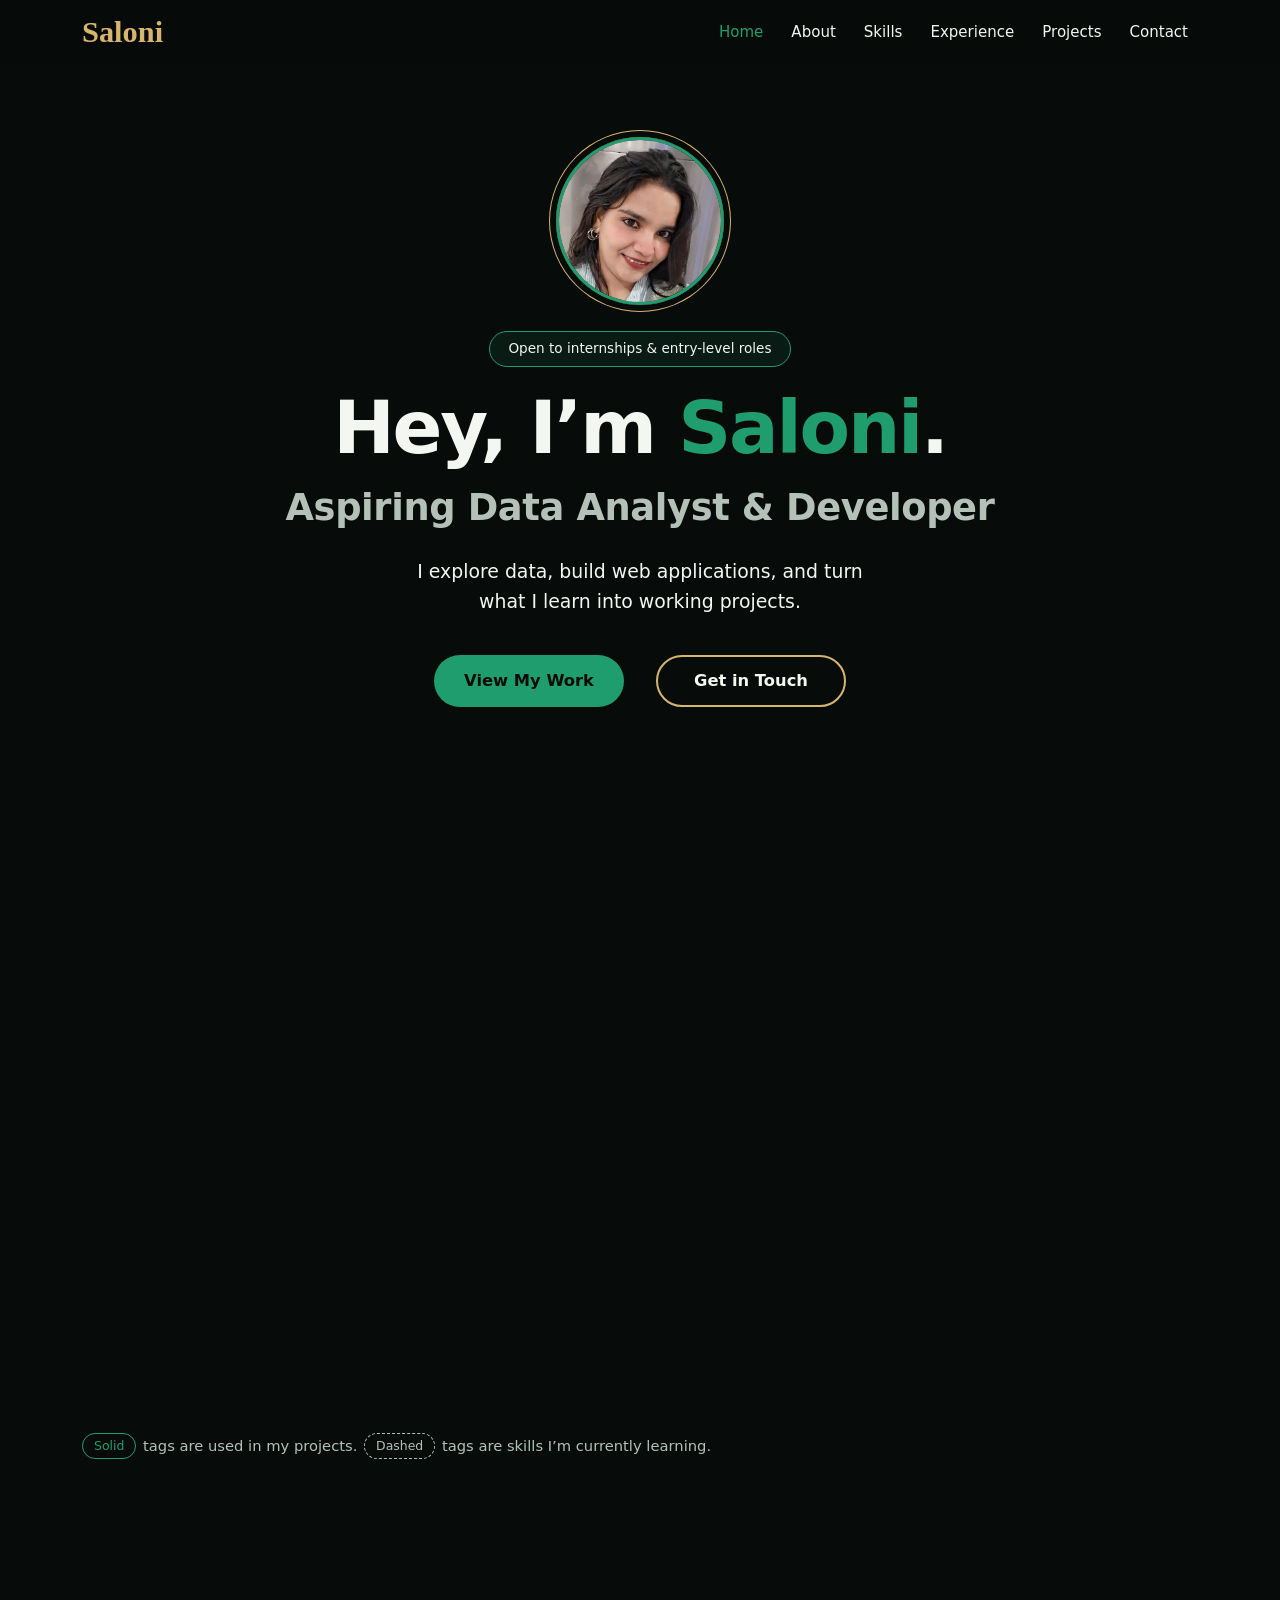
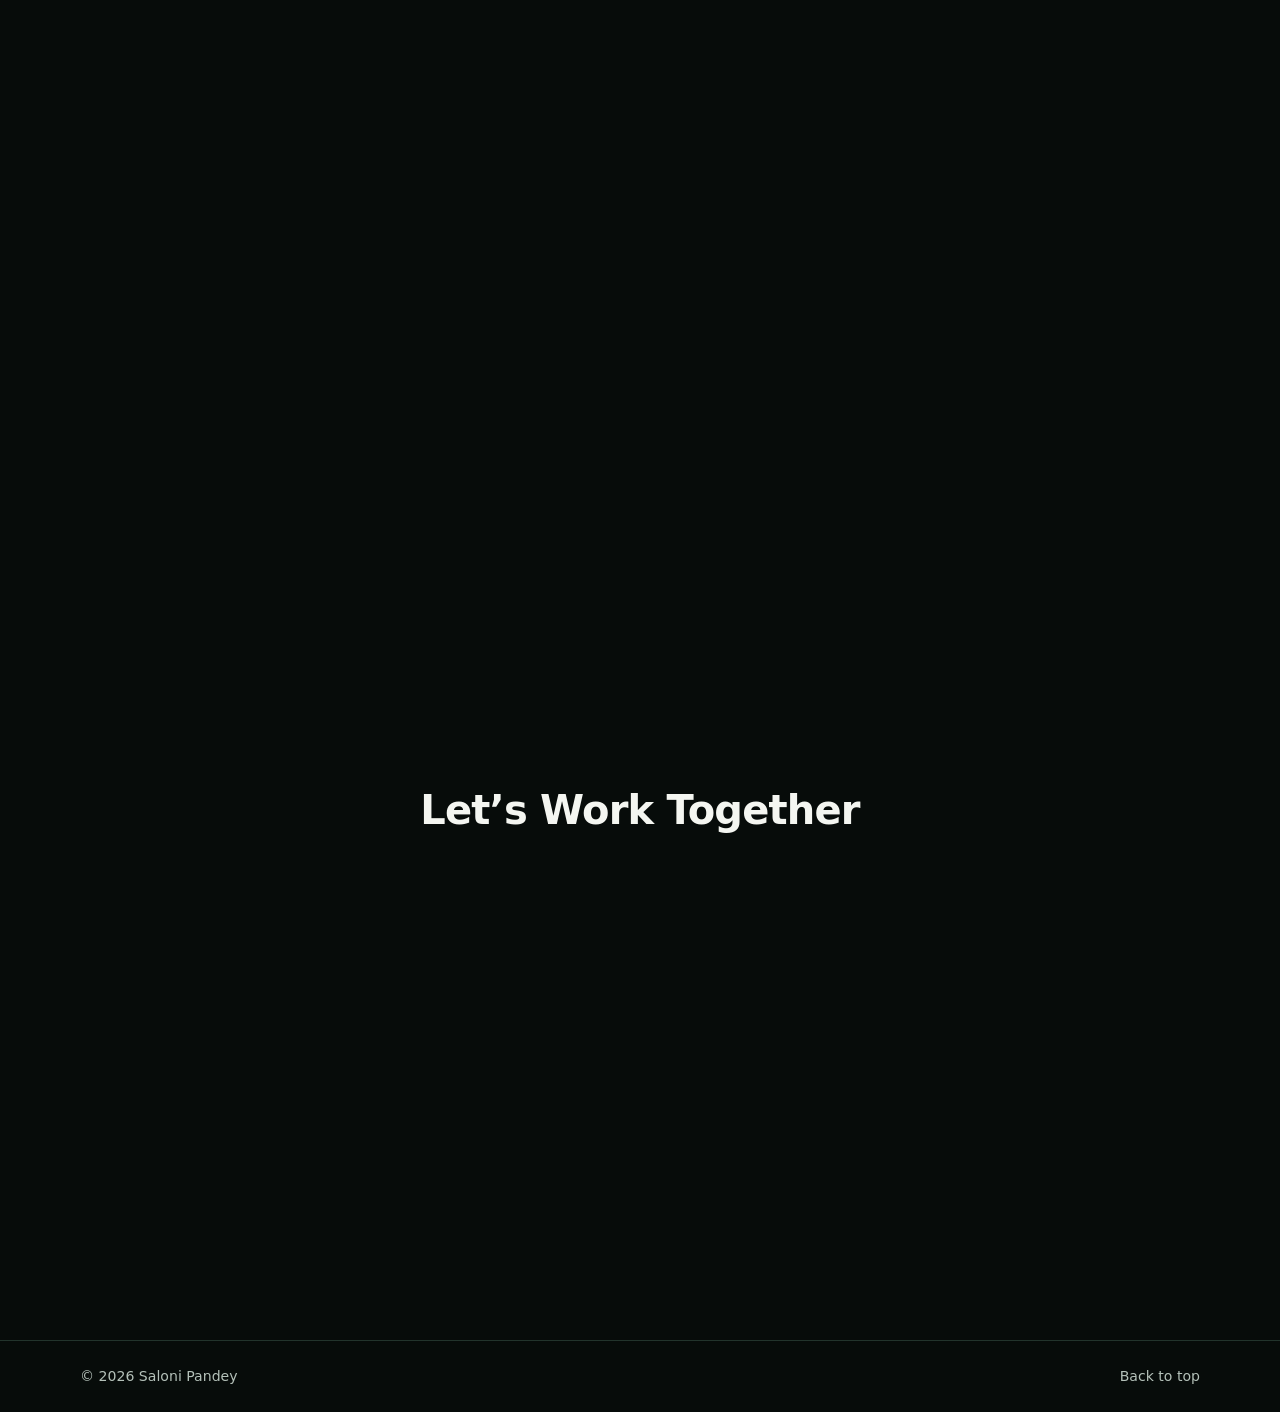
==== commit 18d17040: "updated" ====
--- a/index.html
+++ b/index.html
@@ -128,6 +128,14 @@
     <main id="main-content" tabindex="-1">
       <section class="hero" id="home" aria-labelledby="hero-title">
         <div class="container hero-inner">
+          <img
+            class="hero-portrait"
+            src="images/portrait-hero.webp"
+            width="480"
+            height="480"
+            alt="Portrait of Saloni Pandey, smiling"
+            fetchpriority="high"
+          />
           <p class="pill">Open to internships &amp; entry-level roles</p>
           <h1 id="hero-title">Hey, I’m <span class="accent">Saloni</span>.</h1>
           <p class="hero-role">Aspiring Data Analyst &amp; Developer</p>
@@ -163,39 +171,83 @@
               I document every project honestly: what it does, what I built, and
               what is still in progress.
             </p>
+            <p>
+              Outside code: music, crochet, creative design, K-dramas, and a
+              good cup of coffee.
+            </p>
           </div>
           <figure class="about-art">
             <svg
-              class="pixel-cat"
-              viewBox="0 0 51 29"
+              class="pixel-coffee"
+              viewBox="0 0 52 34"
               role="img"
-              aria-label="Pixel-art illustration of an emerald cat loafing, with a gold collar and gold sparkles"
+              aria-label="Pixel-art illustration of a steaming emerald coffee mug with a gold heart, on a saucer beside two coffee beans"
               shape-rendering="crispEdges"
               xmlns="http://www.w3.org/2000/svg"
             >
+              <g class="steam steam-1">
+                <path
+                  fill="var(--px-light)"
+                  d="M17 4h1v1h-1zM16 5h1v1h-1zM16 6h1v1h-1zM17 7h1v1h-1zM17 8h1v1h-1zM16 9h1v1h-1zM16 10h1v1h-1z"
+                />
+              </g>
+              <g class="steam steam-2">
+                <path
+                  fill="var(--px-light)"
+                  d="M23 4h1v1h-1zM22 5h1v1h-1zM22 6h1v1h-1zM23 7h1v1h-1zM23 8h1v1h-1zM22 9h1v1h-1zM22 10h1v1h-1z"
+                />
+              </g>
+              <g class="steam steam-3">
+                <path
+                  fill="var(--px-light)"
+                  d="M29 4h1v1h-1zM28 5h1v1h-1zM28 6h1v1h-1zM29 7h1v1h-1zM29 8h1v1h-1zM28 9h1v1h-1zM28 10h1v1h-1z"
+                />
+              </g>
+              <g class="twinkle twinkle-1">
+                <path
+                  fill="var(--px-gold)"
+                  d="M6 6h1v1h-1zM6 7h1v1h-1zM4 8h5v1h-5zM6 9h1v1h-1zM6 10h1v1h-1z"
+                />
+              </g>
+              <g class="twinkle twinkle-2">
+                <path
+                  fill="var(--px-gold)"
+                  d="M43 4h1v1h-1zM43 5h1v1h-1zM41 6h5v1h-5zM43 7h1v1h-1zM43 8h1v1h-1z"
+                />
+              </g>
+              <g class="twinkle twinkle-3">
+                <path
+                  fill="var(--px-gold)"
+                  d="M47 18h1v1h-1zM47 19h1v1h-1zM45 20h5v1h-5zM47 21h1v1h-1zM47 22h1v1h-1z"
+                />
+              </g>
+              <path
+                fill="var(--px-light)"
+                d="M12 14h20v1h-20zM13 17h2v1h-2zM13 18h1v1h-1zM13 19h1v1h-1zM13 20h1v1h-1zM13 21h1v1h-1zM13 22h1v1h-1zM13 23h1v1h-1zM13 24h1v1h-1z"
+              />
               <path
                 fill="var(--px-emerald)"
-                d="M30 6h1v1h-1zM38 6h1v1h-1zM30 7h2v1h-2zM37 7h2v1h-2zM30 8h1v1h-1zM32 8h1v1h-1zM36 8h1v1h-1zM38 8h1v1h-1zM30 9h9v1h-9zM5 10h4v1h-4zM29 10h11v1h-11zM4 11h2v1h-2zM8 11h2v1h-2zM29 11h11v1h-11zM4 12h2v1h-2zM9 12h2v1h-2zM29 12h2v1h-2zM33 12h3v1h-3zM38 12h2v1h-2zM4 13h2v1h-2zM29 13h2v1h-2zM33 13h3v1h-3zM38 13h2v1h-2zM4 14h2v1h-2zM29 14h4v1h-4zM35 14h5v1h-5zM4 15h2v1h-2zM17 15h9v1h-9zM29 15h3v1h-3zM33 15h2v1h-2zM36 15h4v1h-4zM4 16h2v1h-2zM15 16h3v1h-3zM19 16h3v1h-3zM23 16h3v1h-3zM27 16h1v1h-1zM30 16h9v1h-9zM4 17h2v1h-2zM13 17h5v1h-5zM19 17h3v1h-3zM23 17h3v1h-3zM27 17h2v1h-2zM5 18h2v1h-2zM12 18h18v1h-18zM31 18h2v1h-2zM35 18h3v1h-3zM5 19h3v1h-3zM11 19h29v1h-29zM6 20h3v1h-3zM10 20h30v1h-30zM7 21h33v1h-33zM8 22h15v1h-15zM30 22h10v1h-10zM9 23h14v1h-14zM30 23h9v1h-9zM10 24h4v1h-4zM15 24h4v1h-4zM32 24h4v1h-4zM37 24h4v1h-4z"
+                d="M11 15h1v1h-1zM32 15h1v1h-1zM11 16h1v1h-1zM32 16h1v1h-1zM11 17h2v1h-2zM15 17h16v1h-16zM32 17h5v1h-5zM11 18h2v1h-2zM14 18h17v1h-17zM32 18h6v1h-6zM11 19h2v1h-2zM14 19h17v1h-17zM32 19h1v1h-1zM37 19h2v1h-2zM11 20h2v1h-2zM14 20h6v1h-6zM22 20h1v1h-1zM25 20h6v1h-6zM32 20h1v1h-1zM38 20h2v1h-2zM11 21h2v1h-2zM14 21h5v1h-5zM26 21h5v1h-5zM32 21h1v1h-1zM38 21h2v1h-2zM11 22h2v1h-2zM14 22h5v1h-5zM26 22h5v1h-5zM32 22h1v1h-1zM38 22h2v1h-2zM11 23h2v1h-2zM14 23h6v1h-6zM25 23h6v1h-6zM32 23h1v1h-1zM38 23h2v1h-2zM11 24h2v1h-2zM14 24h7v1h-7zM24 24h7v1h-7zM32 24h1v1h-1zM37 24h2v1h-2zM11 25h11v1h-11zM23 25h8v1h-8zM32 25h6v1h-6zM11 26h20v1h-20zM32 26h5v1h-5zM11 27h20v1h-20zM32 27h1v1h-1zM12 28h18v1h-18z"
               />
               <path
-                fill="var(--px-light)"
-                d="M31 8h1v1h-1zM37 8h1v1h-1zM32 13h1v1h-1zM37 13h1v1h-1zM26 14h2v1h-2zM41 14h2v1h-2zM41 16h2v1h-2zM10 25h4v1h-4zM15 25h4v1h-4zM32 25h4v1h-4zM37 25h4v1h-4z"
+                fill="var(--px-coffee)"
+                d="M12 15h20v1h-20zM13 16h18v1h-18zM41 29h2v1h-2zM46 30h2v1h-2z"
               />
               <path
-                fill="var(--px-ink)"
-                d="M31 12h2v1h-2zM36 12h2v1h-2zM31 13h1v1h-1zM36 13h1v1h-1z"
+                fill="var(--px-gold)"
+                d="M12 16h1v1h-1zM31 16h1v1h-1zM20 20h2v1h-2zM23 20h2v1h-2zM19 21h7v1h-7zM19 22h7v1h-7zM20 23h5v1h-5zM21 24h3v1h-3zM22 25h1v1h-1z"
               />
               <path
                 fill="var(--px-shade)"
-                d="M33 14h2v1h-2zM32 15h1v1h-1zM35 15h1v1h-1zM18 16h1v1h-1zM22 16h1v1h-1zM26 16h1v1h-1zM18 17h1v1h-1zM22 17h1v1h-1zM26 17h1v1h-1zM23 22h7v1h-7zM23 23h7v1h-7z"
+                d="M31 17h1v1h-1zM31 18h1v1h-1zM31 19h1v1h-1zM31 20h1v1h-1zM31 21h1v1h-1zM31 22h1v1h-1zM31 23h1v1h-1zM31 24h1v1h-1zM31 25h1v1h-1zM31 26h1v1h-1zM31 27h1v1h-1zM30 28h2v1h-2zM13 29h18v1h-18z"
               />
               <path
-                fill="var(--px-gold)"
-                d="M31 17h7v1h-7zM33 18h2v1h-2zM10 2h1v5h-1zM8 4h5v1h-5zM43 1h1v5h-1zM41 3h5v1h-5zM47 19h1v5h-1zM45 21h5v1h-5zM17 2h1v1h-1z"
+                fill="var(--px-saucer)"
+                d="M7 30h29v1h-29zM9 31h25v1h-25z"
               />
               <path
-                fill="var(--px-muted)"
-                d="M5 23h2v1h-2zM5 26h2v1h-2zM4 24h1v2h-1zM7 24h1v2h-1zM38 1h2v1h-2zM38 4h2v1h-2zM37 2h1v2h-1zM40 2h1v2h-1zM2 12h1v1h-1zM48 13h1v1h-1z"
+                fill="var(--px-bean)"
+                d="M41 27h2v1h-2zM40 28h4v1h-4zM40 29h1v1h-1zM43 29h1v1h-1zM40 30h4v1h-4zM41 31h2v1h-2zM46 28h2v1h-2zM45 29h4v1h-4zM45 30h1v1h-1zM48 30h1v1h-1zM45 31h4v1h-4zM46 32h2v1h-2z"
               />
             </svg>
           </figure>
--- a/styleprofile.css
+++ b/styleprofile.css
@@ -2,7 +2,7 @@
 :root {
   --bg: #070c0a;
   --card: #101a16;
-  --emerald: #40d99c;
+  --emerald: #1f9d6e;
   --gold: #d7b56d;
   --text: #f4f6f1;
   --muted: #b4c1b9;
@@ -12,11 +12,14 @@
 
   /* Pixel-art palette */
   --px-emerald: var(--emerald);
-  --px-shade: #2a9e72;
-  --px-light: #9cf0cc;
+  --px-shade: #136a4b;
+  --px-light: #63c79d;
   --px-ink: var(--bg);
   --px-gold: var(--gold);
   --px-muted: #24392f;
+  --px-coffee: #3a2417;
+  --px-bean: #6b4527;
+  --px-saucer: #1c2c25;
 
   --radius: 12px;
   --sans: "Inter", system-ui, -apple-system, "Segoe UI", Roboto, sans-serif;
@@ -211,7 +214,7 @@
   color: var(--on-emerald);
 }
 .button-primary:hover {
-  background: #6ae4b3;
+  background: #27b07e;
 }
 .button-secondary {
   background: transparent;
@@ -248,7 +251,7 @@
   padding: 6px 18px;
   border: 1px solid var(--emerald);
   border-radius: 999px;
-  background: rgb(64 217 156 / 0.1);
+  background: rgb(31 157 110 / 0.1);
   font-size: 0.85rem;
   font-weight: 500;
 }
@@ -307,6 +310,17 @@
   flex-direction: column;
   align-items: center;
   text-align: center;
+}
+.hero-portrait {
+  width: 168px;
+  height: 168px;
+  margin-bottom: 26px;
+  border-radius: 50%;
+  object-fit: cover;
+  border: 3px solid var(--emerald);
+  box-shadow:
+    0 0 0 6px var(--bg),
+    0 0 0 7px var(--gold);
 }
 .hero h1 {
   margin-top: 22px;
@@ -360,10 +374,52 @@
   display: flex;
   justify-content: center;
 }
-.pixel-cat {
-  width: min(100%, 400px);
+.pixel-coffee {
+  width: min(100%, 380px);
   height: auto;
-  image-rendering: pixelated;
+  overflow: visible;
+}
+/* Steam rises and fades; sparkles twinkle. Both stop with reduced motion. */
+.steam {
+  opacity: 0;
+  animation: steam-rise 3.6s ease-in-out infinite;
+}
+.steam-2 {
+  animation-delay: 1.2s;
+}
+.steam-3 {
+  animation-delay: 2.4s;
+}
+@keyframes steam-rise {
+  0% {
+    opacity: 0;
+    transform: translateY(3px);
+  }
+  35% {
+    opacity: 0.9;
+  }
+  100% {
+    opacity: 0;
+    transform: translateY(-6px);
+  }
+}
+.twinkle {
+  animation: twinkle 2.8s ease-in-out infinite;
+}
+.twinkle-2 {
+  animation-delay: 0.9s;
+}
+.twinkle-3 {
+  animation-delay: 1.8s;
+}
+@keyframes twinkle {
+  0%,
+  100% {
+    opacity: 1;
+  }
+  50% {
+    opacity: 0.25;
+  }
 }
 
 /* ---------- Skills ---------- */
@@ -489,7 +545,7 @@
   border-color: var(--line-strong);
 }
 .project-card.featured {
-  border-color: rgb(64 217 156 / 0.55);
+  border-color: rgb(31 157 110 / 0.55);
 }
 .project-preview {
   position: relative;
@@ -511,7 +567,7 @@
   background:
     radial-gradient(
         circle at 1px 1px,
-        rgb(64 217 156 / 0.12) 1px,
+        rgb(31 157 110 / 0.12) 1px,
         transparent 0
       )
       0 0 / 12px 12px,
@@ -748,8 +804,13 @@
   .about-grid {
     gap: 28px;
   }
-  .pixel-cat {
-    width: min(100%, 300px);
+  .pixel-coffee {
+    width: min(100%, 280px);
+  }
+  .hero-portrait {
+    width: 128px;
+    height: 128px;
+    margin-bottom: 22px;
   }
   .project-grid {
     grid-template-columns: minmax(0, 1fr);
@@ -824,4 +885,12 @@
     opacity: 1;
     transform: none;
   }
-}
+  .steam,
+  .twinkle {
+    animation: none;
+    opacity: 0.85;
+  }
+  .steam {
+    opacity: 0.7;
+  }
+}
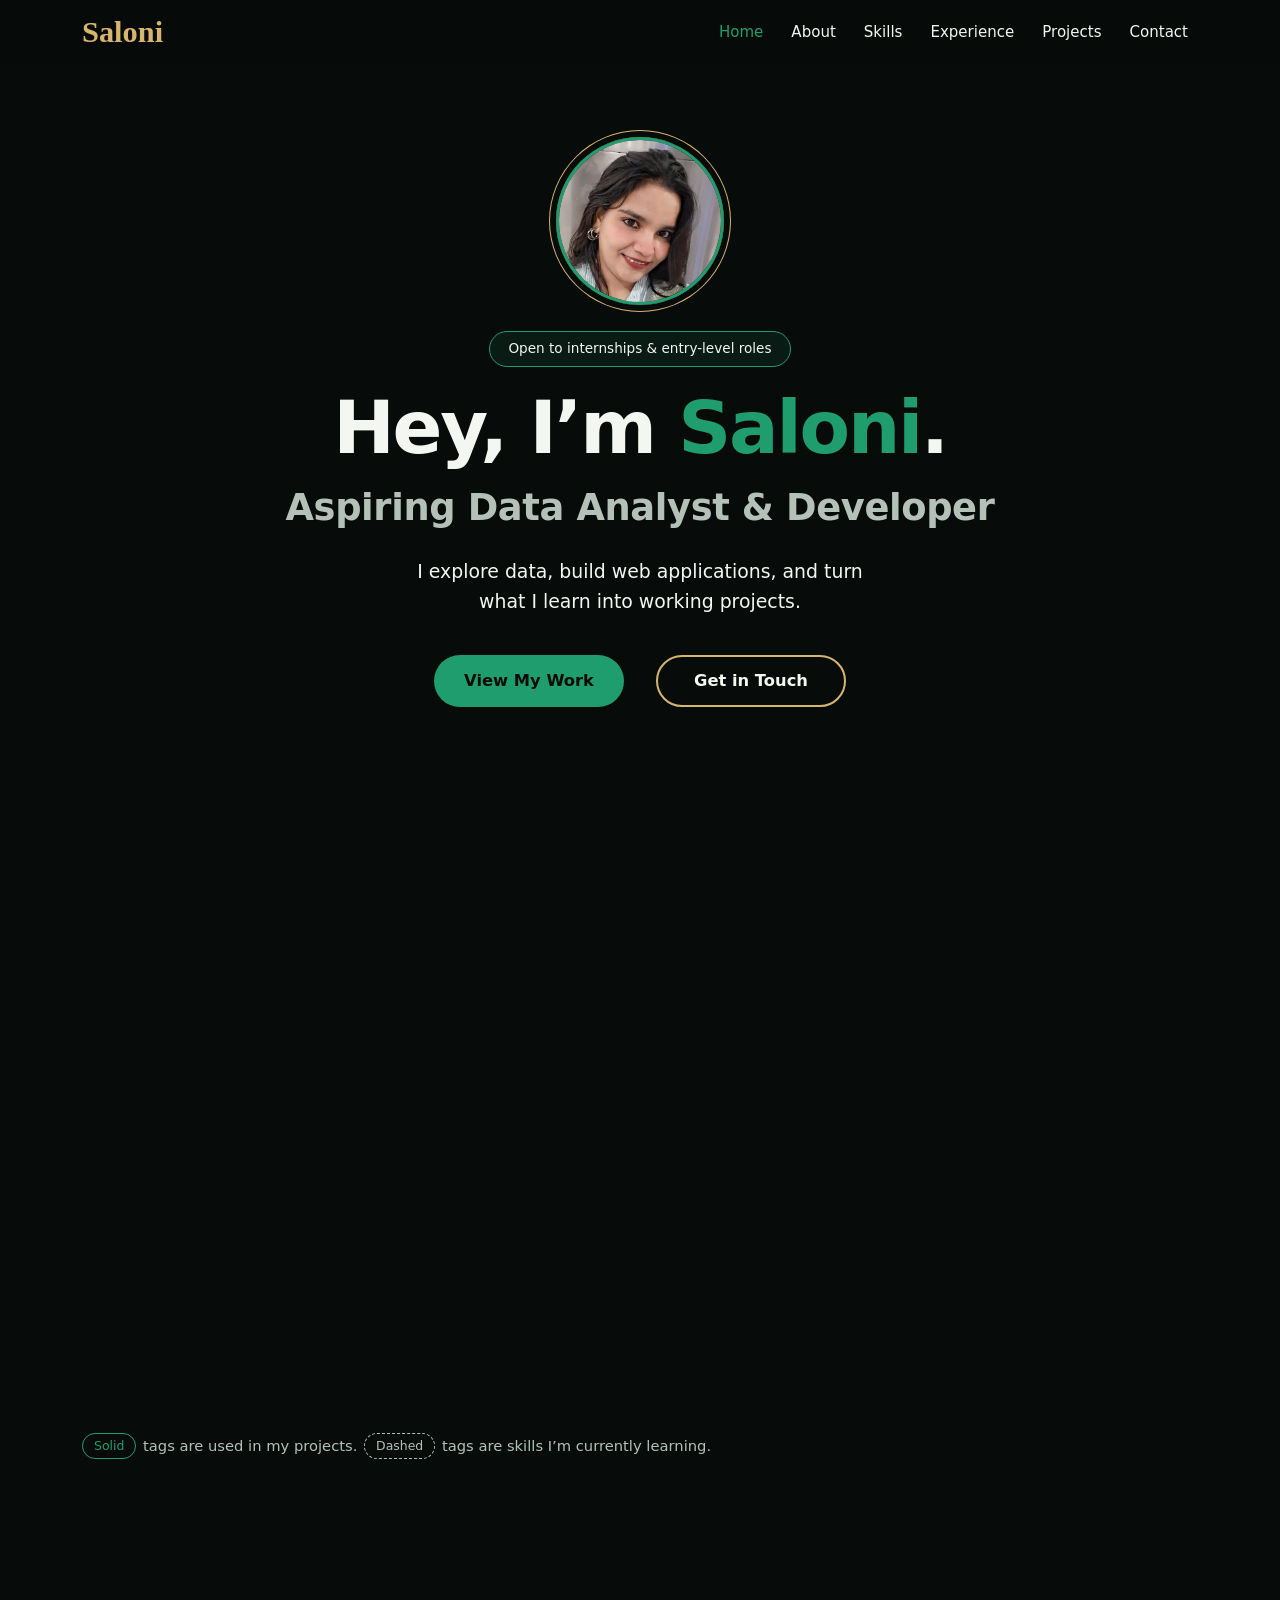
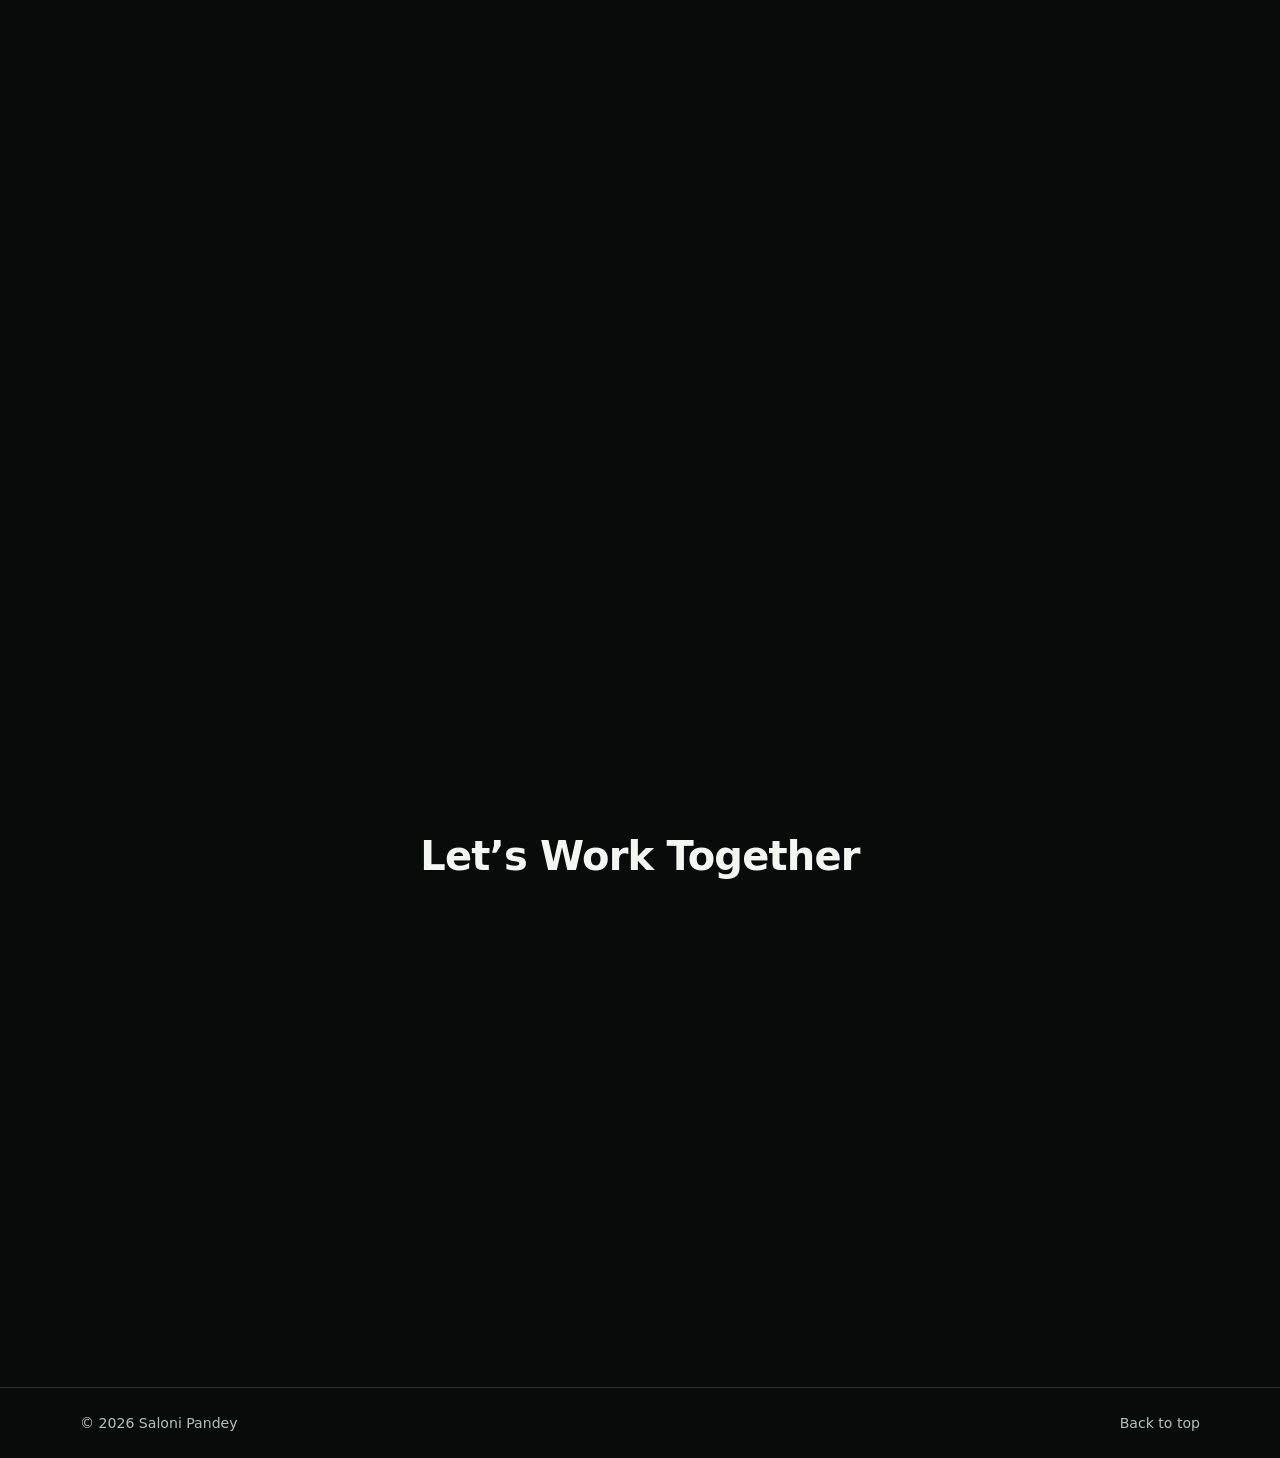
==== commit ea3a414e: "Add LIFE.EXE to the portfolio projects" ====
--- a/index.html
+++ b/index.html
@@ -397,8 +397,8 @@
           <div class="section-head">
             <h2 id="projects-title">My Projects</h2>
             <p>
-              Real projects, labeled with their status and my role, from
-              healthcare and social impact to interface practice.
+              Projects in healthcare, personal productivity, social impact,
+              and frontend development.
             </p>
           </div>
           <div class="project-grid">
@@ -440,6 +440,53 @@
                   ><a
                     class="button button-ghost button-small"
                     href="https://github.com/salonipandey-dev/MedAssist/blob/main/docs/VERIFICATION.md"
+                    target="_blank"
+                    rel="noopener noreferrer"
+                    aria-describedby="new-tab-note"
+                    >Test results</a
+                  >
+                </div>
+              </div>
+            </article>
+
+            <article class="card project-card" id="life-exe">
+              <figure class="project-preview">
+                <img
+                  src="images/life-exe-command-center.png"
+                  width="1440"
+                  height="960"
+                  loading="lazy"
+                  decoding="async"
+                  alt="LIFE.EXE Command Center dashboard for quests, XP, and habits"
+                />
+              </figure>
+              <div class="project-body">
+                <p class="project-meta">MVP · v0.1.0</p>
+                <h3>LIFE.EXE</h3>
+                <p>
+                  A gamified personal dashboard with recurring quests, habit
+                  tracking, and progress analytics. An XP ledger prevents
+                  duplicate awards, and skills require evidence to mark them
+                  as demonstrated.
+                </p>
+                <ul class="tags">
+                  <li class="tag">React</li>
+                  <li class="tag">TypeScript</li>
+                  <li class="tag">Python</li>
+                  <li class="tag">Starlette</li>
+                  <li class="tag">SQLite</li>
+                </ul>
+                <div class="project-links">
+                  <a
+                    class="button button-primary button-small"
+                    href="https://github.com/salonipandey-dev/Life.exe"
+                    target="_blank"
+                    rel="noopener noreferrer"
+                    aria-describedby="new-tab-note"
+                    >View Code</a
+                  ><a
+                    class="button button-ghost button-small"
+                    href="https://github.com/salonipandey-dev/Life.exe/blob/feature/mvp-foundation-quest-slice/docs/testing/test-execution-report.md"
                     target="_blank"
                     rel="noopener noreferrer"
                     aria-describedby="new-tab-note"
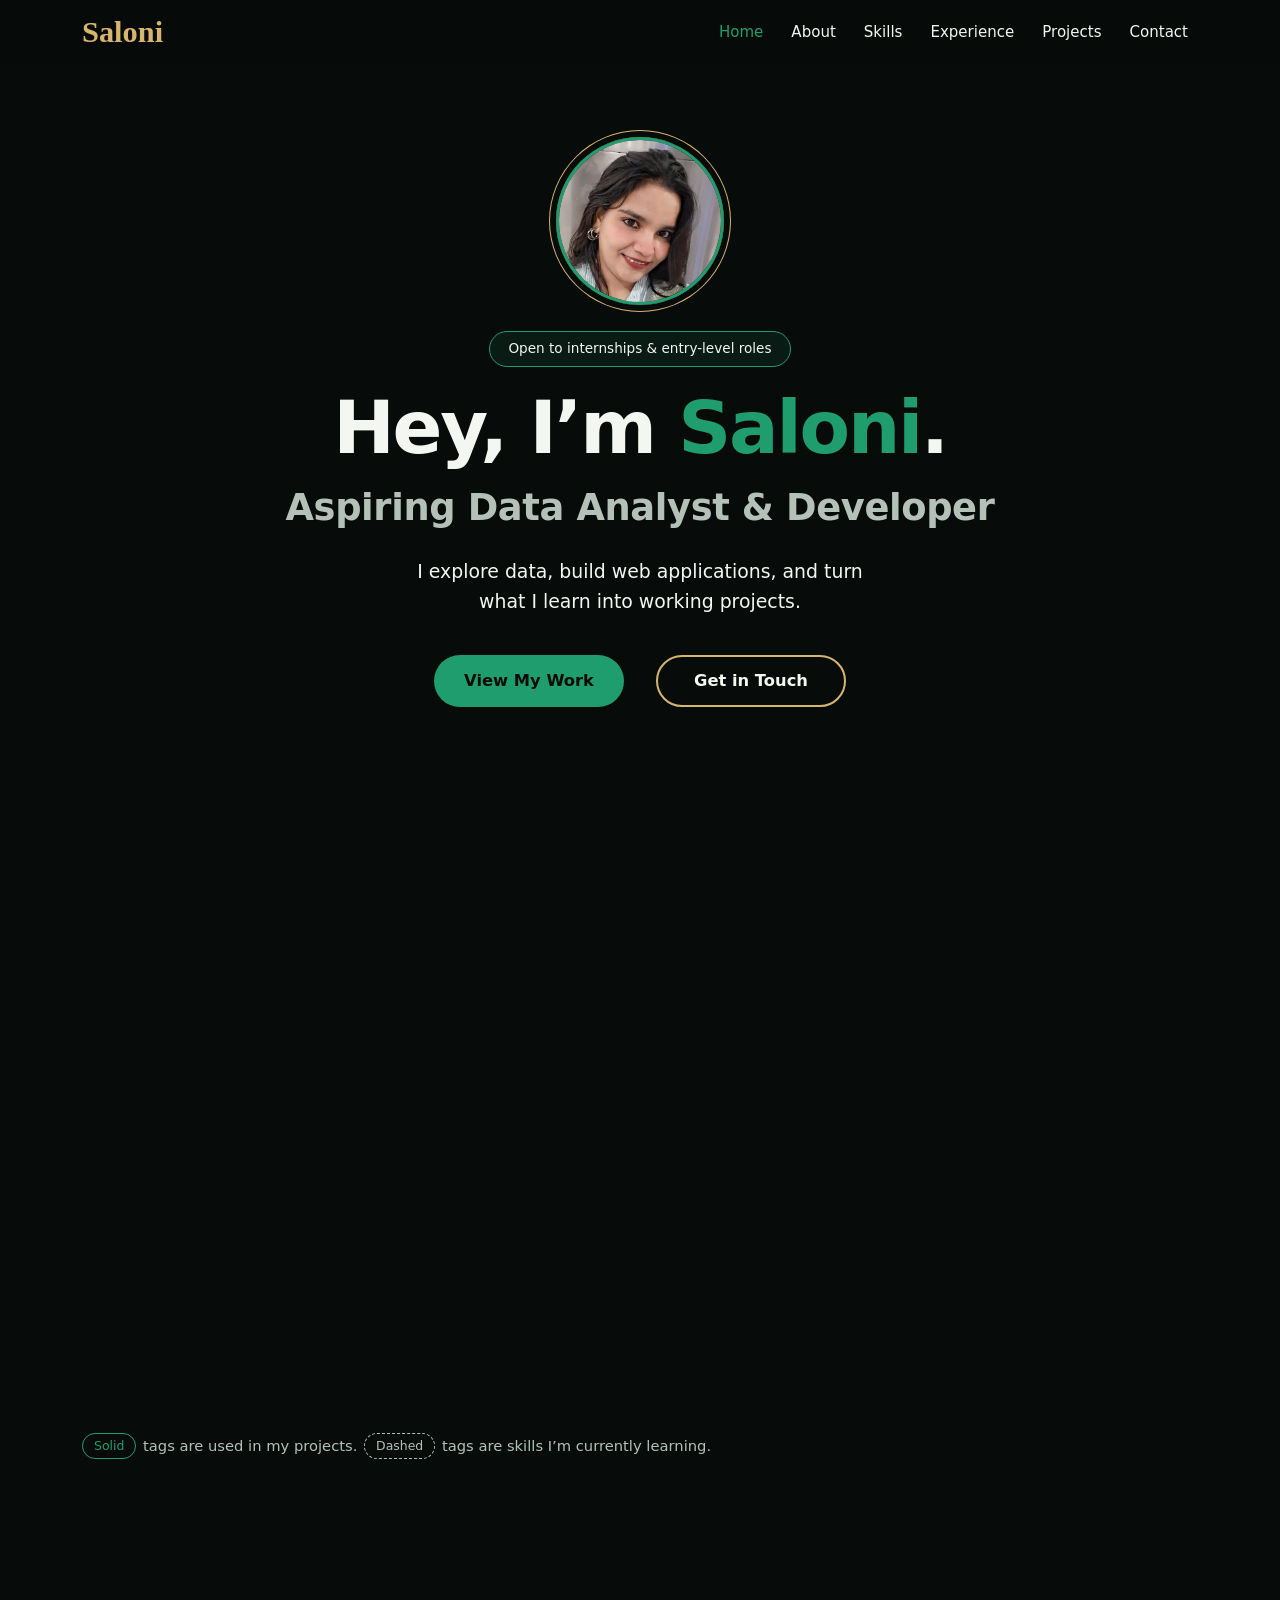
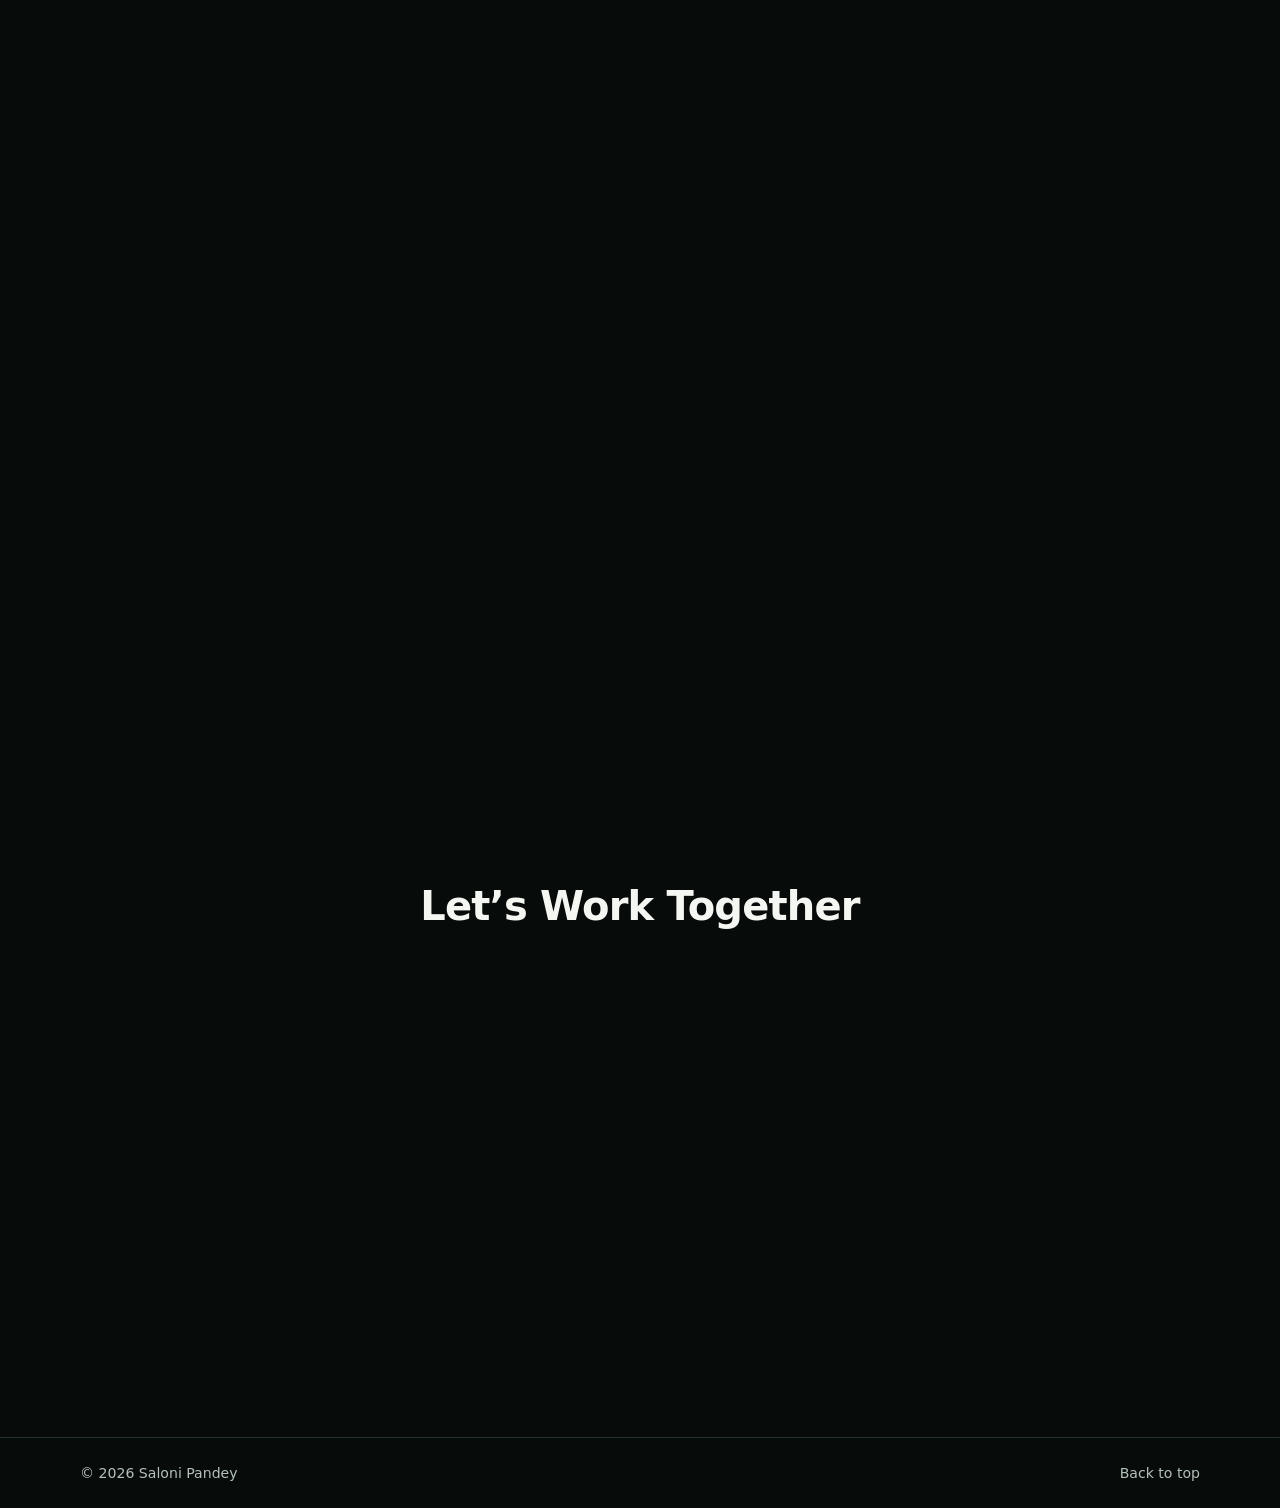
==== commit fa664bb0: "Link the live LIFE.EXE app from its portfolio project card" ====
--- a/index.html
+++ b/index.html
@@ -461,13 +461,13 @@
                 />
               </figure>
               <div class="project-body">
-                <p class="project-meta">MVP · v0.1.0</p>
+                <p class="project-meta">Full-stack web app · v0.1.0</p>
                 <h3>LIFE.EXE</h3>
                 <p>
-                  A gamified personal dashboard with recurring quests, habit
-                  tracking, and progress analytics. An XP ledger prevents
-                  duplicate awards, and skills require evidence to mark them
-                  as demonstrated.
+                  Turn daily tasks into recurring quests, build habit streaks,
+                  and see progress on an activity heatmap. Completing a quest
+                  earns XP once, even if two requests arrive together. Each
+                  skill in the tree tracks practice and evidence of mastery.
                 </p>
                 <ul class="tags">
                   <li class="tag">React</li>
@@ -479,6 +479,13 @@
                 <div class="project-links">
                   <a
                     class="button button-primary button-small"
+                    href="https://lifeexe-production.up.railway.app/"
+                    target="_blank"
+                    rel="noopener noreferrer"
+                    aria-describedby="new-tab-note"
+                    >Open LIFE.EXE</a
+                  ><a
+                    class="button button-ghost button-small"
                     href="https://github.com/salonipandey-dev/Life.exe"
                     target="_blank"
                     rel="noopener noreferrer"
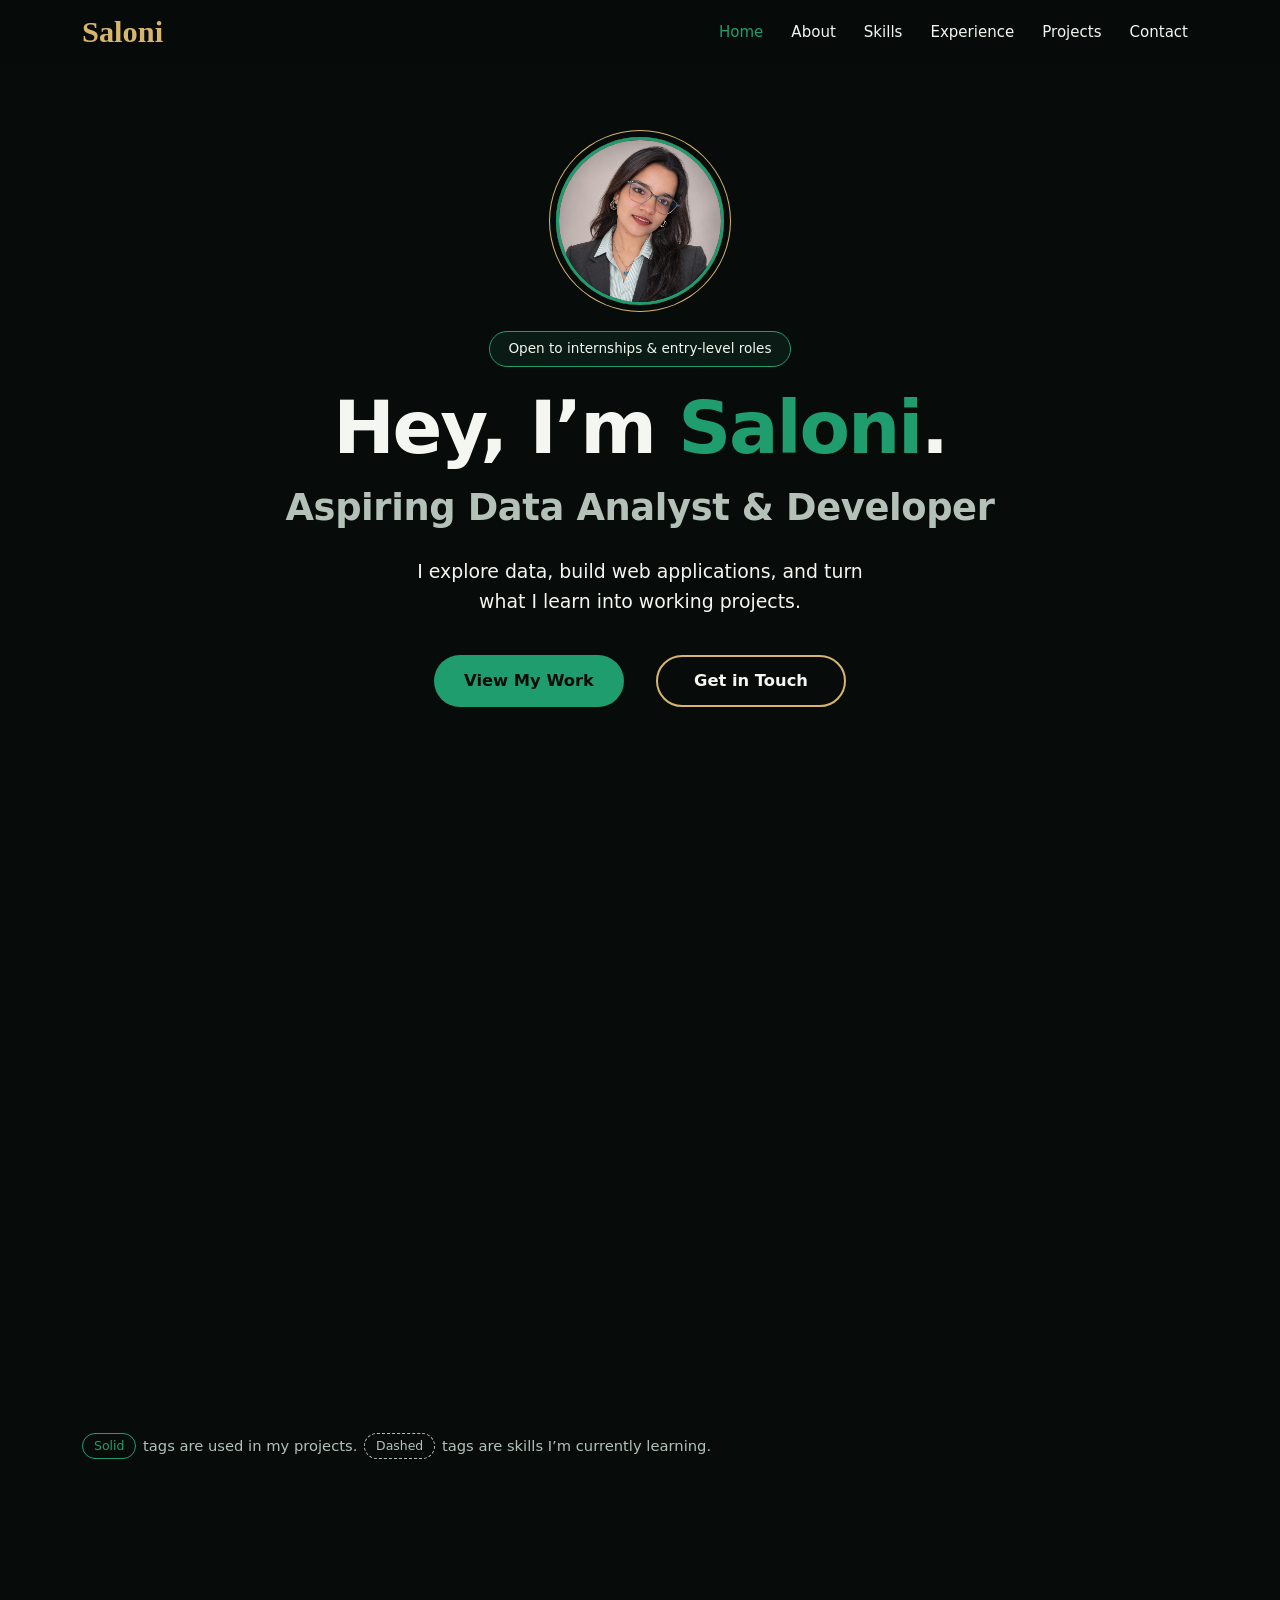
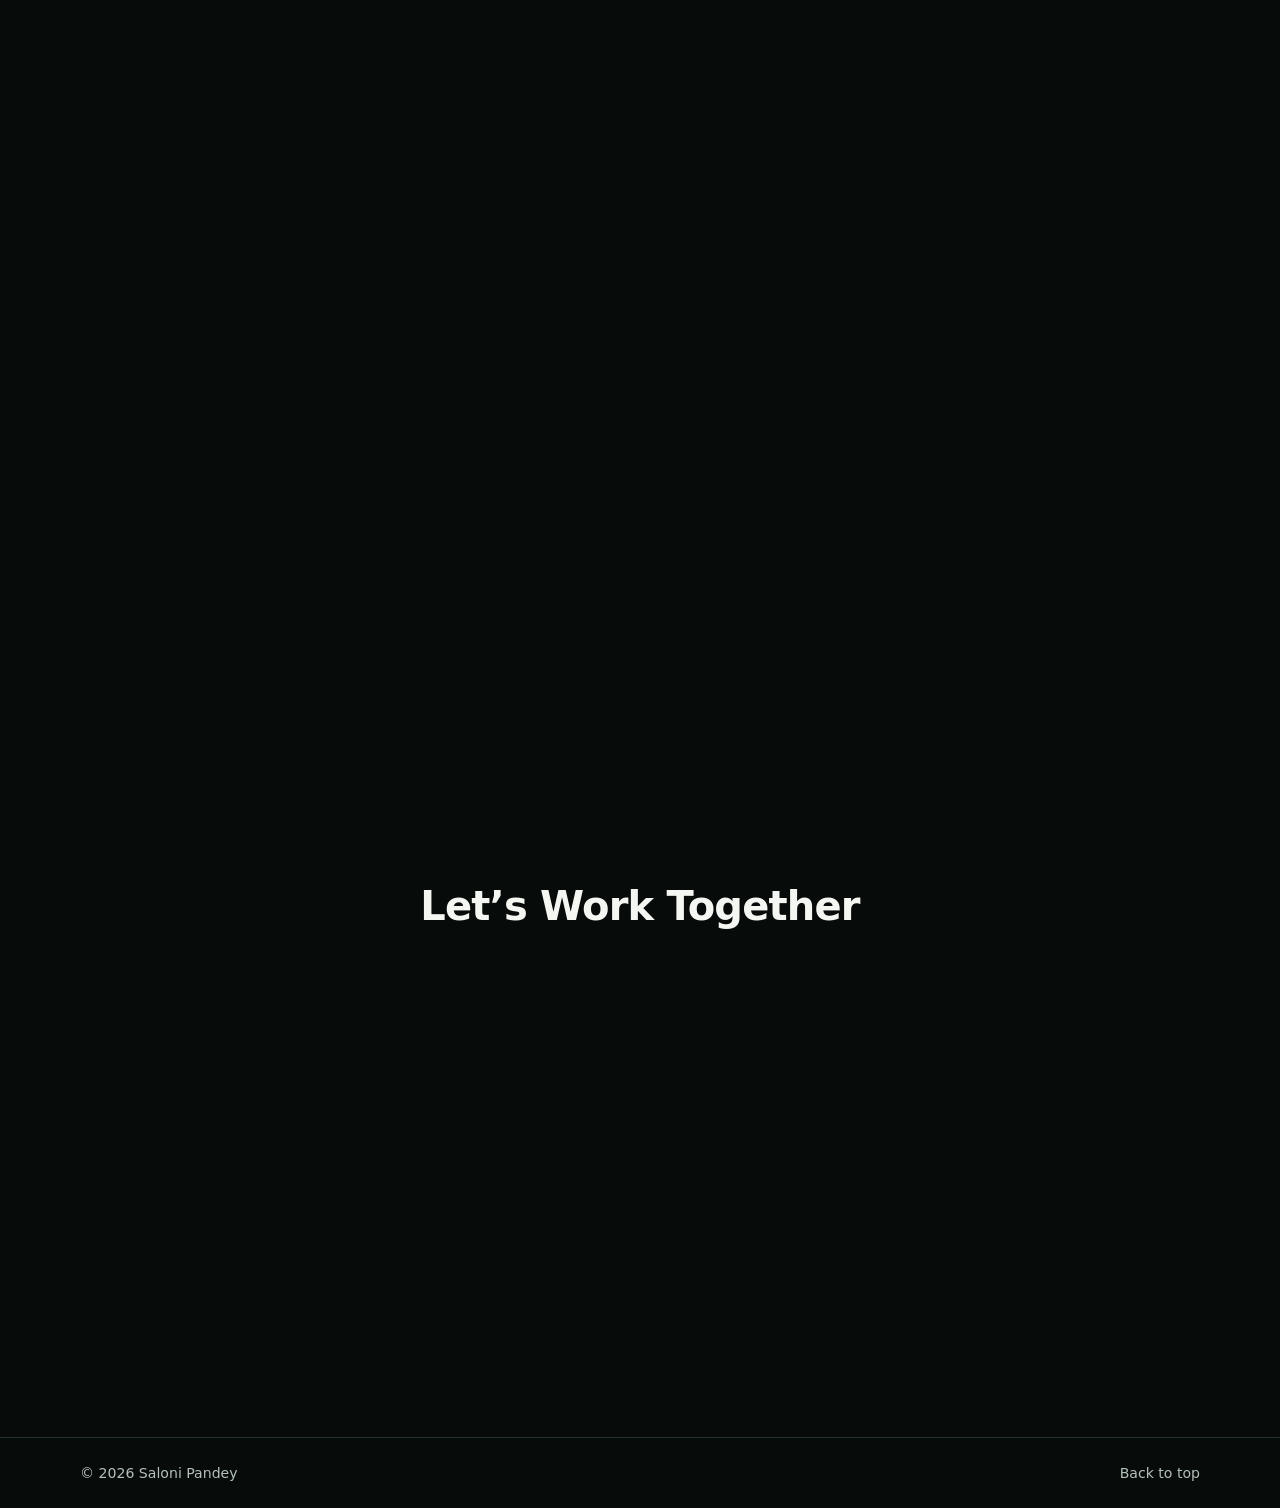
==== commit 84ae3f87: "Replace hero portrait with new profile picture Remove old photos (imagep.png.jpeg, mypic.webp, portr" ====
--- a/index.html
+++ b/index.html
@@ -130,7 +130,7 @@
         <div class="container hero-inner">
           <img
             class="hero-portrait"
-            src="images/portrait-hero.webp"
+            src="images/profilepic.png"
             width="480"
             height="480"
             alt="Portrait of Saloni Pandey, smiling"
